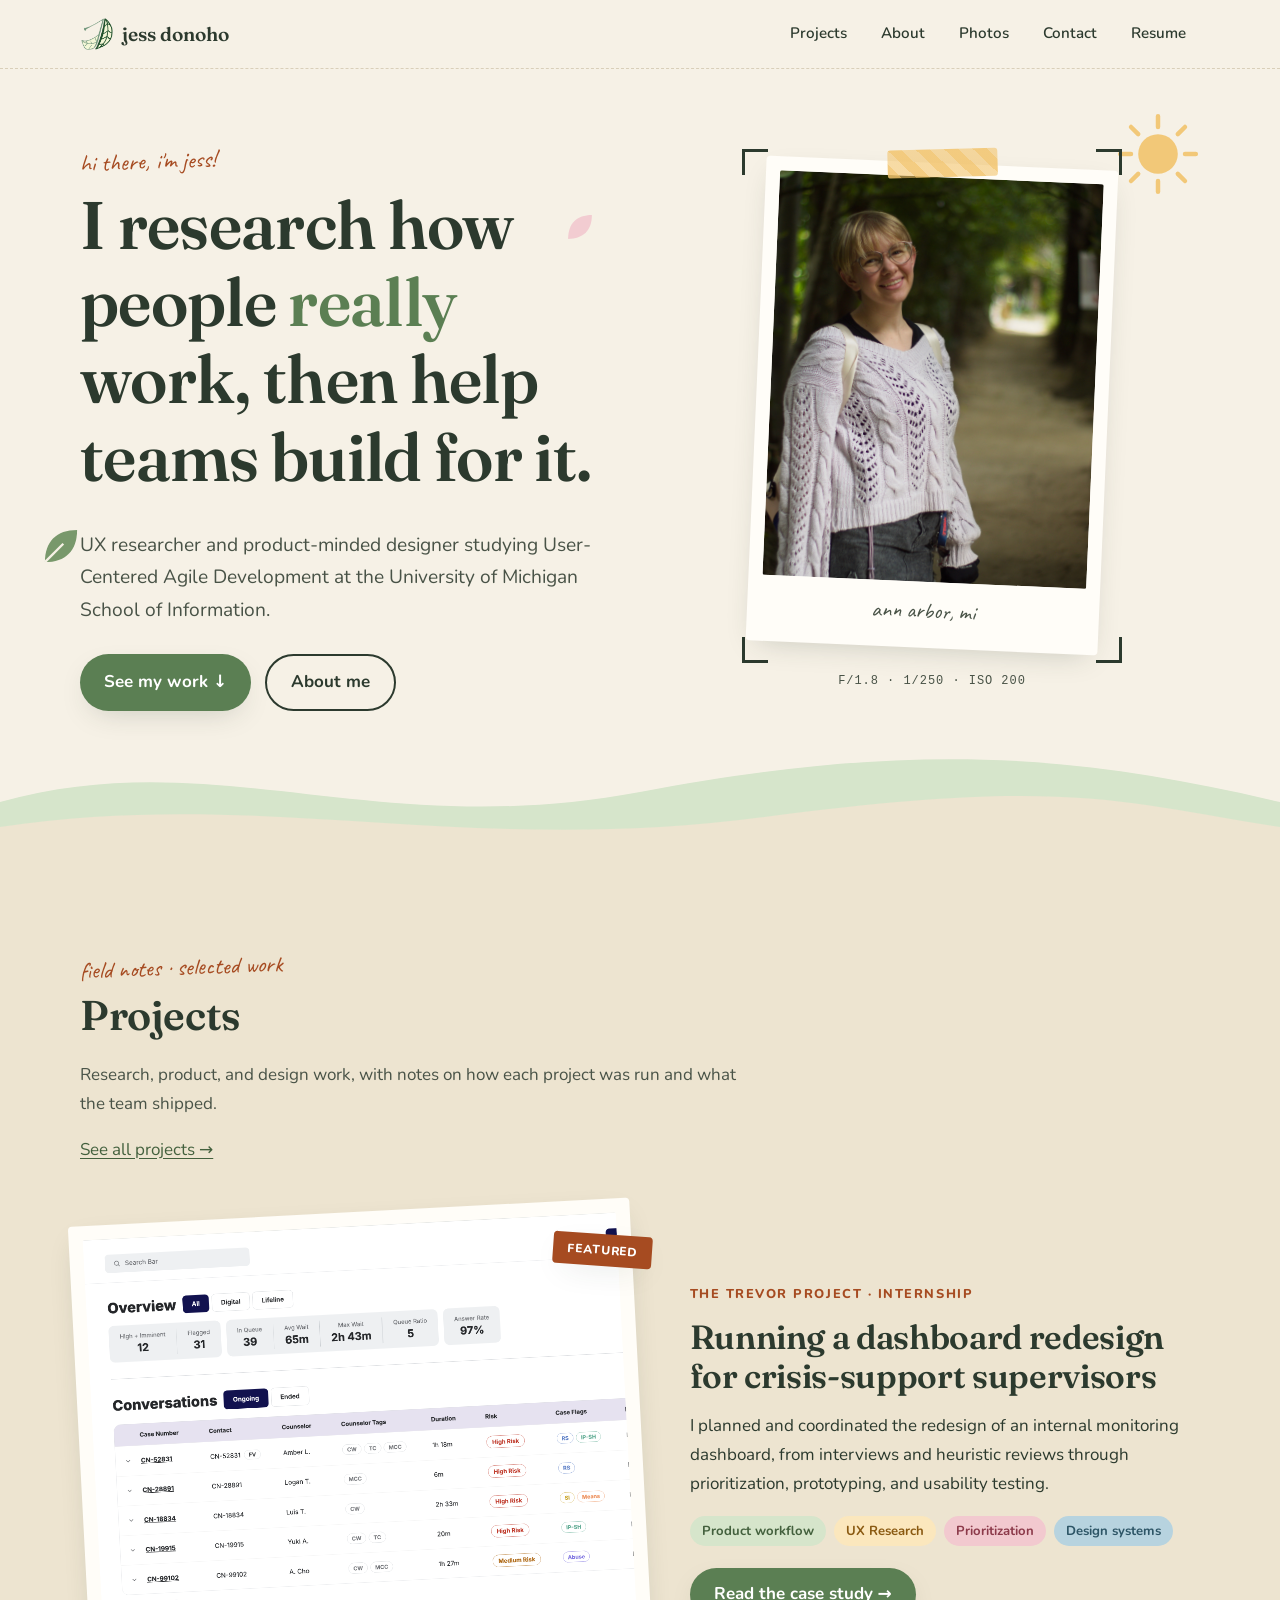
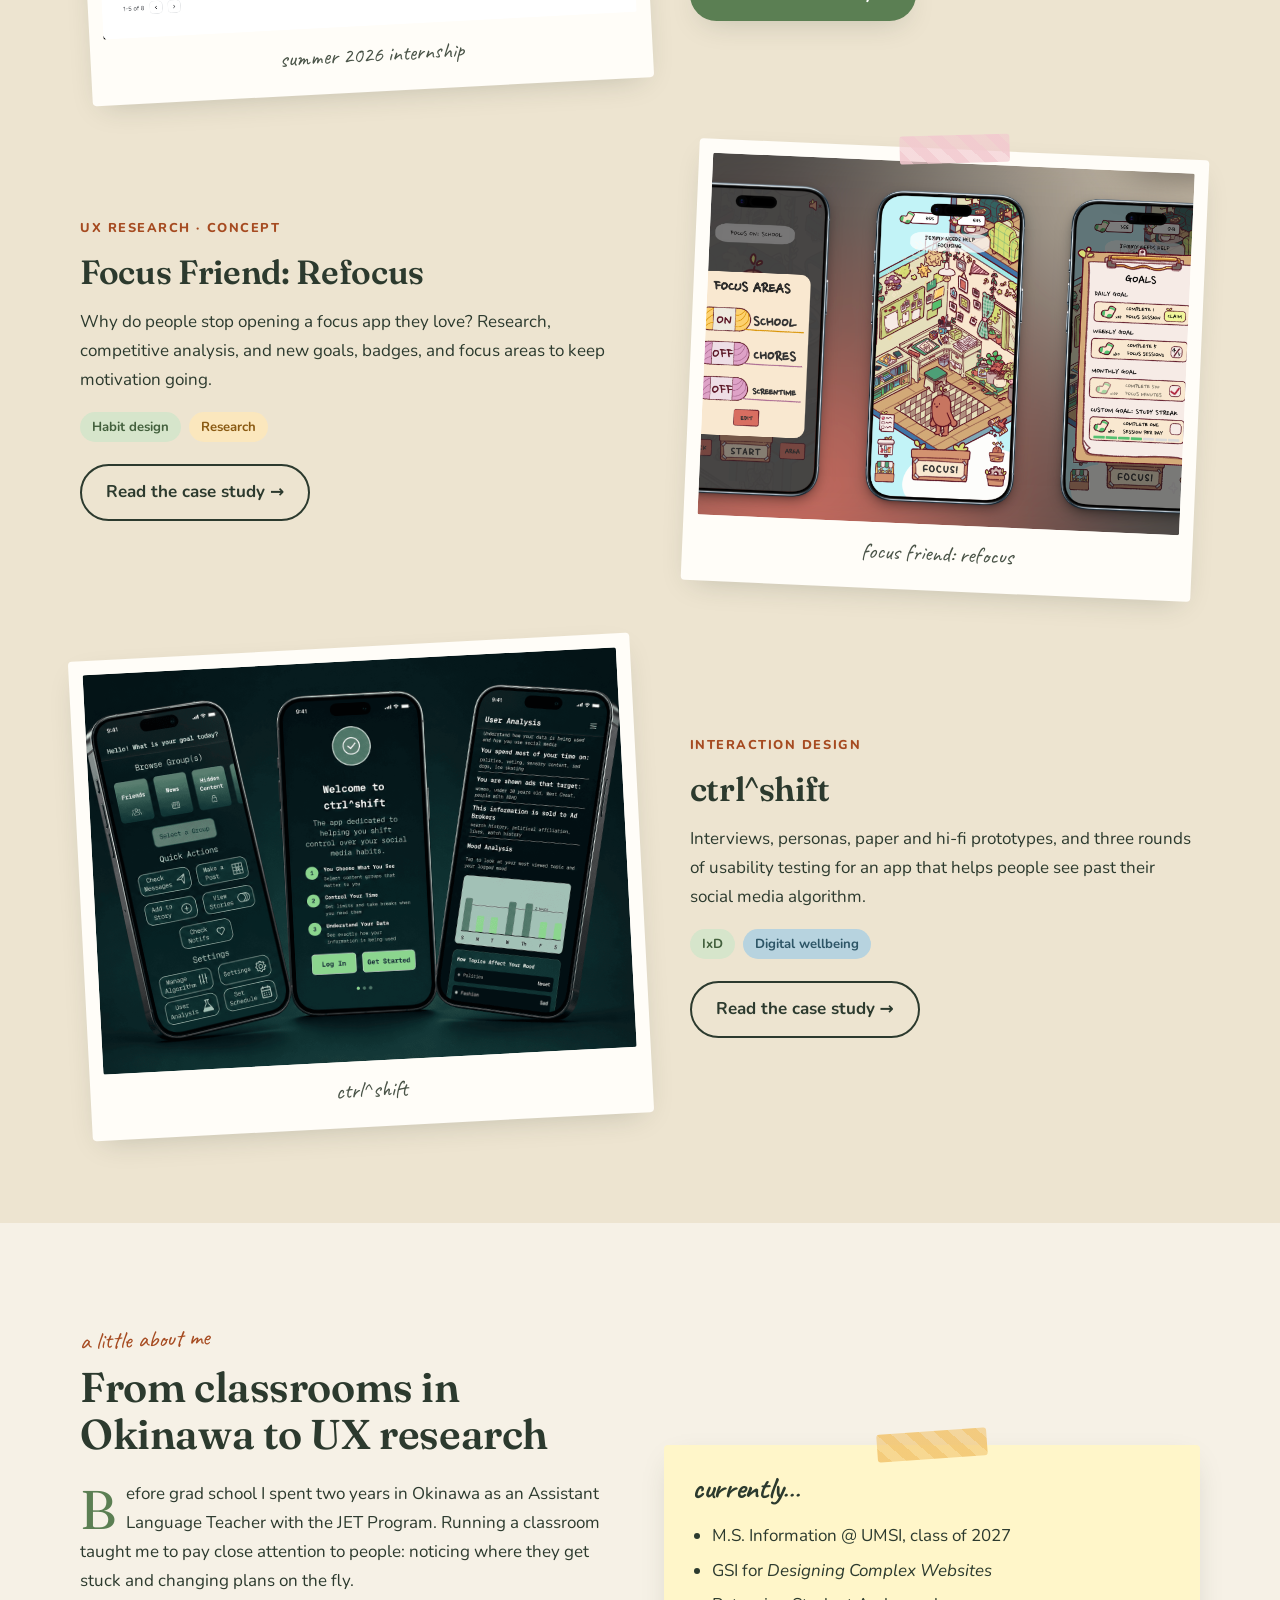
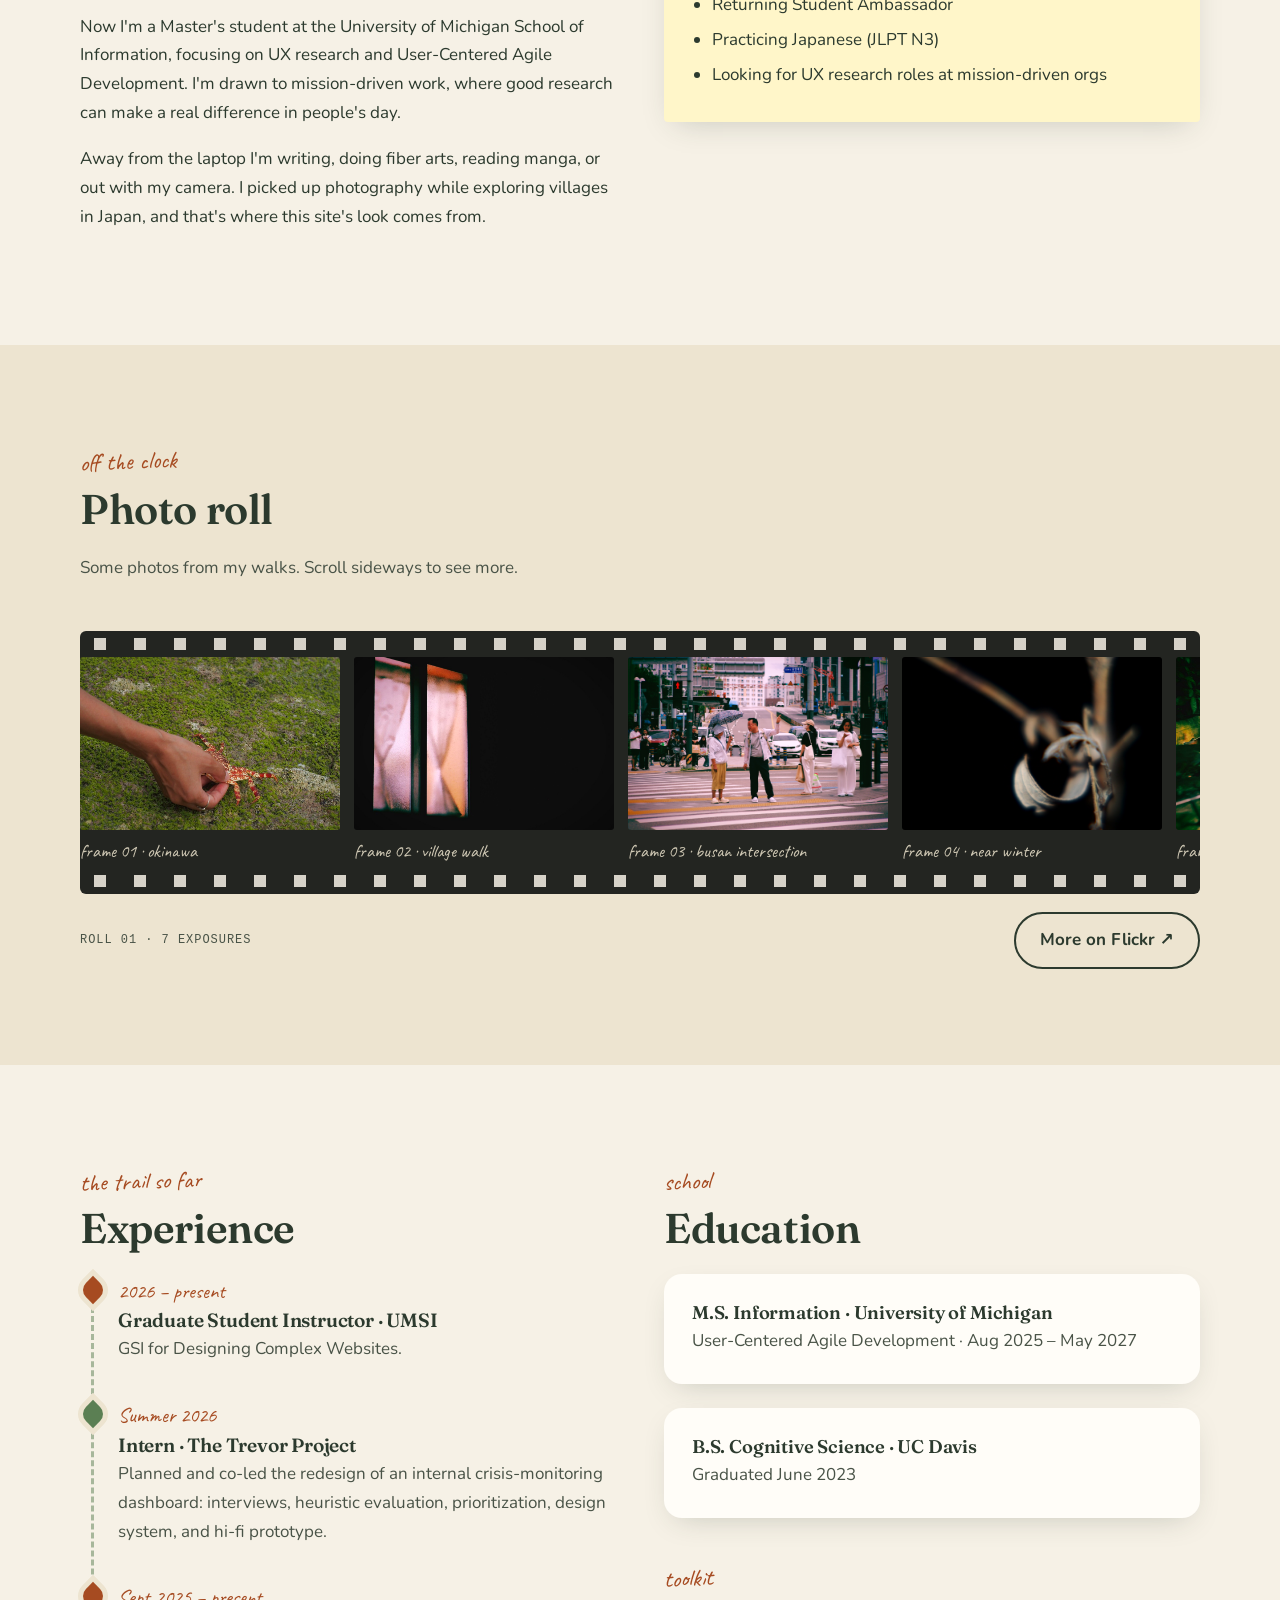
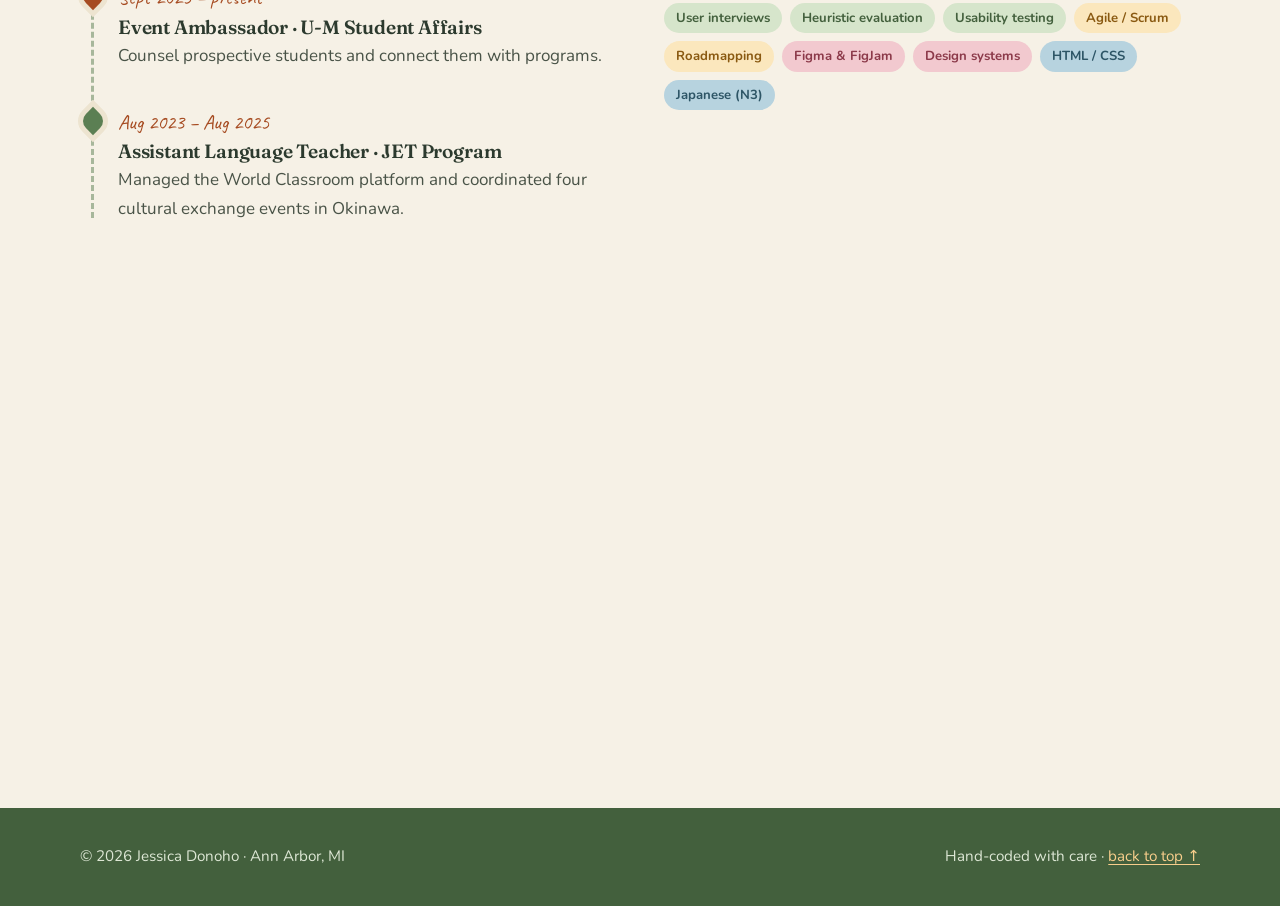
==== index.html @ 84d18098 "Initial commit: hand-coded portfolio site Co-Authored-By: Claude Opus 5.5 <noreply@anthropic.com>" ====
<!DOCTYPE html>
<!--
  ==========================================================================
  HOME PAGE — index.html

  PAGE MAP (search these names to jump to a section):
    <head>            fonts, page title, description
    SITE HEADER       logo + navigation (copy any change to every page!)
    HERO              name, tagline, portrait
    ABOUT             short bio + "currently" sticky note
    WORK              project cards (add new projects here)
    PHOTO ROLL        film-strip photo gallery
    EXPERIENCE        timeline + education
    CONTACT           email / LinkedIn / Flickr / resume
    SITE FOOTER

  IMAGES: put files in /images using the exact names in each <img src="...">.
  Until a file exists, the page shows a dashed placeholder with the file name.
  ==========================================================================
-->
<html lang="en" class="no-js">
<head>
  <meta charset="UTF-8" />
  <meta name="viewport" content="width=device-width, initial-scale=1.0" />

  <!-- Tab title + search/social description -->
  <title>Jessica Donoho — UX Research & Product</title>
  <meta name="description" content="Jessica Donoho — UX researcher and product-minded designer at the University of Michigan School of Information." />

  <!-- Browser tab icon (a little leaf) -->
  <link rel="icon" href="images/favicon.ico" sizes="any" />
  <link rel="icon" href="images/favicon-32.png" type="image/png" sizes="32x32" />
  <link rel="apple-touch-icon" href="images/apple-touch-icon.png" />

  <!-- Fonts: Fraunces (headings), Nunito (body), Caveat (handwriting) -->
  <link rel="preconnect" href="https://fonts.googleapis.com" />
  <link rel="preconnect" href="https://fonts.gstatic.com" crossorigin />
  <link href="https://fonts.googleapis.com/css2?family=Caveat:wght@500;700&family=Fraunces:opsz,wght@9..144,500;9..144,600;9..144,700&family=Nunito:wght@400;600;700;800&display=swap" rel="stylesheet" />

  <!-- All styling lives here -->
  <link rel="stylesheet" href="css/styles.css" />
</head>

<body>

  <!-- ======================================================================
       SITE HEADER
       Same on every page. If you add/rename a link, update the other pages too.
       ====================================================================== -->
  <header class="site-header">
    <nav class="nav container" aria-label="Main">
      <a class="logo" href="index.html">
        <img src="images/logo.png" alt="" width="34" height="34" />
        jess donoho
      </a>

      <!-- Hamburger button (only visible on phones) -->
      <button class="nav-toggle" aria-label="Open menu" aria-expanded="false" aria-controls="nav-links">
        <svg viewBox="0 0 24 24" fill="none" stroke="currentColor" stroke-width="2.2" stroke-linecap="round" aria-hidden="true"><path d="M4 7h16M4 12h16M4 17h16" /></svg>
      </button>

      <ul class="nav-links" id="nav-links">
        <li><a href="projects.html">Projects</a></li>
        <li><a href="#about">About</a></li>
        <li><a href="#photos">Photos</a></li>
        <li><a href="#contact">Contact</a></li>
        <!-- Resume PDF: save your resume as images/../resume.pdf in the project root -->
        <li><a href="resume.pdf" target="_blank" rel="noopener">Resume</a></li>
      </ul>
    </nav>
  </header>


  <main>

    <!-- ====================================================================
         HERO
         ==================================================================== -->
    <section class="hero">
      <!-- Floating decorations (purely visual) -->
      <svg class="float-deco sun" viewBox="0 0 100 100" aria-hidden="true">
        <circle cx="50" cy="50" r="22" fill="#F2C46D" />
        <g stroke="#F2C46D" stroke-width="5" stroke-linecap="round">
          <path d="M50 8v12M50 80v12M8 50h12M80 50h12M20 20l8 8M72 72l8 8M20 80l8-8M72 28l8-8" />
        </g>
      </svg>
      <svg class="float-deco leaf1" viewBox="0 0 40 40" aria-hidden="true"><path d="M6 34C6 16 16 6 34 6 34 24 24 34 6 34Z" fill="#6B8F5E" /><path d="M6 34 22 18" stroke="#F6F1E6" stroke-width="2" /></svg>
      <svg class="float-deco leaf2" viewBox="0 0 40 40" aria-hidden="true"><path d="M6 34C6 16 16 6 34 6 34 24 24 34 6 34Z" fill="#F2C9CF" /></svg>

      <div class="container grid-2">
        <!-- Left: intro text -->
        <div class="reveal">
          <span class="hand-label">hi there, i'm jess!</span>
          <h1>I research how people <span class="wave">really</span> work, then help teams build for it.</h1>
          <p class="lede">
            UX researcher and product-minded designer studying User-Centered Agile
            Development at the University of Michigan School of Information.
          </p>
          <div class="actions">
            <a class="btn btn--primary" href="#work">See my work ↓</a>
            <a class="btn btn--ghost" href="#about">About me</a>
          </div>
        </div>

        <!-- Right: portrait in a polaroid with viewfinder corners -->
        <div class="reveal" style="position: relative; max-width: 380px; justify-self: center;">
          <div class="viewfinder">
            <span class="vf-corner tl"></span><span class="vf-corner tr"></span>
            <span class="vf-corner bl"></span><span class="vf-corner br"></span>

            <!-- PORTRAIT: save your photo as images/portrait.jpg -->
            <figure class="polaroid tilt-right taped">
              <img src="images/photos/jessica_d.jpg" alt="Portrait of Jessica Donoho" />
              <figcaption>ann arbor, mi</figcaption>
            </figure>
          </div>
          <p class="exif" style="text-align:center; margin-top:8px;">f/1.8 · 1/250 · ISO 200</p>
        </div>
      </div>

      <!-- Rolling hills at the bottom of the hero -->
      <svg class="hills" viewBox="0 0 1440 120" preserveAspectRatio="none" aria-hidden="true">
        <path d="M0 70 C 240 10, 420 110, 720 60 S 1200 20, 1440 70 V120 H0Z" fill="#D6E5CB" />
        <path d="M0 95 C 300 55, 520 125, 860 85 S 1260 70, 1440 95 V120 H0Z" fill="#EDE4D0" />
      </svg>
    </section>


    <!-- ====================================================================
         WORK — PROJECT CARDS
         To add a project: copy one <article class="project"> … </article>
         block and change the text, link, and image. Add "project--flip" to
         the class to put the image on the right instead of the left.
         ==================================================================== -->
    <section class="section section--tinted" id="work">
      <div class="container">
        <div class="section-head reveal">
          <span class="hand-label">field notes · selected work</span>
          <h2>Projects</h2>
          <p>Research, product, and design work, with notes on how each project was run and what the team shipped.</p>
          <p><a href="projects.html">See all projects →</a></p>
        </div>

        <div class="projects">

          <!-- ---------- PROJECT 1: The Trevor Project (featured) ---------- -->
          <article class="project reveal">
            <div class="project-media">
              <span class="badge">FEATURED</span>
              <figure class="polaroid tilt-left">
                <!-- Thumbnail: images/trevor/cover.png -->
                <img style="object-fit: cover; object-position: left" src="images/trevor/dash_overview.png" alt="Redesigned crisis-monitoring dashboard for The Trevor Project" />
                <figcaption>summer 2026 internship</figcaption>
              </figure>
            </div>
            <div>
              <p class="kicker">The Trevor Project · Internship</p>
              <h3>Running a dashboard redesign for crisis-support supervisors</h3>
              <p>
                I planned and coordinated the redesign of an internal monitoring dashboard,
                from interviews and heuristic reviews through prioritization, prototyping, and
                usability testing.
              </p>
              <ul class="chips">
                <li class="chip">Product workflow</li>
                <li class="chip chip--sun">UX Research</li>
                <li class="chip chip--pink">Prioritization</li>
                <li class="chip chip--sky">Design systems</li>
              </ul>
              <a class="btn btn--primary" href="trevor-project.html">Read the case study →</a>
            </div>
          </article>

          <!-- ---------- PROJECT 2: Focus Friend ---------- -->
          <article class="project project--flip reveal">
            <div class="project-media">
              <figure class="polaroid tilt-right taped taped--pink">
                <img src="images/refocus/cover.png" alt="Three Focus Friend screens: the Focus Areas toggles, the bean's room with the Focus button, and the Goals clipboard" />
                <figcaption>focus friend: refocus</figcaption>
              </figure>
            </div>
            <div>
              <p class="kicker">UX Research · Concept</p>
              <h3>Focus Friend: Refocus</h3>
              <p>Why do people stop opening a focus app they love? Research, competitive analysis, and new goals, badges, and focus areas to keep motivation going.</p>
              <ul class="chips">
                <li class="chip">Habit design</li>
                <li class="chip chip--sun">Research</li>
              </ul>
              <a class="btn btn--ghost" href="refocus.html">Read the case study →</a>
            </div>
          </article>

          <!-- ---------- PROJECT 3: ctrl^shift ---------- -->
          <article class="project reveal">
            <div class="project-media">
              <figure class="polaroid tilt-left">
                <img src="images/ctrl-shift/overview.png" alt="ctrl^shift app screens: home, onboarding, and user analysis" />
                <figcaption>ctrl^shift</figcaption>
              </figure>
            </div>
            <div>
              <p class="kicker">Interaction Design</p>
              <h3>ctrl^shift</h3>
              <p>Interviews, personas, paper and hi-fi prototypes, and three rounds of usability testing for an app that helps people see past their social media algorithm.</p>
              <ul class="chips">
                <li class="chip">IxD</li>
                <li class="chip chip--sky">Digital wellbeing</li>
              </ul>
              <a class="btn btn--ghost" href="ctrl-shift.html">Read the case study →</a>
            </div>
          </article>

        </div>
      </div>
    </section>


    <!-- ====================================================================
         ABOUT
         ==================================================================== -->
    <section class="section" id="about">
      <div class="container grid-2">
        <div class="about-text reveal">
          <span class="hand-label">a little about me</span>
          <h2>From classrooms in Okinawa to UX research</h2>
          <p>
            Before grad school I spent two years in Okinawa as an Assistant Language Teacher
            with the JET Program. Running a classroom taught me to pay close attention to
            people: noticing where they get stuck and changing plans on the fly.
          </p>
          <p>
            Now I'm a Master's student at the University of Michigan School of Information,
            focusing on UX research and User-Centered Agile Development. I'm drawn to
            mission-driven work, where good research can make a real difference in people's day.
          </p>
          <p>
            Away from the laptop I'm writing, doing fiber arts, reading manga, or out with my
            camera. I picked up photography while exploring villages in Japan, and that's where
            this site's look comes from.
          </p>
        </div>

        <!-- Sticky note: edit this list as things change -->
        <aside class="note-card taped reveal" aria-label="Currently">
          <h3>currently…</h3>
          <ul>
            <li>M.S. Information @ UMSI, class of 2027</li>
            <li>GSI for <em>Designing Complex Websites</em></li>
            <li>Returning Student Ambassador</li>
            <li>Practicing Japanese (JLPT N3)</li>
            <li>Looking for UX research roles at mission-driven orgs</li>
          </ul>
        </aside>
      </div>
    </section>


    <!-- ====================================================================
         PHOTO ROLL — film-strip gallery
         Save photos as images/photos/photo-01.jpg … photo-06.jpg
         (landscape, ~1200px wide works well). Add or remove <figure> blocks
         to change how many show. Edit the captions to match your photos.
         ==================================================================== -->
    <section class="section section--tinted" id="photos">
      <div class="container">
        <div class="section-head reveal">
          <span class="hand-label">off the clock</span>
          <h2>Photo roll</h2>
          <p>Some photos from my walks. Scroll sideways to see more.</p>
        </div>

        <div class="film-strip reveal">
          <div class="film-frames" tabindex="0" aria-label="Photo gallery, scrolls horizontally">
            <figure><img src="images/photos/photoex1.jpg" alt="a hand grabbing a crab" loading="lazy" /><figcaption>frame 01 · okinawa</figcaption></figure>
            <figure><img src="images/photos/photoex2.jpg" alt="window with curtains" loading="lazy" /><figcaption>frame 02 · village walk</figcaption></figure>
            <figure><img src="images/photos/photoex3.jpg" alt="busan intersection with two people talking" loading="lazy" /><figcaption>frame 03 · busan intersection</figcaption></figure>
            <figure><img src="images/photos/photoex4.jpg" alt="curled up dead leaf" loading="lazy" /><figcaption>frame 04 · near winter</figcaption></figure>
            <figure><img src="images/photos/photoex5.jpg" alt="boat in a jungle overgrown with foliage" loading="lazy" /><figcaption>frame 05 · jungle boat</figcaption></figure>
            <figure><img src="images/photos/photoex6.jpg" alt="flowers at a flower stand" loading="lazy" /><figcaption>frame 06 · for a lover</figcaption></figure>
            <figure><img src="images/photos/photoex7.jpg" alt="building with cute grafiti" loading="lazy" /><figcaption>frame 06 · seoul city walk</figcaption></figure>

          </div>
        </div>

        <div class="photo-roll-foot">
          <span class="exif">roll 01 · 7 exposures</span>
          <a class="btn btn--ghost" href="https://www.flickr.com/photos/201592639@N07/" target="_blank" rel="noopener">More on Flickr ↗</a>
        </div>
      </div>
    </section>


    <!-- ====================================================================
         EXPERIENCE — "trail" timeline + education
         Add class="is-now" to an <li> to give it an orange (current) marker.
         Newest roles go at the top.
         ==================================================================== -->
    <section class="section" id="experience">
      <div class="container grid-2" style="align-items: start;">
        <div class="reveal">
          <span class="hand-label">the trail so far</span>
          <h2>Experience</h2>
          <ol class="trail">
            <li class="is-now">
              <span class="when">2026 – present</span>
              <h3>Graduate Student Instructor · UMSI</h3>
              <p>GSI for Designing Complex Websites.</p>
            </li>
            <li>
              <span class="when">Summer 2026</span>
              <h3>Intern · The Trevor Project</h3>
              <p>Planned and co-led the redesign of an internal crisis-monitoring dashboard: interviews, heuristic evaluation, prioritization, design system, and hi-fi prototype.</p>
            </li>
            <li class="is-now">
              <span class="when">Sept 2025 – present</span>
              <h3>Event Ambassador · U-M Student Affairs</h3>
              <p>Counsel prospective students and connect them with programs.</p>
            </li>
            <li>
              <span class="when">Aug 2023 – Aug 2025</span>
              <h3>Assistant Language Teacher · JET Program</h3>
              <p>Managed the World Classroom platform and coordinated four cultural exchange events in Okinawa.</p>
            </li>
          </ol>
        </div>

        <div class="reveal">
          <span class="hand-label">school</span>
          <h2>Education</h2>
          <div class="edu-card">
            <h3>M.S. Information · University of Michigan</h3>
            <p>User-Centered Agile Development · Aug 2025 – May 2027</p>
          </div>
          <div class="edu-card">
            <h3>B.S. Cognitive Science · UC Davis</h3>
            <p>Graduated June 2023</p>
          </div>

          <span class="hand-label" style="margin-top: 16px;">toolkit</span>
          <ul class="chips">
            <li class="chip">User interviews</li>
            <li class="chip">Heuristic evaluation</li>
            <li class="chip">Usability testing</li>
            <li class="chip chip--sun">Agile / Scrum</li>
            <li class="chip chip--sun">Roadmapping</li>
            <li class="chip chip--pink">Figma &amp; FigJam</li>
            <li class="chip chip--pink">Design systems</li>
            <li class="chip chip--sky">HTML / CSS</li>
            <li class="chip chip--sky">Japanese (N3)</li>
          </ul>
        </div>
      </div>
    </section>


    <!-- ====================================================================
         CONTACT
         ==================================================================== -->
    <section class="section" id="contact" style="padding-top: 0;">
      <div class="container">
        <div class="contact-card reveal">
          <span class="hand-label" style="color: var(--golden);">say hello!</span>
          <h2>Let's make something thoughtful together</h2>
          <p>I'm looking for UX research and product roles at mission-driven organizations. I'd love to hear from you.</p>
          <div class="contact-links">
            <a href="mailto:jdonoho@umich.edu">jdonoho@umich.edu</a>
            <!-- TODO: replace with your LinkedIn profile URL -->
            <a href="https://www.linkedin.com/in/YOUR-HANDLE" target="_blank" rel="noopener">LinkedIn ↗</a>
            <a href="https://www.flickr.com/photos/201592639@N07/" target="_blank" rel="noopener">Flickr ↗</a>
            <a href="resume.pdf" target="_blank" rel="noopener">Resume (PDF) ↗</a>
          </div>
        </div>
      </div>
    </section>

  </main>


  <!-- ======================================================================
       SITE FOOTER
       ====================================================================== -->
  <footer class="site-footer">
    <div class="container">
      <span>© <span data-year>2026</span> Jessica Donoho · Ann Arbor, MI</span>
      <span>Hand-coded with care · <a href="#top" onclick="window.scrollTo(0,0);return false;">back to top ↑</a></span>
    </div>
  </footer>

  <!-- Shared scripts (menu, image placeholders, animations) -->
  <script src="js/main.js"></script>
</body>
</html>
---- css/styles.css ----
/* ==========================================================================
   JESSICA DONOHO — PORTFOLIO STYLES
   Theme: "field journal" — nature + film photography, soft & cute

   HOW THIS FILE IS ORGANIZED (search for the numbers to jump around):
     01. Design tokens (colors, fonts, spacing)  ← change the whole look here
     02. Base / reset
     03. Layout helpers (container, sections, grids)
     04. Header + navigation
     05. Buttons, chips, labels
     06. Photo pieces (polaroids, tape, viewfinder, film strip)
     07. Home: hero
     08. Home: about
     09. Home: project cards
     10. Home: photo roll (film strip)
     11. Home: experience trail (timeline)
     12. Home: contact
     13. Footer + decorative hills
     14. Case study: hero + meta
     15. Case study: table of contents ("trail map")
     16. Case study: content blocks (stats, cards, tables, quotes, phases)
     17. Image placeholders (shown until you add real images)
     18. Scroll-reveal animation
     19. Responsive tweaks (tablet + phone)
     20. Reduced motion
   ========================================================================== */


/* ==========================================================================
   01. DESIGN TOKENS
   Every color / font / radius on the site comes from these variables.
   Change a value here and it updates everywhere.
   ========================================================================== */
:root {
  /* --- Paper & ink (backgrounds and text) --- */
  --paper:        #F6F1E6;  /* main background — warm cream, like journal paper */
  --paper-deep:   #EDE4D0;  /* slightly darker cream for alternating sections */
  --card:         #FFFDF8;  /* polaroid / card white */
  --ink:          #2C3A2E;  /* main text — deep forest green, softer than black */
  --ink-soft:     #495347;  /* secondary text */
  --line:         #D9CFB9;  /* borders and dividers */

  /* --- Nature accents --- */
  --moss:         #5B7F53;  /* primary accent — links, buttons */
  --moss-dark:    #43603D;  /* hover state for moss */
  --fern:         #D6E5CB;  /* pale green fill for chips / highlights */
  --sunset:       #A64B21;  /* warm terracotta — secondary accent */
  --golden:       #F8CE8C;  /* golden hour — small highlights, tape */
  --sky:          #B7D3DF;  /* soft sky blue */
  --blossom:      #F2C9CF;  /* cherry-blossom pink — the "cute" accent */

  /* --- Fonts (loaded from Google Fonts in each HTML <head>) --- */
  --font-display: "Fraunces", Georgia, serif;          /* headings */
  --font-body:    "Nunito", system-ui, sans-serif;     /* paragraphs */
  --font-hand:    "Caveat", "Comic Sans MS", cursive;  /* handwritten notes */

  /* --- Sizing --- */
  --container:    1120px;   /* max width of page content */
  --radius:       18px;     /* rounded corners for cards */
  --radius-sm:    10px;
  --shadow:       0 10px 30px -12px rgba(44, 58, 46, 0.25);
  --shadow-lift:  0 18px 40px -14px rgba(44, 58, 46, 0.35);
}


/* ==========================================================================
   02. BASE / RESET
   ========================================================================== */
*,
*::before,
*::after { box-sizing: border-box; }

html { scroll-behavior: smooth; }

body {
  margin: 0;
  background: var(--paper);
  color: var(--ink);
  font-family: var(--font-body);
  font-size: 1.0625rem;       /* ~17px */
  line-height: 1.7;
  -webkit-font-smoothing: antialiased;
  overflow-x: hidden;
}

h1, h2, h3, h4 {
  font-family: var(--font-display);
  font-weight: 600;
  line-height: 1.15;
  margin: 0 0 0.5em;
  letter-spacing: -0.01em;
}
h1 { font-size: clamp(2.4rem, 6vw, 4.2rem); }
h2 { font-size: clamp(1.8rem, 4vw, 2.6rem); }
h3 { font-size: 1.35rem; }

p { margin: 0 0 1em; }

a { color: var(--moss-dark); text-underline-offset: 3px; }
a:hover { color: var(--sunset); }

img { max-width: 100%; display: block; }

/* Visible keyboard focus (accessibility) */
:focus-visible {
  outline: 3px solid var(--sunset);
  outline-offset: 3px;
  border-radius: 6px;
}

/* Hidden-but-readable text for screen readers */
.sr-only {
  position: absolute; width: 1px; height: 1px;
  overflow: hidden; clip: rect(0 0 0 0); white-space: nowrap;
}


/* ==========================================================================
   03. LAYOUT HELPERS
   ========================================================================== */
.container {
  width: min(var(--container), 100% - 32px);  /* 16px gutter on phones */
  margin-inline: auto;
}

.section { padding: 96px 0; position: relative; }
.section--tinted { background: var(--paper-deep); }

/* Section heading block: small handwritten label + big title */
.section-head { margin-bottom: 48px; max-width: 680px; }
.section-head p { color: var(--ink-soft); }

.grid-2 { display: grid; grid-template-columns: 1fr 1fr; gap: 48px; align-items: center; }
.grid-3 { display: grid; grid-template-columns: repeat(3, 1fr); gap: 28px; }


/* ==========================================================================
   04. HEADER + NAVIGATION
   ========================================================================== */
.site-header {
  position: sticky;
  top: 0;
  z-index: 50;
  background: rgba(246, 241, 230, 0.88);   /* --paper, slightly see-through */
  backdrop-filter: blur(10px);
  border-bottom: 1px dashed var(--line);
}

.nav {
  display: flex;
  align-items: center;
  justify-content: space-between;
  height: 68px;
}

/* Logo: little leaf icon + name */
.logo {
  display: flex; align-items: center; gap: 8px;
  font-family: var(--font-display);
  font-weight: 600;
  font-size: 1.2rem;
  color: var(--ink);
  text-decoration: none;
}
.logo img { width: 34px; height: 34px; transition: transform .4s; }
.logo:hover img { transform: rotate(-12deg); }

.nav-links { display: flex; gap: 6px; list-style: none; margin: 0; padding: 0; }
.nav-links a {
  display: block;
  padding: 6px 14px;
  border-radius: 999px;
  color: var(--ink);
  text-decoration: none;
  font-weight: 600;
  font-size: 0.95rem;
  transition: background .2s;
}
.nav-links a:hover,
.nav-links a[aria-current="page"] { background: var(--fern); color: var(--moss-dark); }

/* Hamburger button — only shown on phones (see section 19) */
.nav-toggle {
  display: none;
  background: none; border: 0; cursor: pointer;
  padding: 8px; color: var(--ink);
}
.nav-toggle svg { width: 26px; height: 26px; }


/* ==========================================================================
   05. BUTTONS, CHIPS, LABELS
   ========================================================================== */
.btn {
  display: inline-flex; align-items: center; gap: 8px;
  padding: 12px 24px;
  border-radius: 999px;
  font-weight: 700;
  text-decoration: none;
  transition: transform .2s, background .2s, box-shadow .2s;
}
.btn:hover { transform: translateY(-2px); }

.btn--primary { background: var(--moss); color: #fff; box-shadow: var(--shadow); }
.btn--primary:hover { background: var(--moss-dark); color: #fff; }

.btn--ghost { border: 2px solid var(--ink); color: var(--ink); }
.btn--ghost:hover { background: var(--ink); color: var(--paper); }

/* Small rounded tags, e.g. "UX Research" */
.chips { display: flex; flex-wrap: wrap; gap: 8px; list-style: none; padding: 0; margin: 0; }
.chip {
  padding: 4px 12px;
  border-radius: 999px;
  background: var(--fern);
  color: var(--moss-dark);
  font-size: 0.82rem;
  font-weight: 700;
}
.chip--sun   { background: #FBE7BD; color: #8A5A12; }
.chip--pink  { background: var(--blossom); color: #8C3A4A; }
.chip--sky   { background: var(--sky); color: #2D5566; }

/* Handwritten label that sits above headings, e.g. "field note no. 02" */
.hand-label {
  display: inline-block;
  font-family: var(--font-hand);
  font-size: 1.5rem;
  color: var(--sunset);
  transform: rotate(-2deg);
  margin-bottom: 4px;
}


/* ==========================================================================
   06. PHOTO PIECES
   Reusable "photography" building blocks.
   ========================================================================== */

/* --- Polaroid frame ---
   Usage: <figure class="polaroid"> <img> <figcaption>…</figcaption> </figure>
   Add .tilt-left / .tilt-right to rotate it slightly. */
.polaroid {
  background: var(--card);
  padding: 14px 14px 18px;
  border-radius: 4px;
  box-shadow: var(--shadow);
  margin: 0;
  position: relative;
  transition: transform .35s ease, box-shadow .35s ease;
}
.polaroid img { width: 100%; aspect-ratio: 4 / 5; object-fit: cover; border-radius: 2px; }
.polaroid figcaption {
  font-family: var(--font-hand);
  font-size: 1.4rem;
  text-align: center;
  margin-top: 10px;
  color: var(--ink-soft);
}
.polaroid:hover { transform: rotate(0deg) scale(1.02); box-shadow: var(--shadow-lift); }
.tilt-left  { transform: rotate(-3deg); }
.tilt-right { transform: rotate(2.5deg); }

/* --- Washi tape ---
   Add .taped to any element to stick a strip of tape on top. */
.taped::before {
  content: "";
  position: absolute;
  top: -14px; left: 50%;
  width: 110px; height: 28px;
  transform: translateX(-50%) rotate(-4deg);
  background: repeating-linear-gradient(
    45deg,
    rgba(242, 196, 109, .85) 0 10px,
    rgba(242, 196, 109, .6) 10px 20px
  );
  border-radius: 3px;
  z-index: 2;
}
.taped--pink::before {
  background: repeating-linear-gradient(45deg,
    rgba(242, 201, 207, .9) 0 10px, rgba(242, 201, 207, .65) 10px 20px);
}

/* --- Camera viewfinder corners ---
   Wrap an image in .viewfinder to get focus brackets in each corner. */
.viewfinder { position: relative; padding: 14px; }
.viewfinder > .vf-corner {
  position: absolute; width: 26px; height: 26px;
  border: 3px solid var(--ink);
}
.vf-corner.tl { top: 0; left: 0;    border-right: 0; border-bottom: 0; }
.vf-corner.tr { top: 0; right: 0;   border-left: 0;  border-bottom: 0; }
.vf-corner.bl { bottom: 0; left: 0; border-right: 0; border-top: 0; }
.vf-corner.br { bottom: 0; right: 0;border-left: 0;  border-top: 0; }

/* Little camera-settings readout, e.g. "f/2.8 · 1/250 · ISO 200" */
.exif {
  font-family: ui-monospace, "SFMono-Regular", Menlo, monospace;
  font-size: 0.75rem;
  letter-spacing: 0.08em;
  color: var(--ink-soft);
  text-transform: uppercase;
}

/* --- Film strip ---
   Dark strip with sprocket holes top & bottom; frames scroll sideways. */
.film-strip {
  background: #232521;
  padding: 26px 0;
  position: relative;
  border-radius: 6px;
}
/* sprocket holes (drawn with a repeating gradient) */
.film-strip::before,
.film-strip::after {
  content: "";
  position: absolute; left: 0; right: 0; height: 12px;
  background: repeating-linear-gradient(
    90deg, transparent 0 14px, var(--paper) 14px 26px, transparent 26px 40px
  );
  opacity: .85;
}
.film-strip::before { top: 7px; }
.film-strip::after  { bottom: 7px; }

.film-frames {
  display: flex;
  gap: 14px;
  overflow-x: auto;
  padding: 0 14px;
  scroll-snap-type: x mandatory;
  scrollbar-width: thin;
}
.film-frames figure {
  flex: 0 0 auto;
  width: 260px;
  margin: 0;
  scroll-snap-align: start;
}
.film-frames img {
  width: 100%;
  aspect-ratio: 3 / 2;
  object-fit: cover;
  border-radius: 3px;
  filter: saturate(1.05) contrast(1.02);
  transition: filter .3s;
}
.film-frames figure:hover img { filter: saturate(1.2) brightness(1.05); }
.film-frames figcaption {
  color: #CFC8B4;
  font-family: var(--font-hand);
  font-size: 1.15rem;
  margin-top: 6px;
}


/* ==========================================================================
   07. HOME: HERO
   ========================================================================== */
.hero { padding: 72px 0 140px; position: relative; overflow: hidden; }

.hero h1 span.wave { color: var(--moss); }         /* colored word in the headline */
.hero .lede { font-size: 1.2rem; color: var(--ink-soft); max-width: 520px; }
.hero .actions { display: flex; gap: 14px; flex-wrap: wrap; margin-top: 28px; }

/* Hand-drawn style note with an arrow, next to the portrait */
.hero-note {
  position: absolute;
  bottom: -46px; left: -40px;
  font-family: var(--font-hand);
  font-size: 1.5rem;
  color: var(--sunset);
  transform: rotate(-6deg);
}

/* Floating decorative leaves / sun in the hero background */
.float-deco { position: absolute; pointer-events: none; opacity: .9; }
.float-deco.sun   { top: 40px; right: 6%; width: 90px; animation: bob 7s ease-in-out infinite; }
.float-deco.leaf1 { top: 58%; left: 3%; width: 46px; animation: sway 6s ease-in-out infinite; }
.float-deco.leaf2 { top: 18%; left: 44%; width: 34px; animation: sway 8s ease-in-out infinite reverse; }

@keyframes bob  { 50% { transform: translateY(-10px); } }
@keyframes sway { 50% { transform: rotate(14deg) translateY(-6px); } }


/* ==========================================================================
   08. HOME: ABOUT
   ========================================================================== */
.about-text p:first-of-type::first-letter {   /* big decorative first letter */
  font-family: var(--font-display);
  font-size: 3.4rem;
  float: left;
  line-height: .9;
  margin: 6px 10px 0 0;
  color: var(--moss);
}

/* "Currently…" sticky-note card */
.note-card {
  background: #FFF6C9;
  padding: 26px 28px;
  border-radius: 4px;
  box-shadow: var(--shadow);
  transform: rotate(1.5deg);
  position: relative;
}
.note-card h3 { font-family: var(--font-hand); font-size: 1.9rem; font-weight: 700; }
.note-card ul { margin: 0; padding-left: 20px; }
.note-card li { margin-bottom: 6px; }


/* ==========================================================================
   09. HOME: PROJECT CARDS
   ========================================================================== */
.projects { display: grid; gap: 56px; }

/* One project = image on one side, text on the other.
   Add .project--flip to swap sides. */
.project {
  display: grid;
  grid-template-columns: 1.1fr 1fr;
  gap: 48px;
  align-items: center;
}
.project--flip .project-media { order: 2; }

.project-media { position: relative; }
.project-media .polaroid img { aspect-ratio: 4 / 3; }

.project h3, .project .h3-like { font-size: clamp(1.6rem, 3vw, 2.1rem); }
.project .kicker {                        /* small line above project title */
  font-weight: 800; font-size: .8rem;
  letter-spacing: .12em; text-transform: uppercase;
  color: var(--sunset);
}
.project .chips { margin: 14px 0 22px; }

/* "Featured" ribbon badge */
.badge {
  position: absolute; top: 22px; right: -10px; z-index: 3;
  background: var(--sunset); color: #fff;
  font-weight: 800; font-size: .75rem; letter-spacing: .08em;
  padding: 6px 14px; border-radius: 4px;
  transform: rotate(4deg);
  box-shadow: var(--shadow);
}


/* ==========================================================================
   10. HOME: PHOTO ROLL — styles live in section 06 (.film-strip)
   ========================================================================== */
.photo-roll-foot {
  display: flex; justify-content: space-between; align-items: center;
  margin-top: 18px; flex-wrap: wrap; gap: 12px;
}


/* ==========================================================================
   11. HOME: EXPERIENCE TRAIL (vertical timeline)
   A dashed "hiking trail" line with a leaf marker at each stop.
   ========================================================================== */
.trail { list-style: none; margin: 0; padding: 0 0 0 38px; position: relative; }
.trail::before {                                   /* the dashed path */
  content: "";
  position: absolute; left: 11px; top: 6px; bottom: 6px;
  border-left: 3px dashed var(--moss);
  opacity: .5;
}
.trail li { position: relative; padding-bottom: 34px; }
.trail li:last-child { padding-bottom: 0; }
.trail li::before {                                /* the round marker */
  content: "";
  position: absolute; left: -35px; top: 6px;
  width: 20px; height: 20px;
  border-radius: 50% 0 50% 0;                       /* leaf shape */
  background: var(--moss);
  box-shadow: 0 0 0 5px var(--paper-deep);
  transform: rotate(-45deg);
}
.trail li.is-now::before { background: var(--sunset); }  /* current roles in orange */
.trail h3 { margin-bottom: 2px; font-size: 1.2rem; }
.trail .when { font-family: var(--font-hand); font-size: 1.3rem; color: var(--sunset); }
.trail p { color: var(--ink-soft); margin: 4px 0 0; }

.edu-card {
  background: var(--card);
  border-radius: var(--radius);
  padding: 28px;
  box-shadow: var(--shadow);
  margin-bottom: 24px;
  position: relative;
}
.edu-card h3 { font-size: 1.15rem; margin-bottom: 4px; }
.edu-card p { color: var(--ink-soft); margin: 0; }


/* ==========================================================================
   12. HOME: CONTACT
   ========================================================================== */
.contact-card {
  background: var(--moss-dark);
  color: var(--paper);
  border-radius: 28px;
  padding: clamp(36px, 6vw, 72px);
  text-align: center;
  position: relative;
  overflow: hidden;
}
.contact-card h2 { color: var(--paper); }
.contact-card p { color: #DDE7D5; max-width: 520px; margin-inline: auto; }
.contact-links {
  display: flex; flex-wrap: wrap; justify-content: center; gap: 12px;
  margin-top: 28px;
}
.contact-links a {
  background: var(--paper); color: var(--ink);
  padding: 10px 20px; border-radius: 999px;
  font-weight: 700; text-decoration: none;
  transition: transform .2s, background .2s;
}
.contact-links a:hover { background: var(--golden); transform: translateY(-2px); }


/* ==========================================================================
   13. FOOTER + DECORATIVE HILLS
   ========================================================================== */
/* Rolling hills SVG that sits at the bottom of a section */
.hills {
  position: absolute; left: 0; right: 0; bottom: -1px;
  width: 100%; height: 120px;
  pointer-events: none;
}

.site-footer {
  background: var(--moss-dark);
  color: #DDE7D5;
  padding: 36px 0;
  font-size: .95rem;
}
.site-footer .container {
  display: flex; justify-content: space-between; flex-wrap: wrap; gap: 12px;
}
.site-footer a { color: var(--golden); }


/* ==========================================================================
   14. CASE STUDY: HERO + META
   ========================================================================== */
.cs-hero { padding: 64px 0 40px; }
.cs-hero .back {
  display: flex; width: fit-content; gap: 6px; align-items: center;
  font-weight: 700; text-decoration: none; margin-bottom: 26px;
}
.cs-hero h1 { max-width: 880px; }
.cs-hero .lede { font-size: 1.2rem; color: var(--ink-soft); max-width: 720px; }

/* Role / Team / Timeline / Tools row */
.meta-grid {
  display: grid;
  grid-template-columns: repeat(4, 1fr);
  gap: 20px;
  margin: 40px 0;
  padding: 26px;
  background: var(--card);
  border-radius: var(--radius);
  box-shadow: var(--shadow);
}
.meta-grid h4 {
  font-family: var(--font-body);
  font-size: .78rem; font-weight: 800;
  letter-spacing: .12em; text-transform: uppercase;
  color: var(--sunset);
  margin-bottom: 6px;
}
.meta-grid p { margin: 0; font-size: .98rem; }

/* Confidentiality note */
.callout {
  display: flex; gap: 14px; align-items: flex-start;
  background: #EAF1F4;
  border-left: 5px solid var(--sky);
  border-radius: var(--radius-sm);
  padding: 16px 20px;
  font-size: .95rem;
  color: #2D4550;
}
.callout svg { flex: 0 0 22px; margin-top: 3px; }


/* ==========================================================================
   15. CASE STUDY: TABLE OF CONTENTS ("trail map")
   Sticky sidebar on desktop. The current section is highlighted by main.js.
   ========================================================================== */
.cs-layout {
  display: grid;
  grid-template-columns: 220px 1fr;
  gap: 56px;
  align-items: start;
}
.cs-layout > article { min-width: 0; }   /* lets wide tables scroll instead of stretching the page */
.toc {
  position: sticky;
  top: 96px;
  font-size: .92rem;
}
.toc .hand-label { font-size: 1.35rem; }
.toc ol { list-style: none; margin: 8px 0 0; padding: 0; border-left: 2px dashed var(--line); }
.toc a {
  display: block;
  padding: 6px 0 6px 16px;
  margin-left: -2px;
  border-left: 2px solid transparent;
  color: var(--ink-soft);
  text-decoration: none;
  font-weight: 600;
  transition: color .2s, border-color .2s;
}
.toc a:hover { color: var(--ink); }
.toc a.is-active { color: var(--moss-dark); border-left-color: var(--moss); }


/* ==========================================================================
   16. CASE STUDY: CONTENT BLOCKS
   ========================================================================== */
.cs-section { padding: 28px 0 64px; scroll-margin-top: 90px; }
.cs-section + .cs-section { border-top: 1px dashed var(--line); padding-top: 64px; }
.cs-section > p,
.cs-section > ul { max-width: 720px; }

/* --- TL;DR box --- */
.tldr {
  background: var(--fern);
  border-radius: var(--radius);
  padding: 26px 30px;
  position: relative;
}
.tldr h3 { font-family: var(--font-hand); font-size: 1.8rem; margin-bottom: 6px; }
.tldr p:last-child { margin: 0; }

/* --- Big-number stat cards --- */
.stats { display: grid; grid-template-columns: repeat(3, 1fr); gap: 20px; margin: 28px 0; }
.stat {
  background: var(--card);
  border-radius: var(--radius);
  padding: 24px;
  box-shadow: var(--shadow);
  border-top: 6px solid var(--moss);
}
.stat:nth-child(2) { border-top-color: var(--sunset); }
.stat:nth-child(3) { border-top-color: var(--golden); }
.stat .num {
  font-family: var(--font-display);
  font-size: 2.8rem; font-weight: 700; line-height: 1;
  color: var(--ink);
}
.stat .label { font-weight: 700; margin: 8px 0 4px; }
.stat p { color: var(--ink-soft); font-size: .95rem; margin: 0; }

/* --- Generic content cards (pain points, principles, etc.) --- */
.cards { display: grid; grid-template-columns: repeat(auto-fit, minmax(230px, 1fr)); gap: 20px; margin: 24px 0; }
.card {
  background: var(--card);
  border-radius: var(--radius);
  padding: 24px;
  box-shadow: var(--shadow);
  position: relative;
}
.card .icon {                        /* round icon bubble at top of a card */
  width: 44px; height: 44px; border-radius: 50%;
  display: grid; place-items: center;
  background: var(--fern); color: var(--moss-dark);
  margin-bottom: 14px;
}
.card .icon svg { width: 22px; height: 22px; }
.card h3 { font-size: 1.15rem; }
.card p { color: var(--ink-soft); font-size: .97rem; margin: 0; }
.card .tag { font-family: var(--font-hand); font-size: 1.2rem; color: var(--sunset); }

/* --- Workflow phases (horizontal path of steps) --- */
.phases {
  list-style: none; padding: 0; margin: 28px 0;
  display: grid; grid-template-columns: repeat(5, 1fr); gap: 14px;
  counter-reset: phase;
}
.phases li {
  background: var(--card);
  border-radius: var(--radius);
  padding: 20px 18px;
  box-shadow: var(--shadow);
  position: relative;
  counter-increment: phase;
}
.phases li::before {                 /* numbered circle: 1, 2, 3… */
  content: counter(phase);
  display: grid; place-items: center;
  width: 34px; height: 34px; border-radius: 50%;
  background: var(--moss); color: #fff;
  font-weight: 800; margin-bottom: 10px;
}
.phases li:not(:last-child)::after { /* little arrow between steps */
  content: "→";
  position: absolute; right: -13px; top: 26px;
  color: var(--moss); font-weight: 800;
}
.phases h3 { font-size: 1.05rem; margin-bottom: 6px; }
.phases p { font-size: .9rem; color: var(--ink-soft); margin: 0; }

/* --- Responsibility list with check-leaves --- */
.owned { list-style: none; padding: 0; display: grid; grid-template-columns: 1fr 1fr; gap: 16px; }
.owned li {
  background: var(--card); border-radius: var(--radius-sm);
  padding: 18px 20px 18px 54px; position: relative;
  box-shadow: var(--shadow);
}
.owned li::before {
  content: ""; position: absolute; left: 20px; top: 22px;
  width: 18px; height: 18px; border-radius: 50% 0 50% 0;
  background: var(--moss); transform: rotate(-45deg);
}
.owned strong { display: block; }
.owned span { color: var(--ink-soft); font-size: .95rem; }

/* --- Tables (prioritization, testing) --- */
.table-wrap { overflow-x: auto; margin: 24px 0; border-radius: var(--radius); box-shadow: var(--shadow); }
table { width: 100%; border-collapse: collapse; background: var(--card); font-size: .95rem; }
th, td { text-align: left; padding: 14px 18px; border-bottom: 1px solid var(--paper-deep); vertical-align: top; }
th {
  background: var(--moss-dark); color: var(--paper);
  font-size: .78rem; letter-spacing: .1em; text-transform: uppercase;
}
tr:last-child td { border-bottom: 0; }

/* --- Persona card --- */
.persona {
  display: grid; grid-template-columns: 220px 1fr; gap: 28px;
  background: var(--card); border-radius: var(--radius);
  padding: 28px; box-shadow: var(--shadow); margin: 24px 0;
}
.persona { align-items: start; }
.persona .polaroid img { aspect-ratio: 1; }
.persona .tag { font-family: var(--font-hand); font-size: 1.3rem; color: var(--sunset); }
.persona h3 { margin-bottom: 10px; }
.persona-quote {
  margin: 16px 0;
  padding: 14px 18px;
  background: #FBE6DF;                 /* soft peach, like the persona cards */
  border-left: 4px solid var(--sunset);
  border-radius: var(--radius-sm);
  font-family: var(--font-display); font-style: italic;
}
.persona-cols { display: grid; grid-template-columns: repeat(3, 1fr); gap: 18px; }
.persona-cols p { margin: 0 0 4px; }
.persona-cols ul { margin: 0; padding-left: 18px; font-size: .95rem; color: var(--ink-soft); }
.persona-cols li { margin-bottom: 4px; }

/* --- Before / after pair --- */
.before-after { display: grid; grid-template-columns: 1fr 1fr; gap: 24px; margin: 24px 0; }
.before-after .label {
  font-family: var(--font-hand); font-size: 1.4rem;
}
.before-after .before .label { color: #B5553A; }
.before-after .after .label  { color: var(--moss-dark); }

/* Before/after carousel: one image at a time, full size, no cropping.
   The prev/next buttons become invisible click zones over each half. */
.ba-carousel { margin: 24px 0; }
.ba-carousel .label { display: block; font-family: var(--font-hand); font-size: 1.4rem; }
.ba-carousel .before .label { color: #B5553A; }
.ba-carousel .after .label  { color: var(--moss-dark); }
.ba-carousel .carousel-slide img { aspect-ratio: auto; object-fit: initial; background: none; }
.ba-carousel .carousel-slide.is-missing::after { order: 0; aspect-ratio: 16 / 10; }
.ba-carousel--narrow .carousel-frame { max-width: 480px; margin: 0 auto; }   /* tall screenshots: keep them from towering */
.ba-carousel .carousel-btn,
.ba-carousel .carousel-btn.prev,
.ba-carousel .carousel-btn.next {
  top: 0; bottom: 0; transform: none; width: 50%; height: auto;
  border-radius: 0; background: transparent; box-shadow: none;
  display: flex; align-items: center; padding: 0 16px;
}
.ba-carousel .carousel-btn.prev { left: 0; justify-content: flex-start; cursor: w-resize; }
.ba-carousel .carousel-btn.next { right: 0; justify-content: flex-end; cursor: e-resize; }
.ba-carousel .carousel-btn span {
  width: 42px; height: 42px; border-radius: 50%; display: grid; place-items: center;
  background: var(--card); color: var(--moss-dark); box-shadow: var(--shadow-lift);
  opacity: 0; transition: opacity .2s, background .2s, color .2s;
}
.ba-carousel .carousel-btn:hover { background: transparent; }
.ba-carousel .carousel-btn:hover span,
.ba-carousel .carousel-btn:focus-visible span { opacity: 1; background: var(--moss); color: #fff; }
@media (hover: none) { .ba-carousel .carousel-btn span { opacity: .85; } }

/* --- Quotes --- */
.quote {
  background: var(--card);
  border-radius: var(--radius);
  padding: 30px 32px 26px;
  box-shadow: var(--shadow);
  margin: 0 0 20px;
  position: relative;
}
.quote::before {                    /* giant decorative quote mark */
  content: "\201C";
  position: absolute; top: -18px; left: 18px;
  font-family: var(--font-display);
  font-size: 5rem; line-height: 1;
  color: var(--blossom);
}
.quote p { font-family: var(--font-display); font-size: 1.15rem; font-style: italic; }
.quote cite { font-style: normal; font-weight: 700; color: var(--ink-soft); font-size: .92rem; }

/* --- 6-step variant of the phases path (Ctrl^Shift) --- */
.phases--6 { grid-template-columns: repeat(3, 1fr); }
.phases--6 li:nth-child(3)::after { display: none; }   /* no arrow at row end */

/* --- Phone screen gallery (tall mobile screenshots side by side) --- */
.screens {
  display: grid;
  grid-template-columns: repeat(auto-fit, minmax(150px, 1fr));
  gap: 20px;
  margin: 24px 0;
}
.screens figure { margin: 0; }
.screens img { width: 100%; border-radius: var(--radius-sm); }
.screens figcaption {
  font-family: var(--font-hand); font-size: 1.2rem;
  color: var(--ink-soft); text-align: center; margin-top: 6px;
}
.screens--paper img { box-shadow: var(--shadow); }

/* --- Hi-fi collage ---
   One row of phone screens, all the same height. Hovering (or keyboard-
   focusing) a screen makes it wider, and therefore taller, while the others
   shrink to make room, like the Trevor design-system collage. The row is
   always as tall as a grown screen, so nothing below it moves. */
.hifi-collage {
  --tile: 152px;                            /* resting width: 5 fit across the column */
  --tile-grow: 198px;                       /* width of the hovered screen */
  --ds-ease: cubic-bezier(.4, 0, .2, 1);
  --ds-time: .7s;
  display: flex; justify-content: center; align-items: center; gap: 14px;
  min-height: calc(var(--tile-grow) * 926 / 428 + 40px);   /* grown screen + caption */
  margin: 8px 0 28px;
}
.hifi-collage figure {
  flex: 0 1 var(--tile);
  min-width: 0; margin: 0;
  cursor: zoom-in; outline: none;
  /* shrinking back waits a beat so sliding between screens doesn't flicker */
  transition: flex-basis var(--ds-time) var(--ds-ease) .12s, opacity .5s var(--ds-ease);
}
.hifi-collage img {
  width: 100%; aspect-ratio: 428 / 926;
  border-radius: var(--radius-sm); box-shadow: var(--shadow);
  transition: box-shadow .5s var(--ds-ease);
}
.hifi-collage figcaption {
  font-family: var(--font-hand); font-size: 1.15rem; line-height: 1.2;
  color: var(--ink-soft); text-align: center; margin-top: 8px;
}
.hifi-collage figure:is(:hover, :focus-visible) {
  flex-basis: var(--tile-grow);
  transition: flex-basis var(--ds-time) var(--ds-ease), opacity .5s var(--ds-ease);
}
.hifi-collage figure:is(:hover, :focus-visible) img { box-shadow: var(--shadow-lift); }
.hifi-collage figure:focus-visible img { box-shadow: 0 0 0 3px var(--golden), var(--shadow-lift); }
.hifi-collage:has(figure:is(:hover, :focus-visible)) figure:not(:hover, :focus-visible) { opacity: .7; }

/* One-time nudge when a row scrolls into view: the screens bob in a wave */
.hifi-collage.is-visible figure { animation: hifi-nudge .9s var(--ds-ease) .7s; }
.hifi-collage.is-visible figure:nth-child(2) { animation-delay: .82s; }
.hifi-collage.is-visible figure:nth-child(3) { animation-delay: .94s; }
.hifi-collage.is-visible figure:nth-child(4) { animation-delay: 1.06s; }
.hifi-collage.is-visible figure:nth-child(5) { animation-delay: 1.18s; }
@keyframes hifi-nudge {
  0%, 100% { transform: none; }
  40%      { transform: translateY(-10px); }
}

/* "hover a screen to zoom in" hint: the cursor icon drifts and taps.
   main.js adds .hint-seen to <body> after the first hover, and the hints fade. */
.hover-hint {
  display: flex; align-items: center; justify-content: center; gap: 8px;
  margin: 20px 0 0;
  font-family: var(--font-hand); font-size: 1.25rem; color: var(--moss-dark);
  transition: opacity .6s ease;
}
.hover-hint svg { width: 20px; height: 20px; animation: hint-cursor 2.4s ease-in-out infinite; }
@keyframes hint-cursor {
  0%, 100% { transform: translate(0, 0); }
  35%      { transform: translate(8px, 4px); }
  45%      { transform: translate(8px, 4px) scale(.82); }
  55%      { transform: translate(8px, 4px); }
}
.hint-seen .hover-hint { opacity: 0; }

/* No hover on touch screens or small phones: a plain 2-up grid instead */
@media (hover: none), (max-width: 720px) {
  .hover-hint { display: none; }
  .hifi-collage {
    display: grid; grid-template-columns: 1fr 1fr; gap: 16px;
    min-height: 0; margin-top: 24px;
  }
  .hifi-collage figure { cursor: default; }
  .hifi-collage:has(figure:is(:hover, :focus-visible)) figure:not(:hover, :focus-visible) { opacity: 1; }
}

/* --- Embedded prototype (Figma iframe), scales with the column --- */
.embed {
  aspect-ratio: 16 / 9; margin: 24px 0 8px;
  display: grid; place-items: center;
  border-radius: var(--radius-sm); background: var(--fern);
}
.embed-link { font-weight: 700; }
.embed iframe {
  width: 100%; height: 100%; display: block;
  border: 1px solid rgba(0, 0, 0, 0.1); border-radius: var(--radius-sm);
  box-shadow: var(--shadow); background: var(--card);
}

/* --- Wireframe tabs (Lo-fi / Mid-fi) --- */
.wf-tabs {
  display: inline-flex; gap: 4px; margin: 20px 0 4px;
  padding: 4px; background: var(--paper-deep); border-radius: 999px;
}
.wf-tab {
  font: inherit; font-weight: 700; font-size: .95rem;
  padding: 8px 22px; border: 0; border-radius: 999px;
  background: transparent; color: var(--ink-soft); cursor: pointer;
  transition: background .2s, color .2s;
}
.wf-tab:hover { color: var(--ink); }
.wf-tab[aria-selected="true"] { background: var(--moss); color: #fff; box-shadow: var(--shadow); }
.wf-tab:focus-visible, .carousel-btn:focus-visible, .carousel-dots button:focus-visible {
  outline: 3px solid var(--golden); outline-offset: 2px;
}

/* --- Image carousel (arrows + dots + counter) --- */
.carousel-frame { position: relative; }
.carousel-slide { margin: 16px 0 0; }
.carousel-slide[hidden] { display: none !important; }   /* beats the placeholder's display:flex */
.carousel-slide img,
.carousel-slide.is-missing::after {
  aspect-ratio: 16 / 10;                /* every slide the same size, so arrows don't jump */
  object-fit: contain;
  background: var(--card);
}
.carousel-slide.is-missing::after { min-height: 0; width: 100%; }
.carousel-btn {
  position: absolute; top: calc(50% - 10px); transform: translateY(-50%);
  width: 46px; height: 46px; border-radius: 50%; border: 0;
  background: var(--card); color: var(--moss-dark);
  font-size: 1.3rem; font-weight: 800; cursor: pointer;
  box-shadow: var(--shadow-lift);
  transition: background .2s, color .2s;
}
.carousel-btn:hover { background: var(--moss); color: #fff; }
.carousel-btn.prev { left: -18px; }
.carousel-btn.next { right: -18px; }
.carousel-foot {
  display: flex; justify-content: center; align-items: center; gap: 16px; margin-top: 4px;
}
.carousel-count { font-family: var(--font-hand); font-size: 1.3rem; color: var(--ink-soft); }
.carousel-dots { display: flex; gap: 8px; }
.carousel-dots button {
  width: 10px; height: 10px; padding: 0; border: 0; border-radius: 50%;
  background: var(--line); cursor: pointer;
}
.carousel-dots button[aria-current="true"] { background: var(--moss); transform: scale(1.25); }

/* --- Design system collage ---
   A 2×2 grid. Hovering (or keyboard-focusing) a tile makes its row and column
   2× wider, so it grows and the other three shrink to make room. */
.ds-collage {
  --grow: 2.2fr;
  --ds-ease: cubic-bezier(.4, 0, .2, 1);  /* slow start, gentle settle */
  --ds-time: .9s;
  display: grid;
  grid-template-columns: 1fr 1fr;
  grid-template-rows: 1fr 1fr;
  gap: 14px;
  height: clamp(460px, 58vw, 640px);
  margin: 28px 0;
  /* Returning to the even grid waits a moment, so moving the mouse across the
     gap between tiles doesn't snap everything back and forth. */
  transition: grid-template-columns var(--ds-time) var(--ds-ease) .2s,
              grid-template-rows    var(--ds-time) var(--ds-ease) .2s;
}
@media (min-width: 721px) {
  /* Growing starts right away (no delay) */
  .ds-collage:has(.ds-tile:is(:hover, :focus-visible)) {
    transition: grid-template-columns var(--ds-time) var(--ds-ease),
                grid-template-rows    var(--ds-time) var(--ds-ease);
  }
  .ds-collage:has(.ds-tile:nth-child(1):is(:hover, :focus-visible)) { grid-template-columns: var(--grow) 1fr; grid-template-rows: var(--grow) 1fr; }
  .ds-collage:has(.ds-tile:nth-child(2):is(:hover, :focus-visible)) { grid-template-columns: 1fr var(--grow); grid-template-rows: var(--grow) 1fr; }
  .ds-collage:has(.ds-tile:nth-child(3):is(:hover, :focus-visible)) { grid-template-columns: var(--grow) 1fr; grid-template-rows: 1fr var(--grow); }
  .ds-collage:has(.ds-tile:nth-child(4):is(:hover, :focus-visible)) { grid-template-columns: 1fr var(--grow); grid-template-rows: 1fr var(--grow); }
  .ds-collage:has(.ds-tile:is(:hover, :focus-visible)) .ds-tile:not(:hover, :focus-visible) { opacity: .75; }
}

.ds-tile {
  position: relative;
  margin: 0;
  min-width: 0; min-height: 0;          /* let tiles shrink below the image size */
  padding: 14px;
  background: #fff;
  border-radius: var(--radius);
  box-shadow: var(--shadow);
  overflow: hidden;
  cursor: zoom-in;
  transition: box-shadow .6s var(--ds-ease), opacity .6s var(--ds-ease);
}
.ds-tile img { width: 100%; height: 100%; object-fit: contain; }
.ds-tile figcaption {
  position: absolute; right: 12px; top: 10px;
  padding: 0 10px; border-radius: 999px;
  background: var(--fern); color: var(--moss-dark);
  font-family: var(--font-hand); font-size: 1.2rem;
}
.ds-tile:is(:hover, :focus-visible) { box-shadow: var(--shadow-lift); outline: none; }
.ds-tile:focus-visible { box-shadow: 0 0 0 3px var(--golden), var(--shadow-lift); }
/* placeholder box (if an image is missing) should fill the tile */
.ds-tile.is-missing::after { flex: 1; min-height: 0; }

/* --- Next project footer on case study --- */
.next-project {
  display: flex; justify-content: space-between; align-items: center; gap: 20px;
  flex-wrap: wrap;
  padding: 40px; border-radius: var(--radius);
  background: var(--paper-deep);
}


/* ==========================================================================
   17. IMAGE PLACEHOLDERS
   main.js adds .is-missing to any <figure> whose image file can't be found.
   It then shows a dashed box with the file name so you know what to add.
   Once you drop the real file into /images, the placeholder disappears.
   ========================================================================== */
.shot { margin: 24px 0; }
.shot img { width: 100%; border-radius: var(--radius-sm); box-shadow: var(--shadow); }
.shot--narrow { max-width: 560px; margin-inline: auto; }   /* near-square images that would tower at full width */
.shot figcaption { font-size: .9rem; color: var(--ink-soft); margin-top: 10px; text-align: center; }

figure.is-missing img { display: none; }
figure.is-missing::after {
  content: "add image → " attr(data-file);
  display: grid; place-items: center;
  min-height: 200px;
  padding: 20px;
  border: 2px dashed var(--moss);
  border-radius: var(--radius-sm);
  background:
    repeating-linear-gradient(45deg, transparent 0 12px, rgba(107,143,94,.07) 12px 24px),
    var(--card);
  color: var(--moss-dark);
  font-weight: 700; font-size: .9rem; text-align: center;
  word-break: break-all;
}
/* keep the placeholder above the caption inside polaroids / film frames */
/* keep the placeholder where the image would be (above the caption) */
.polaroid.is-missing::after,
.shot.is-missing::after,
.film-frames figure.is-missing::after { order: -1; }
.before-after .shot.is-missing::after { order: 0; }   /* keep "before/after" label on top */
.polaroid.is-missing,
.shot.is-missing,
.film-frames figure.is-missing { display: flex; flex-direction: column; }
.film-frames figure.is-missing::after { min-height: 173px; background: #2F322C; color: #CFC8B4; border-color: #6B6E62; }


/* ==========================================================================
   18. SCROLL-REVEAL ANIMATION
   Add class="reveal" to anything that should fade up when scrolled into view.
   ========================================================================== */
.reveal { opacity: 0; transform: translateY(24px); transition: opacity .7s ease, transform .7s ease; }
.reveal.is-visible { opacity: 1; transform: none; }
/* If JavaScript is off, show everything */
.no-js .reveal { opacity: 1; transform: none; }


/* ==========================================================================
   19. RESPONSIVE TWEAKS
   ========================================================================== */

/* --- Tablet (under 960px) --- */
@media (max-width: 960px) {
  .cs-layout { grid-template-columns: 1fr; }
  .toc { display: none; }                         /* hide sidebar TOC */
  .phases, .phases--6 { grid-template-columns: 1fr 1fr; }
  .persona-cols { grid-template-columns: 1fr 1fr; }
  .phases li::after { display: none; }
  .meta-grid { grid-template-columns: 1fr 1fr; }
  .grid-3 { grid-template-columns: 1fr 1fr; }
}

/* --- Phone (under 720px) --- */
@media (max-width: 720px) {
  .section { padding: 72px 0; }
  .grid-2, .grid-3, .project, .stats, .owned,
  .persona, .before-after, .persona-cols { grid-template-columns: 1fr; }
  /* Collage: stack the tiles and turn off the grow effect on phones */
  .ds-collage { grid-template-columns: 1fr; grid-template-rows: none; height: auto; }
  .ds-tile { cursor: default; }
  .ds-tile img { height: auto; }
  .carousel-btn { width: 38px; height: 38px; font-size: 1.1rem; }
  .carousel-btn.prev { left: 6px; }
  .carousel-btn.next { right: 6px; }
  .project--flip .project-media { order: 0; }
  .phases, .phases--6 { grid-template-columns: 1fr; }
  .screens { grid-template-columns: 1fr 1fr; }
  .meta-grid { grid-template-columns: 1fr; }
  .hero { padding-bottom: 120px; }
  .hero-note { left: 0; }
  .float-deco.leaf2 { display: none; }
  .badge { right: 8px; }

  /* Collapse nav into a dropdown */
  .nav-toggle { display: block; }
  .nav-links {
    display: none;
    position: absolute; top: 68px; left: 0; right: 0;
    flex-direction: column;
    background: var(--paper);
    padding: 12px 16px 20px;
    border-bottom: 1px dashed var(--line);
  }
  .nav-links.is-open { display: flex; }
}


/* ==========================================================================
   20. REDUCED MOTION — respect visitors who turn animations off
   ========================================================================== */
@media (prefers-reduced-motion: reduce) {
  *, *::before, *::after { animation: none !important; transition: none !important; }
  html { scroll-behavior: auto; }
  .reveal { opacity: 1; transform: none; }
}
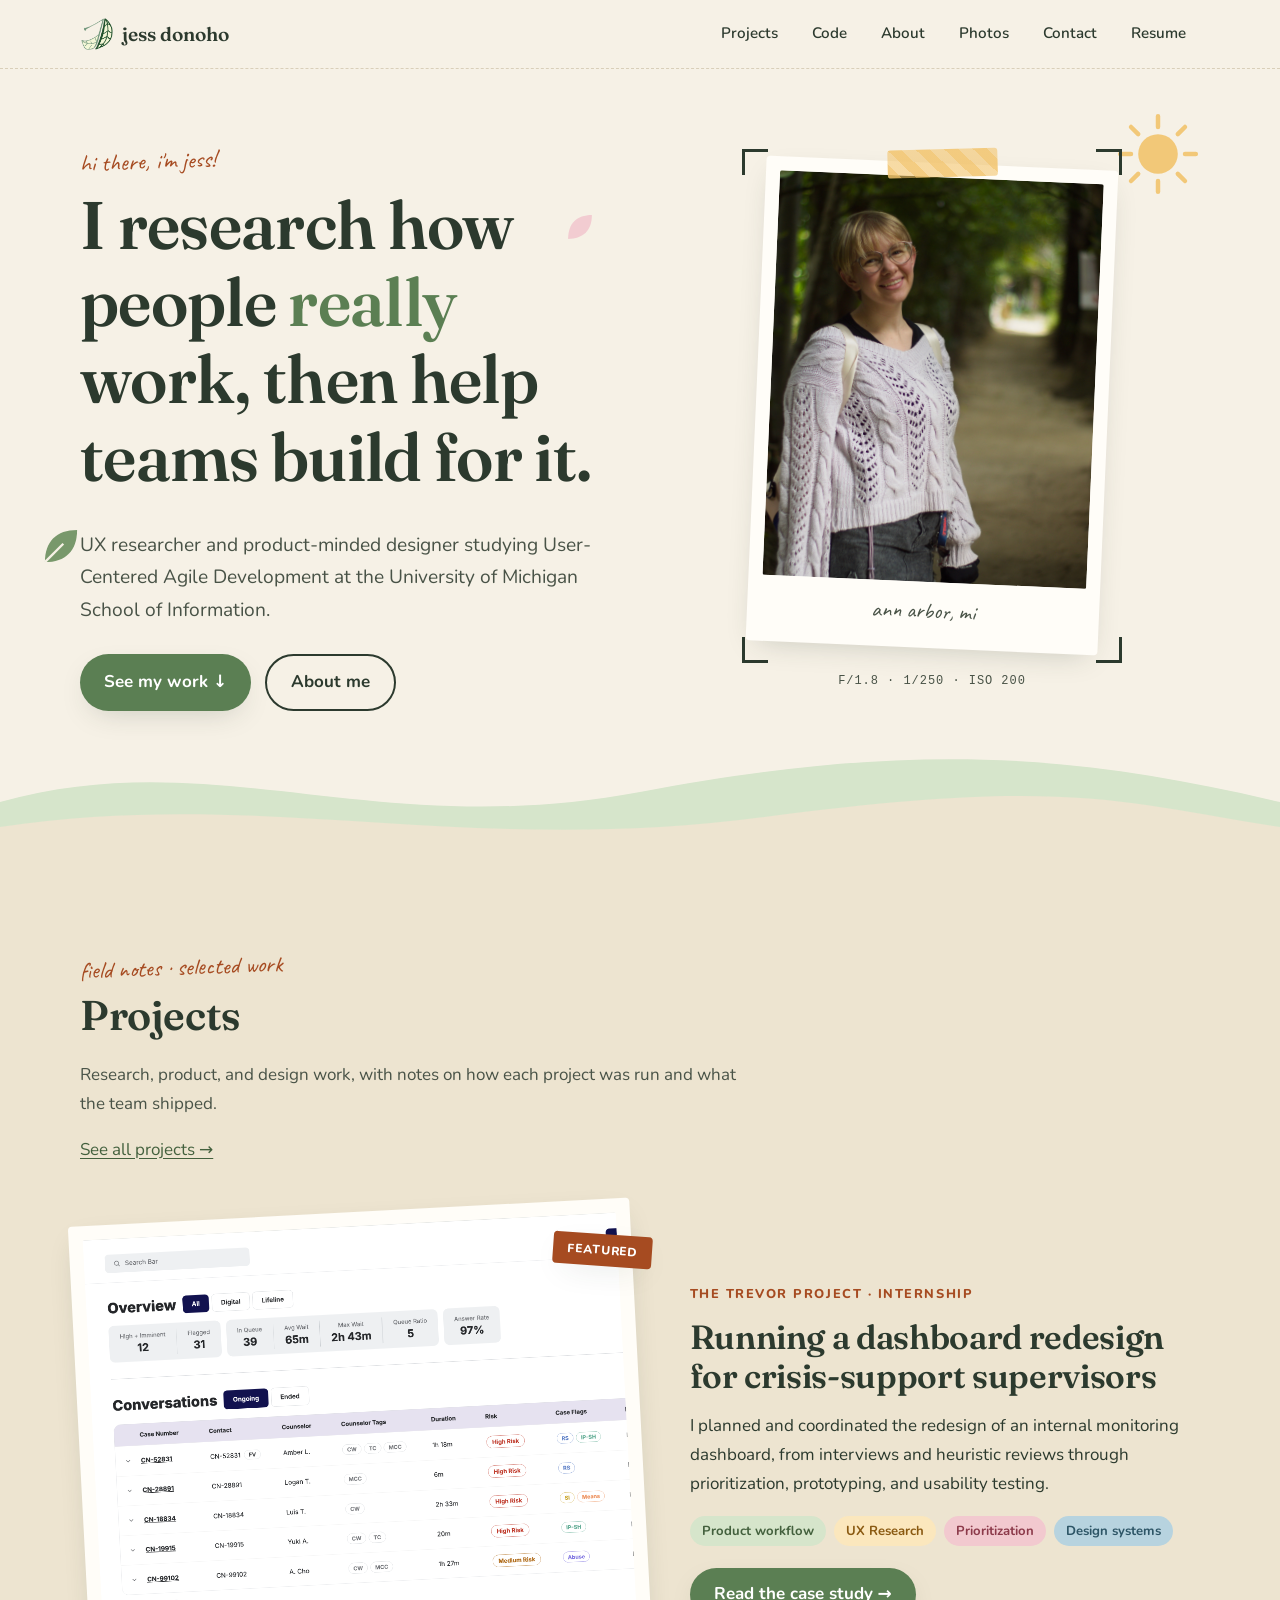
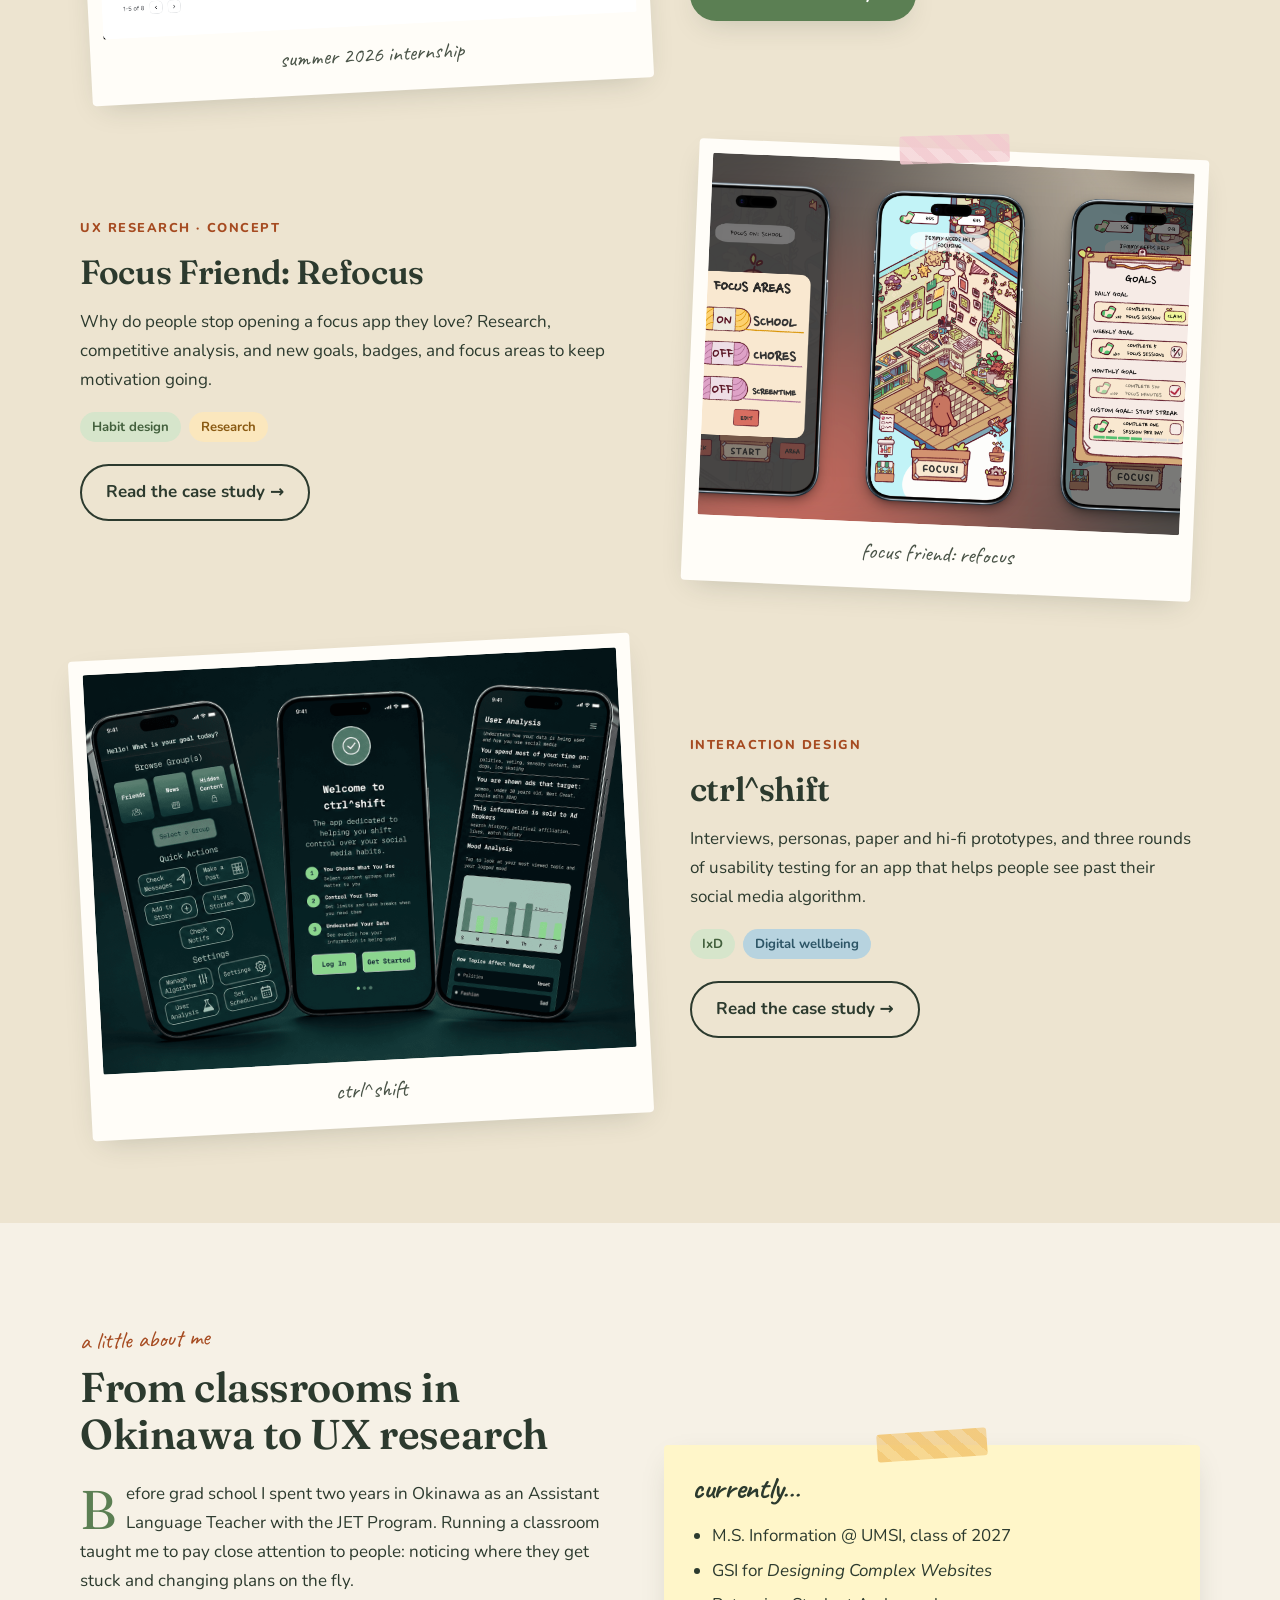
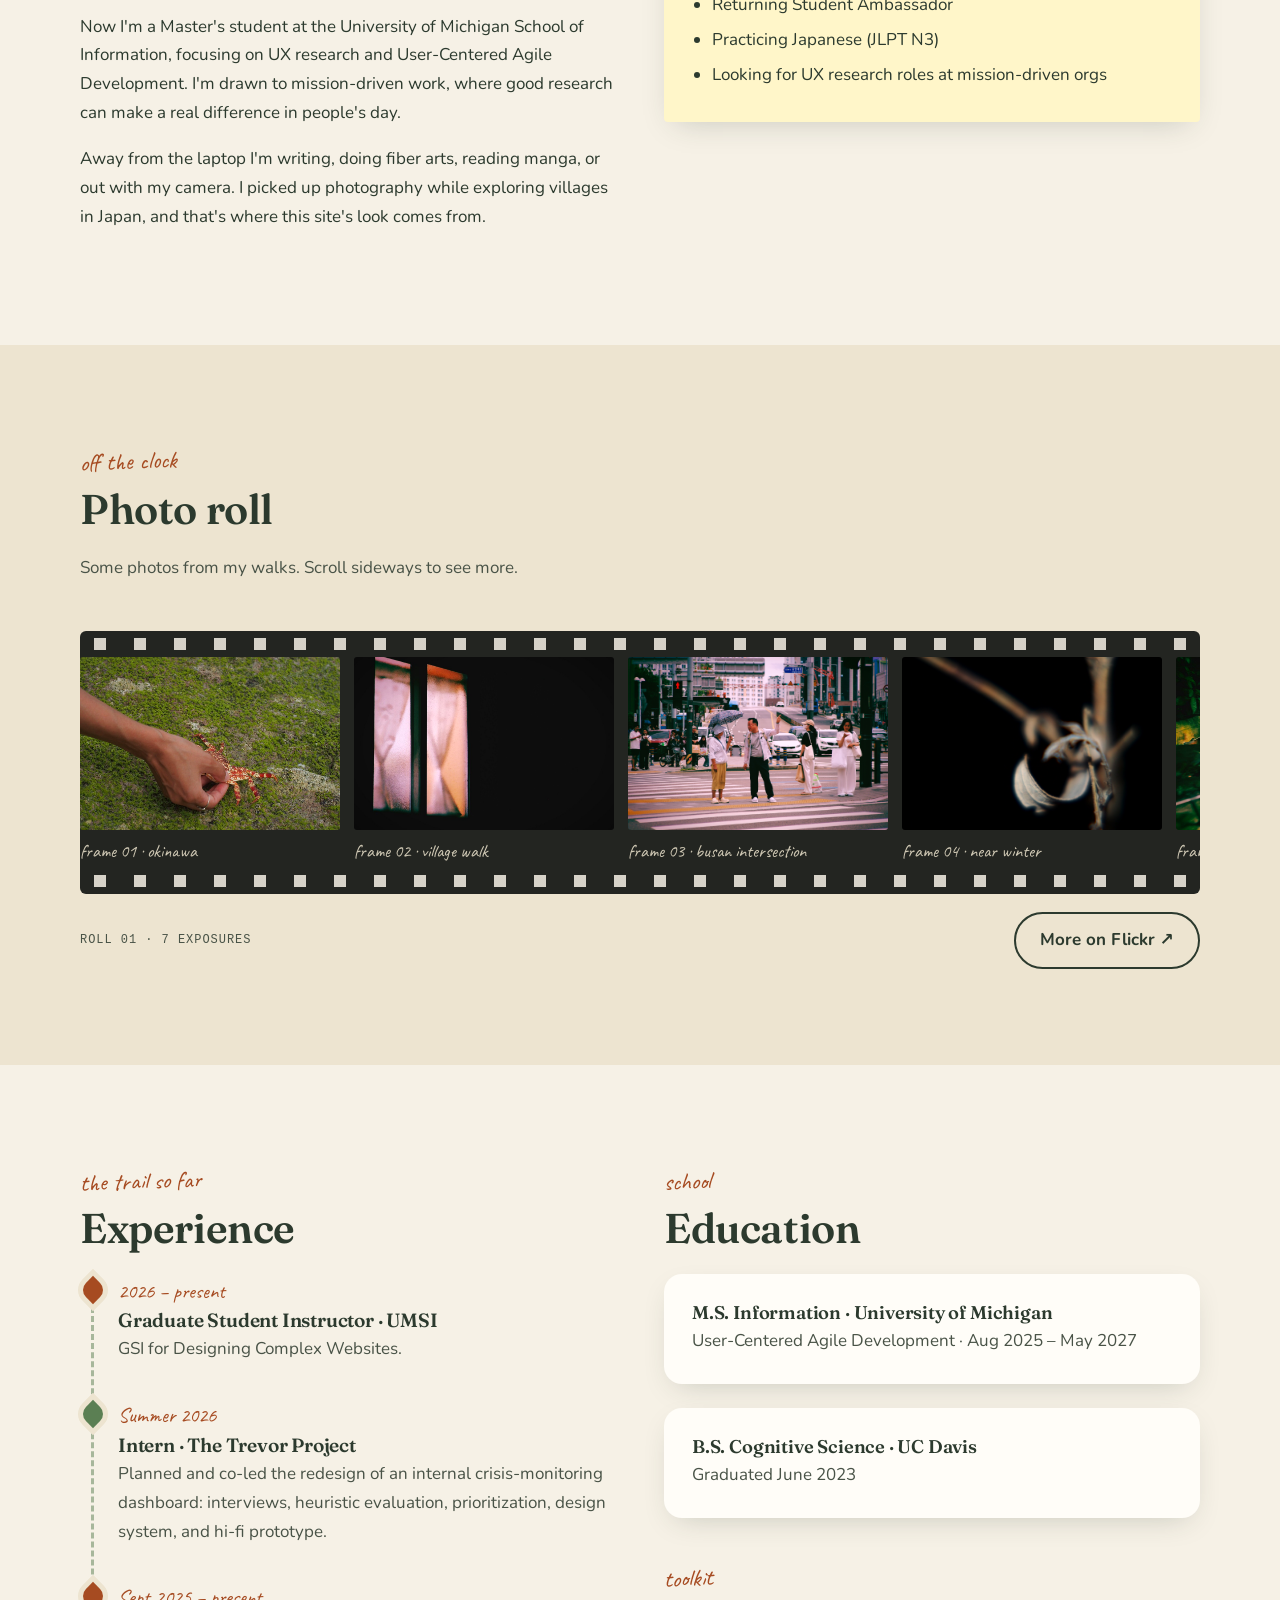
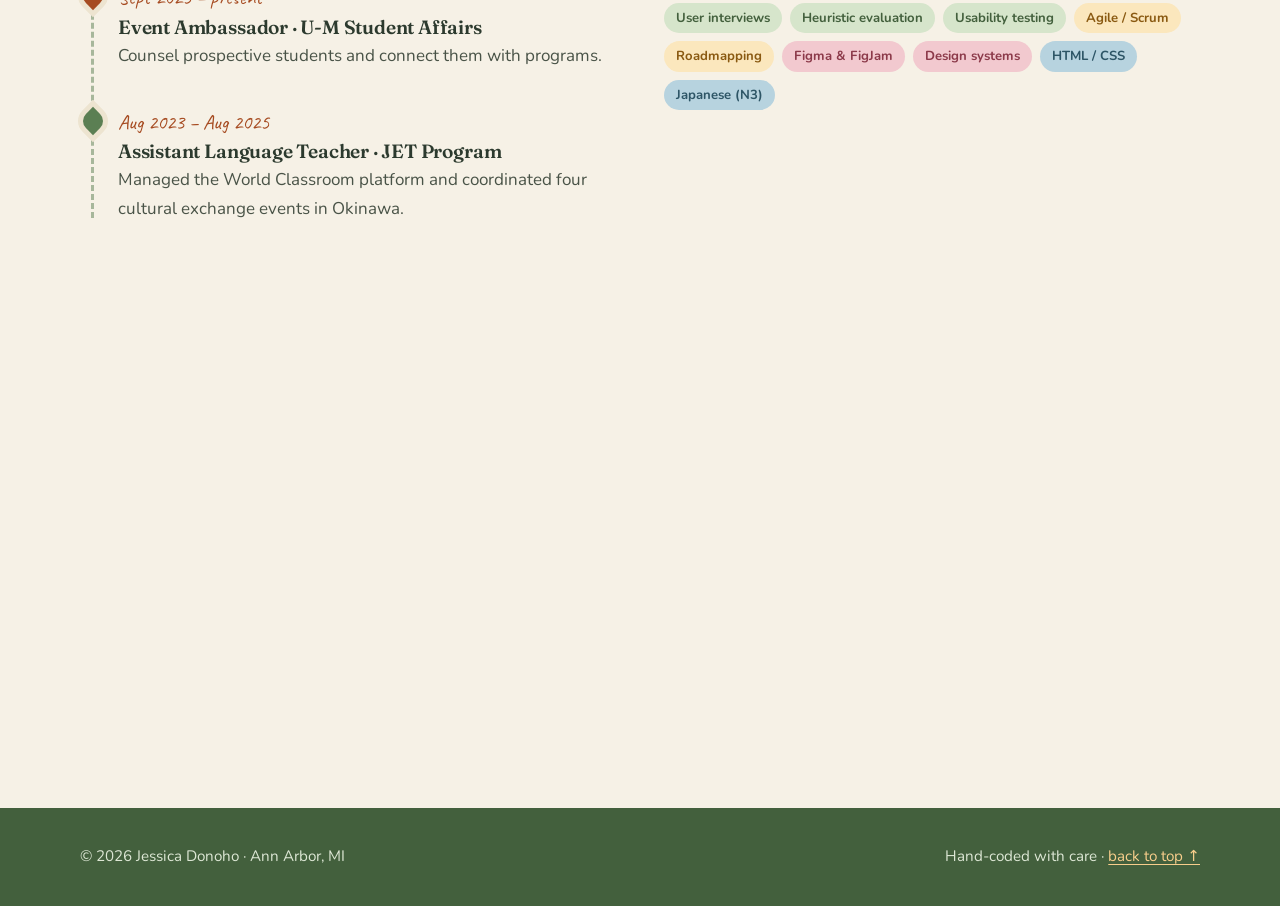
==== commit dd9c64ec: "Add Code page with SI 539 podcast site and Love Letter New coding.html covering both projects (featu" ====
--- a/index.html
+++ b/index.html
@@ -61,6 +61,7 @@
 
       <ul class="nav-links" id="nav-links">
         <li><a href="projects.html">Projects</a></li>
+        <li><a href="coding.html">Code</a></li>
         <li><a href="#about">About</a></li>
         <li><a href="#photos">Photos</a></li>
         <li><a href="#contact">Contact</a></li>
--- a/css/styles.css
+++ b/css/styles.css
@@ -427,6 +427,9 @@
 
 .project-media { position: relative; }
 .project-media .polaroid img { aspect-ratio: 4 / 3; }
+/* .polaroid--fit: show the whole image (e.g. a tall phone screenshot), uncropped */
+.project-media .polaroid--fit { max-width: 400px; margin-inline: auto; }
+.project-media .polaroid--fit img { aspect-ratio: auto; object-fit: contain; }
 
 .project h3, .project .h3-like { font-size: clamp(1.6rem, 3vw, 2.1rem); }
 .project .kicker {                        /* small line above project title */
@@ -1022,6 +1025,16 @@
 .ds-tile:focus-visible { box-shadow: 0 0 0 3px var(--golden), var(--shadow-lift); }
 /* placeholder box (if an image is missing) should fill the tile */
 .ds-tile.is-missing::after { flex: 1; min-height: 0; }
+
+/* --- Code page (coding.html) --- */
+.code-detail { max-width: 760px; margin: 8px 0 32px; }
+.code-detail h3 { font-size: 1.3rem; margin-bottom: 10px; }
+.code-list { padding-left: 1.2em; margin: 0; }
+.code-list li { margin-bottom: 10px; }
+.shot-grid { display: grid; grid-template-columns: 1fr 1fr; gap: 20px; margin: 8px 0 32px; }
+.shot-grid .shot { margin: 0; }
+.code-phones { max-width: 900px; align-items: start; }
+@media (max-width: 720px) { .shot-grid { grid-template-columns: 1fr; } }
 
 /* --- Next project footer on case study --- */
 .next-project {
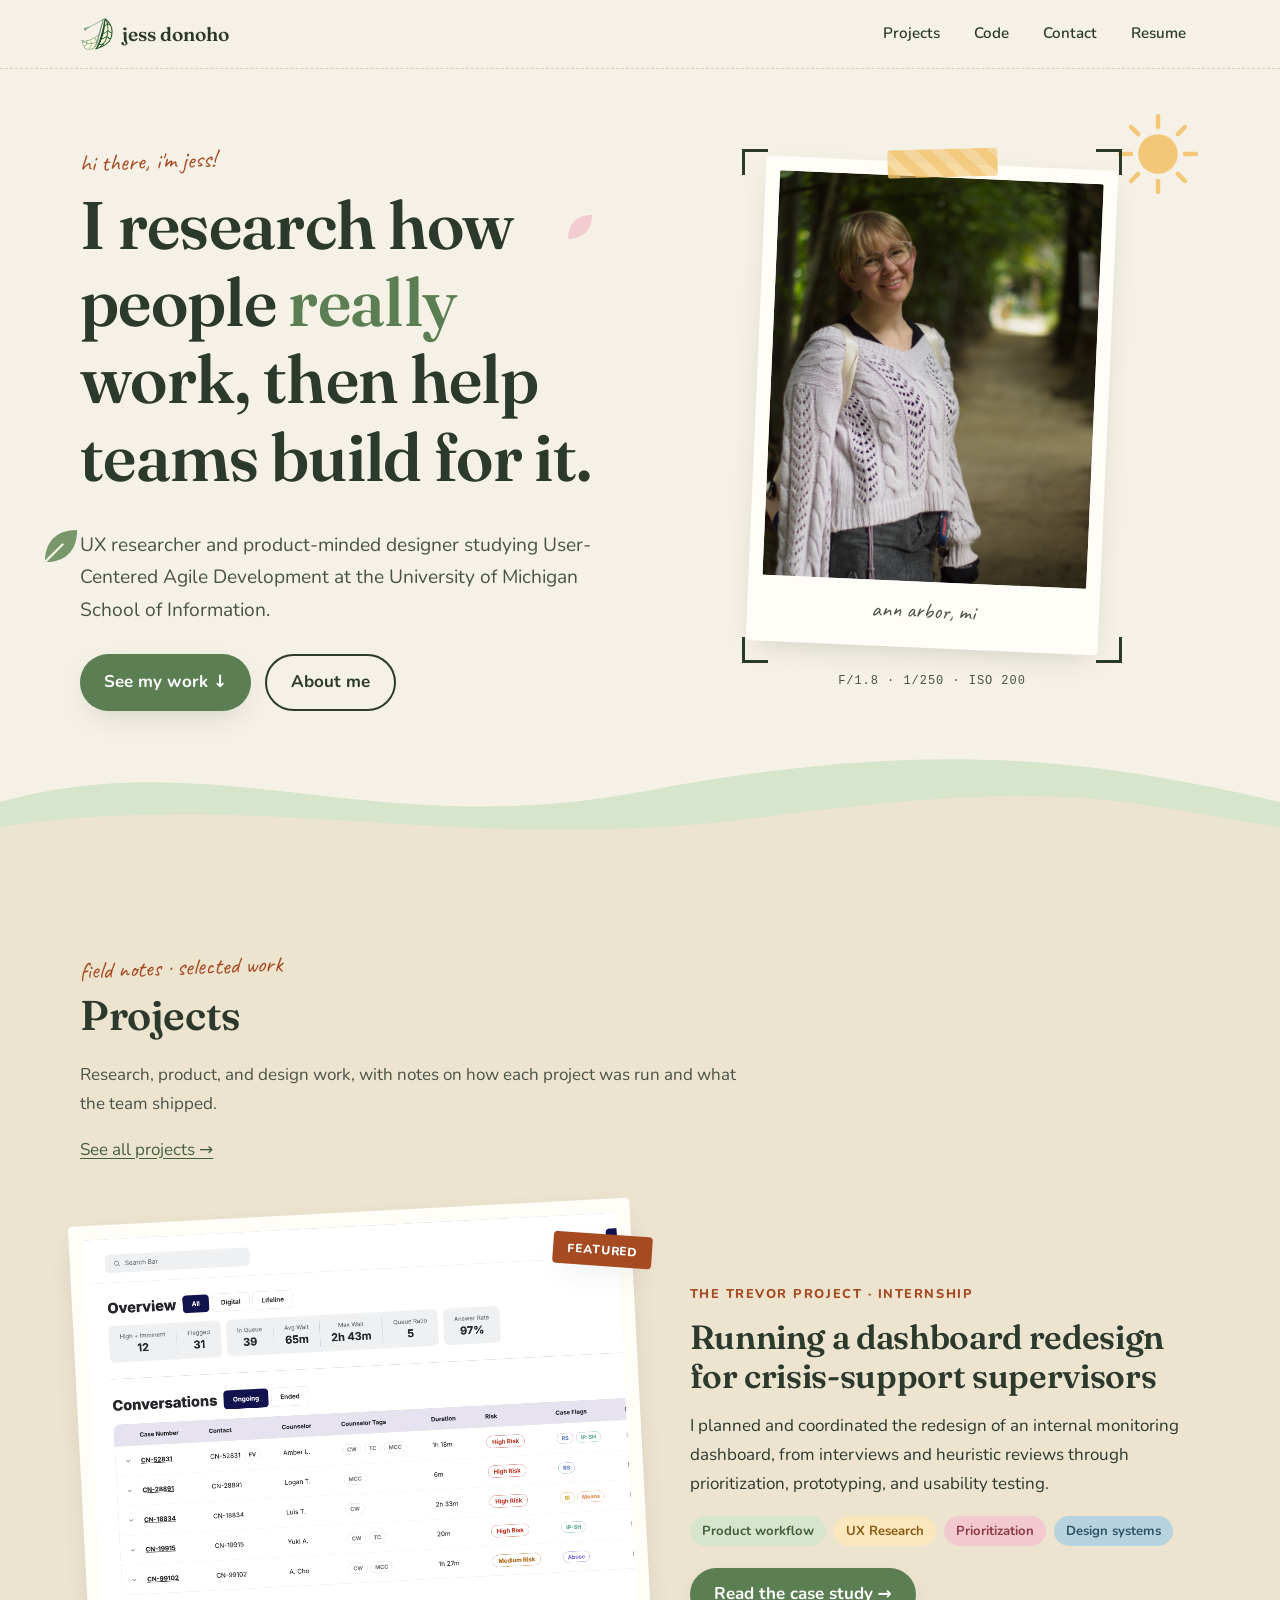
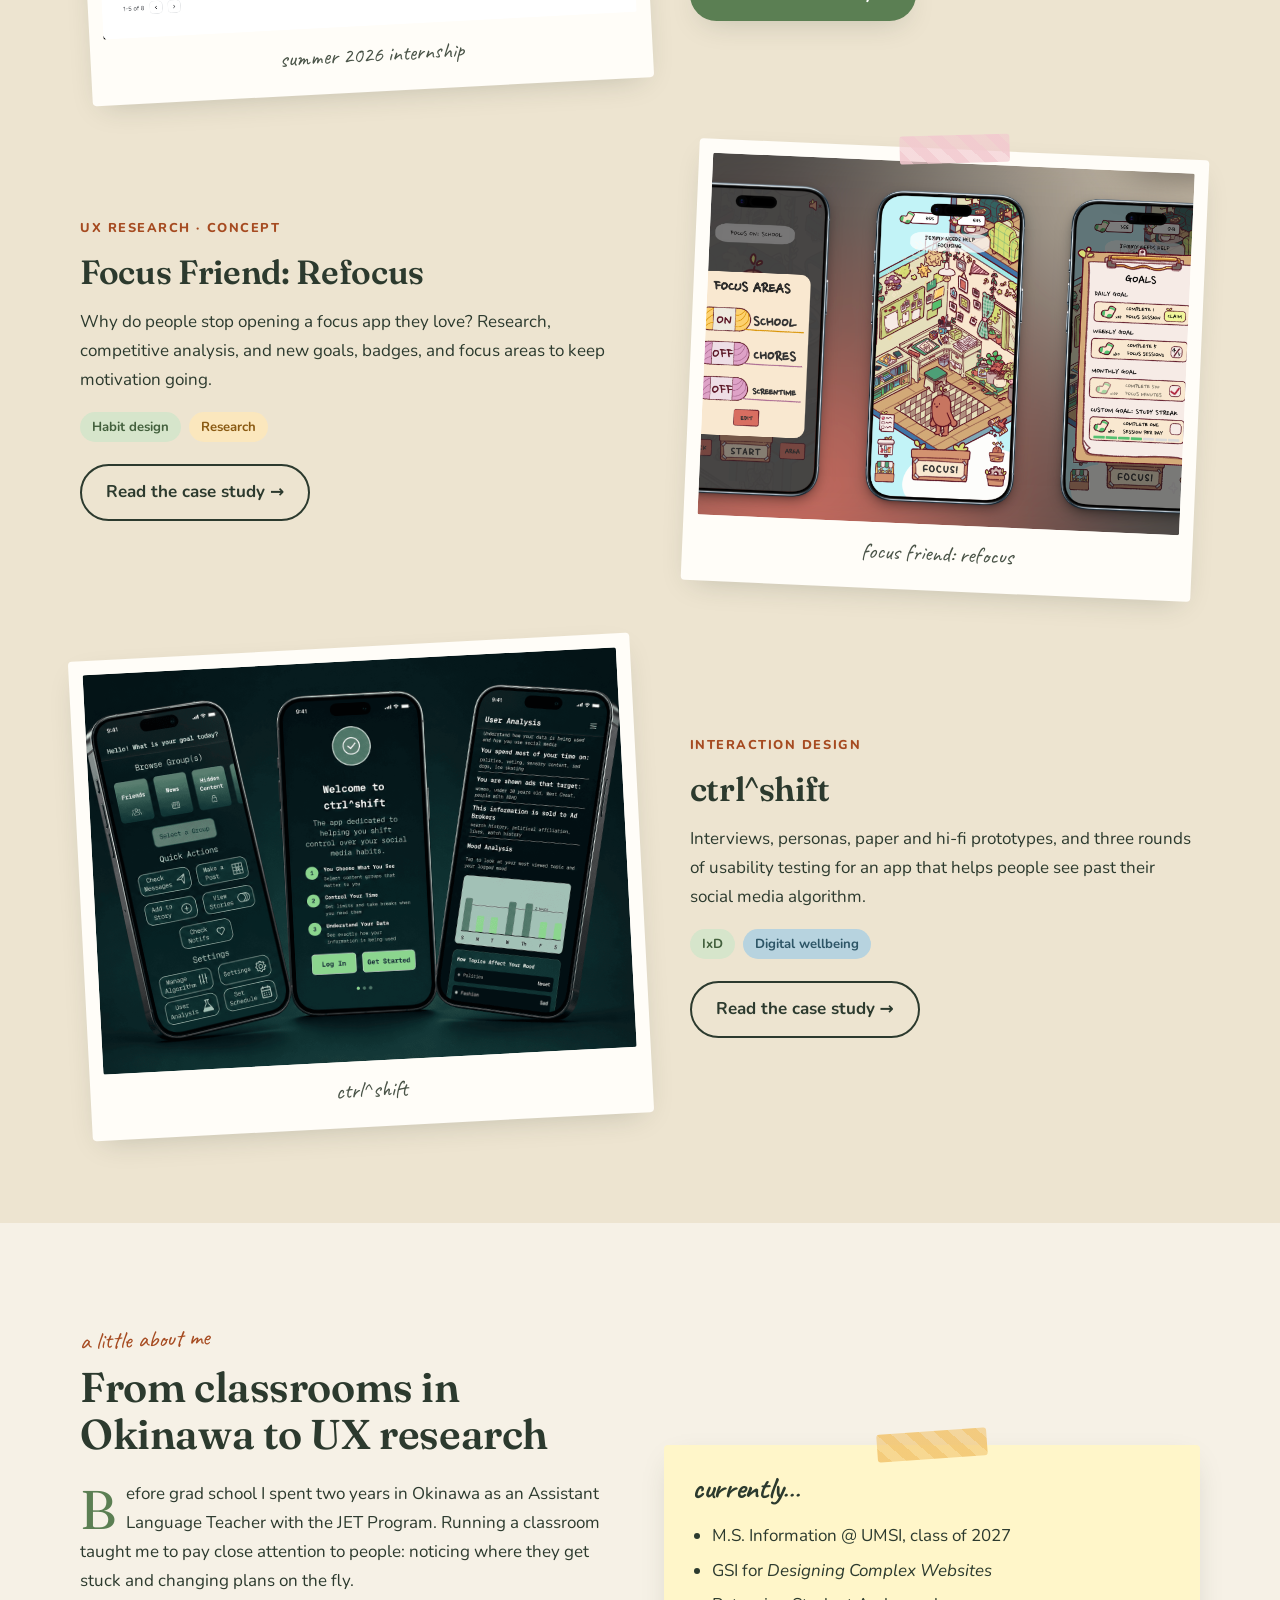
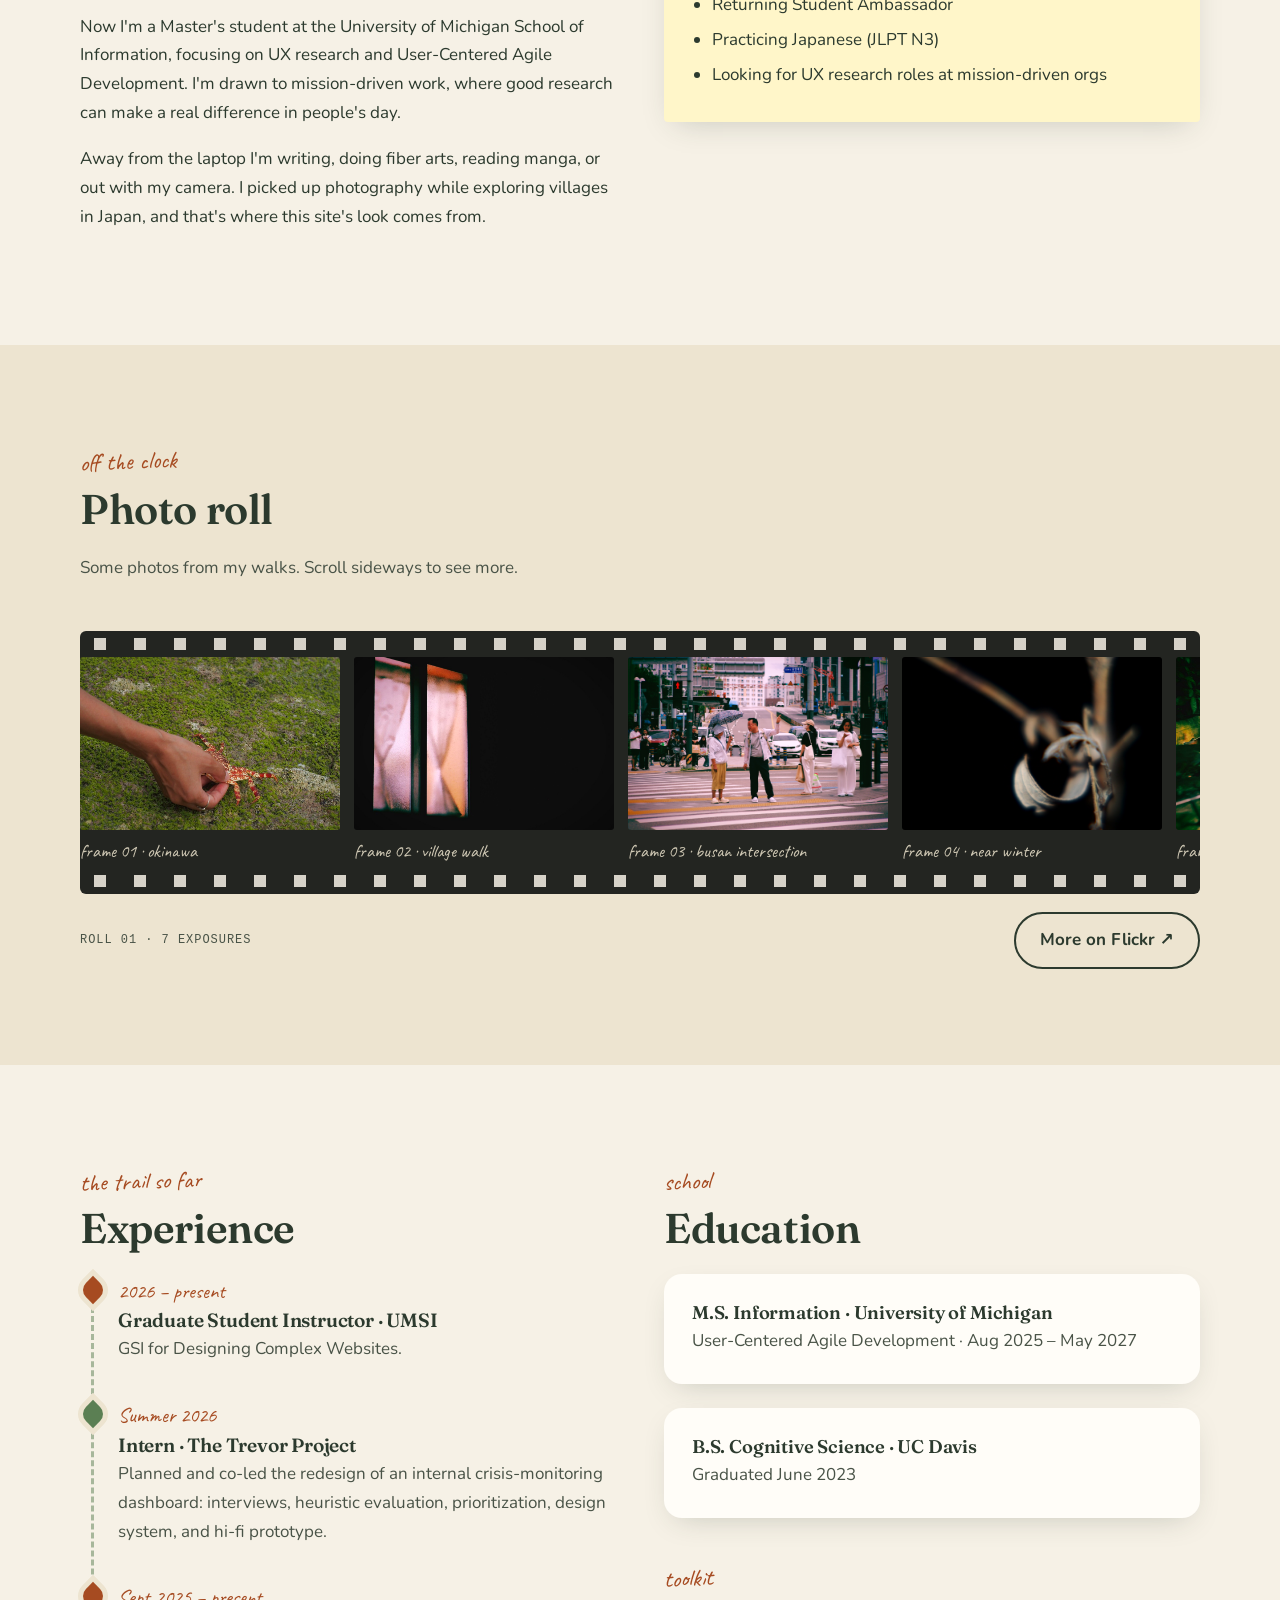
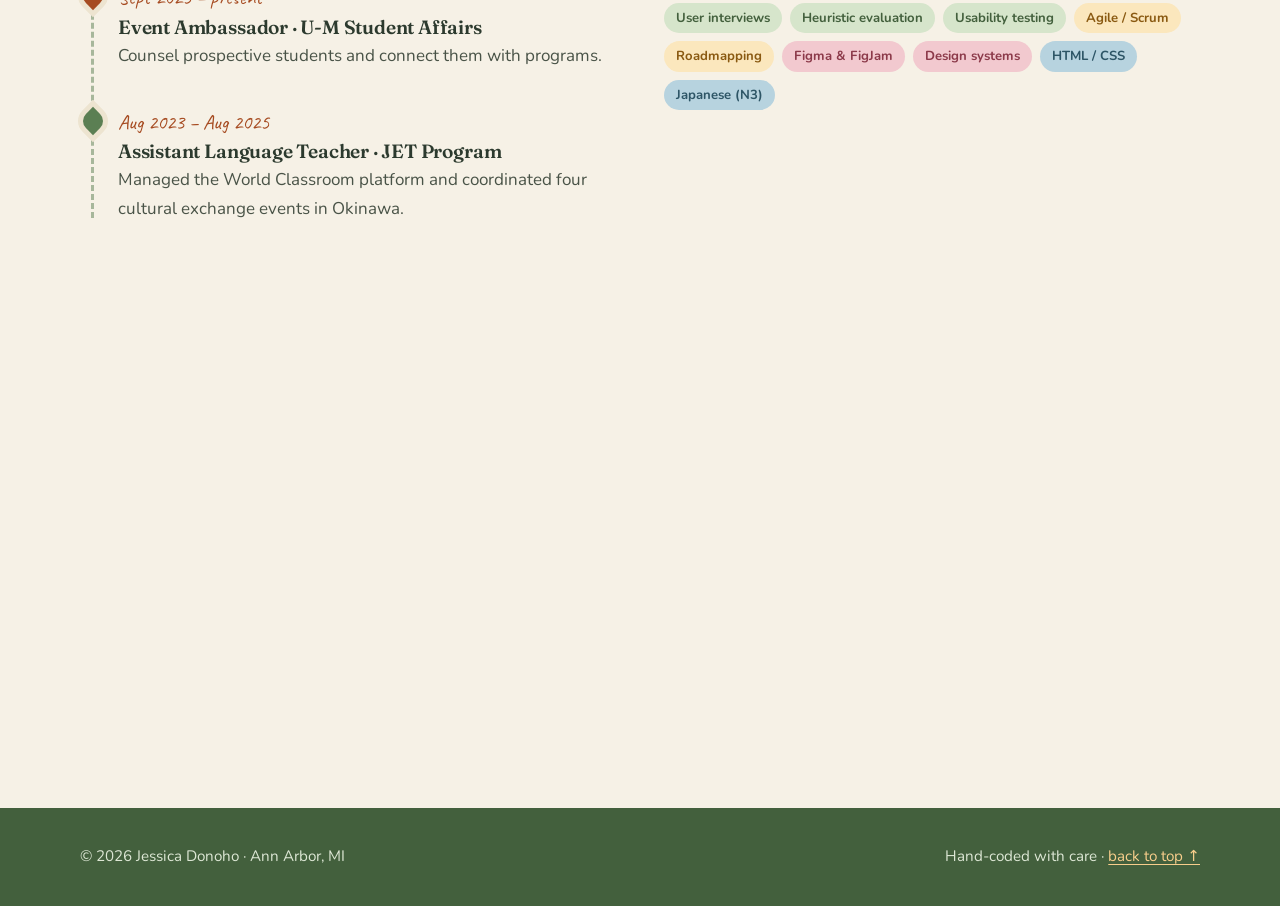
==== commit 440a6d13: "add coding button fix projects remove buttons from nav" ====
--- a/index.html
+++ b/index.html
@@ -62,8 +62,6 @@
       <ul class="nav-links" id="nav-links">
         <li><a href="projects.html">Projects</a></li>
         <li><a href="coding.html">Code</a></li>
-        <li><a href="#about">About</a></li>
-        <li><a href="#photos">Photos</a></li>
         <li><a href="#contact">Contact</a></li>
         <!-- Resume PDF: save your resume as images/../resume.pdf in the project root -->
         <li><a href="resume.pdf" target="_blank" rel="noopener">Resume</a></li>
--- a/css/styles.css
+++ b/css/styles.css
@@ -380,6 +380,12 @@
 .float-deco.leaf1 { top: 58%; left: 3%; width: 46px; animation: sway 6s ease-in-out infinite; }
 .float-deco.leaf2 { top: 18%; left: 44%; width: 34px; animation: sway 8s ease-in-out infinite reverse; }
 
+/* Once the side margin is too narrow for leaf1 to sit beside the text,
+   drop it into the hero's empty bottom padding instead of over the copy. */
+@media (max-width: 1260px) {
+  .float-deco.leaf1 { top: auto; bottom: 36px; width: 38px; }
+}
+
 @keyframes bob  { 50% { transform: translateY(-10px); } }
 @keyframes sway { 50% { transform: rotate(14deg) translateY(-6px); } }
 
@@ -447,6 +453,60 @@
   padding: 6px 14px; border-radius: 4px;
   transform: rotate(4deg);
   box-shadow: var(--shadow);
+}
+
+/* "cd coding" link on the Projects page: a tiny terminal window
+   with pastel window dots, a blinking cursor and a handwritten aside. */
+.term-link {
+  position: relative;
+  display: inline-flex; align-items: center; gap: 12px;
+  max-width: 100%;
+  margin-top: 6px;
+  padding: 10px 18px 10px 14px;
+  background: #2C3A2E;
+  border: 2px solid var(--moss-dark);
+  border-radius: var(--radius-sm);
+  box-shadow: 4px 4px 0 var(--fern);
+  text-decoration: none;
+  transition: transform .2s, box-shadow .2s;
+}
+.term-link:hover,
+.term-link:focus-visible {
+  transform: translate(-2px, -2px) rotate(-1deg);
+  box-shadow: 6px 6px 0 var(--blossom);
+}
+.term-dots { display: flex; gap: 5px; flex-shrink: 0; }
+.term-dots i { width: 9px; height: 9px; border-radius: 50%; background: var(--blossom); }
+.term-dots i:nth-child(2) { background: var(--golden); }
+.term-dots i:nth-child(3) { background: var(--fern); }
+.term-link code {
+  font-family: ui-monospace, "SFMono-Regular", Menlo, monospace;
+  font-size: .95rem;
+  color: #F6F1E6;
+  white-space: nowrap;
+}
+.term-prompt { color: #A9C99B; margin-right: 4px; }
+.term-cursor {
+  display: inline-block;
+  width: .55em; height: 1.05em;
+  margin-left: 3px;
+  vertical-align: text-bottom;
+  background: var(--golden);
+  animation: term-blink 1s steps(1) infinite;
+}
+@keyframes term-blink { 50% { opacity: 0; } }
+.term-note {
+  position: absolute;
+  top: 50%; left: calc(100% + 16px);           /* sits beside the button, on the page background */
+  font-family: var(--font-hand);
+  font-size: 1.2rem;
+  color: var(--sunset);
+  transform: translateY(-50%) rotate(-4deg);
+  white-space: nowrap;
+}
+@media (max-width: 720px) {
+  .term-prompt { display: none; }               /* keep it on one line on phones */
+  .term-note { left: calc(100% + 10px); font-size: 1.05rem; }
 }
 
 
@@ -1127,6 +1187,7 @@
   .hero { padding-bottom: 120px; }
   .hero-note { left: 0; }
   .float-deco.leaf2 { display: none; }
+  .float-deco.leaf1 { left: auto; right: 6%; }    /* keep clear of .hero-note */
   .badge { right: 8px; }
 
   /* Collapse nav into a dropdown */
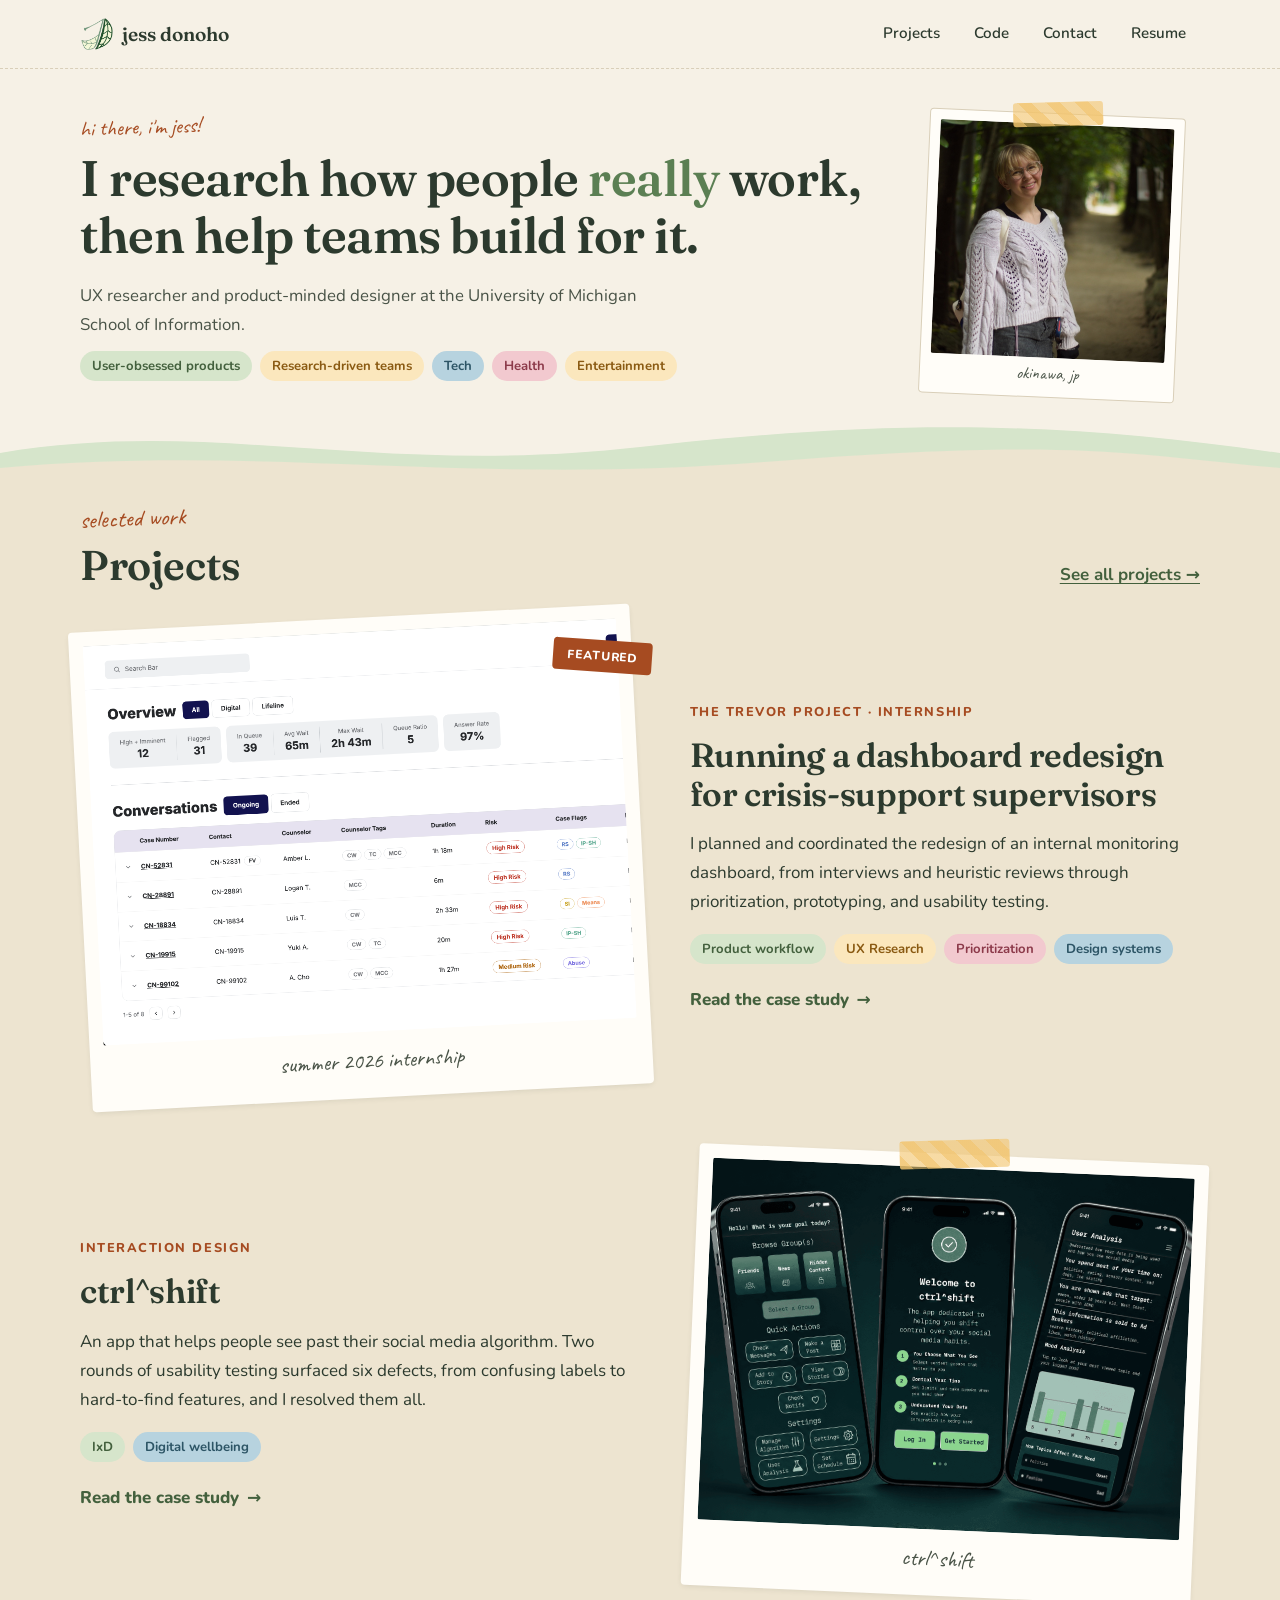
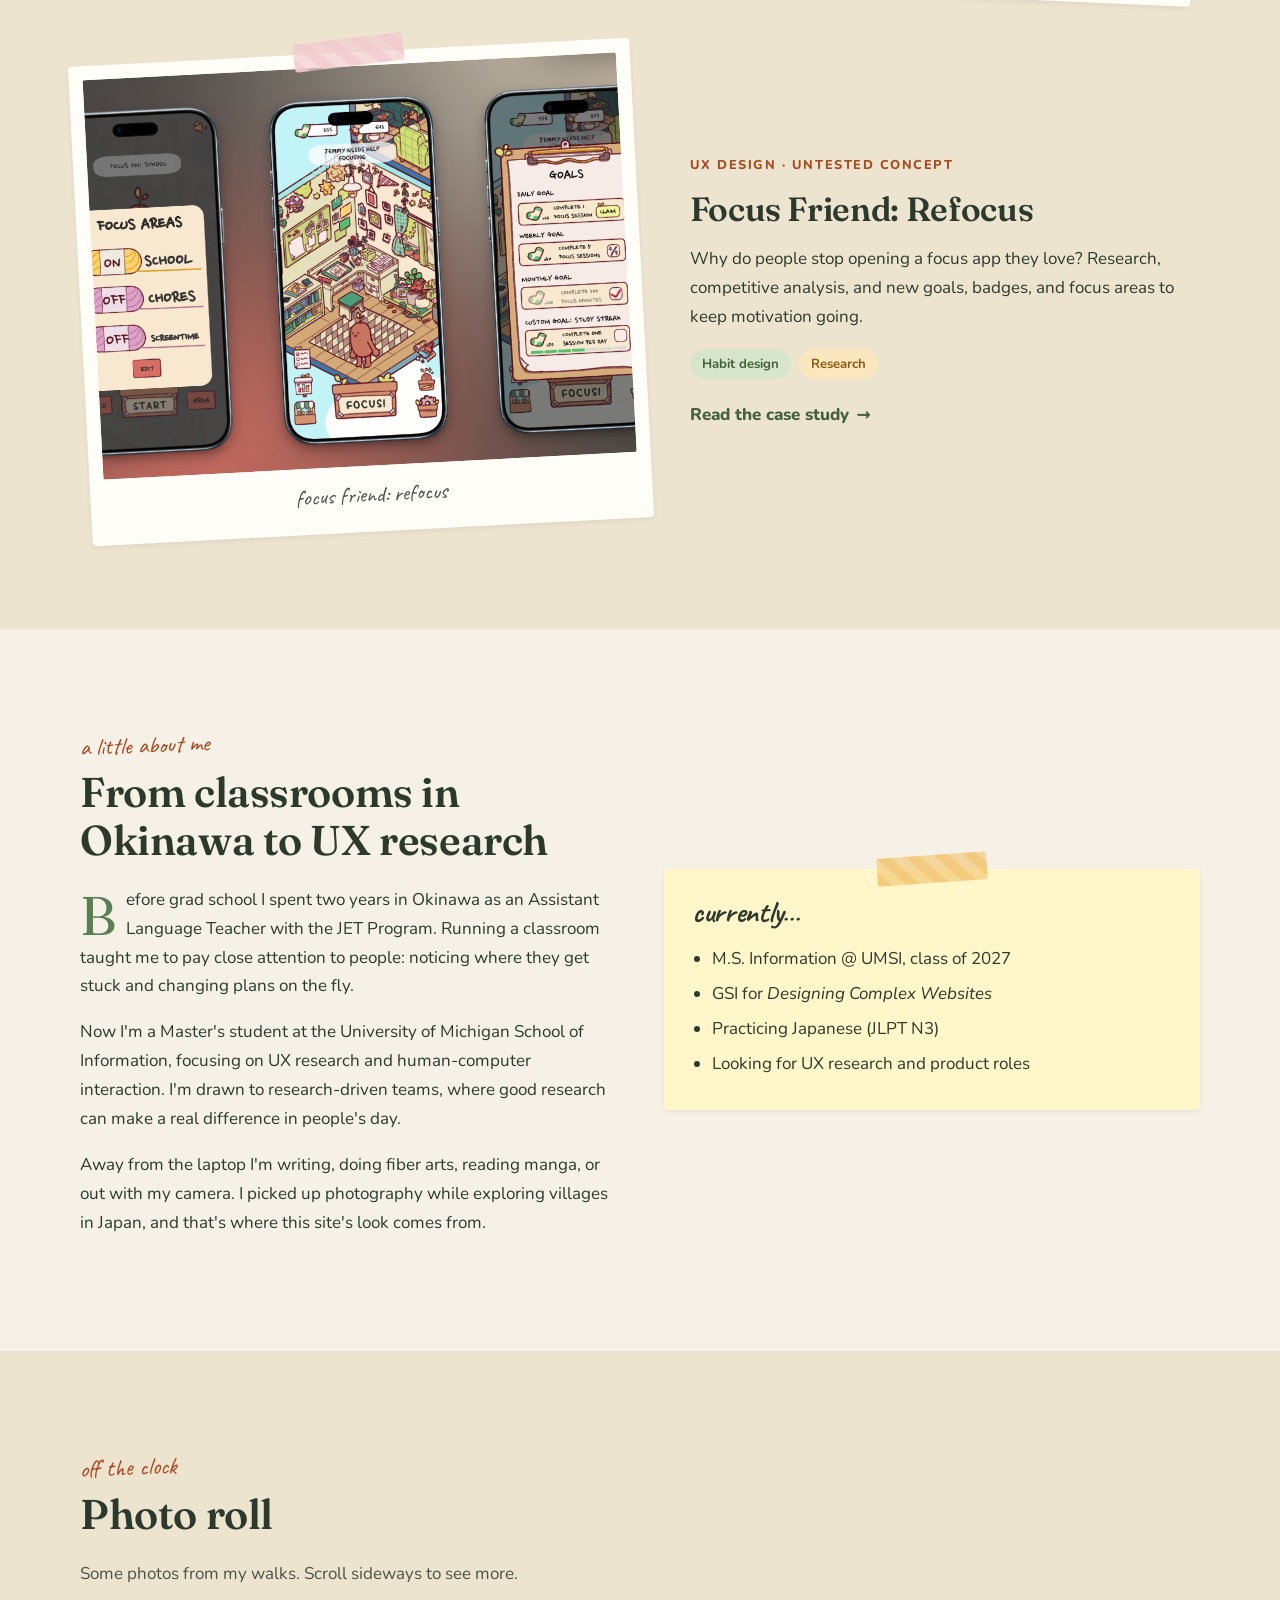
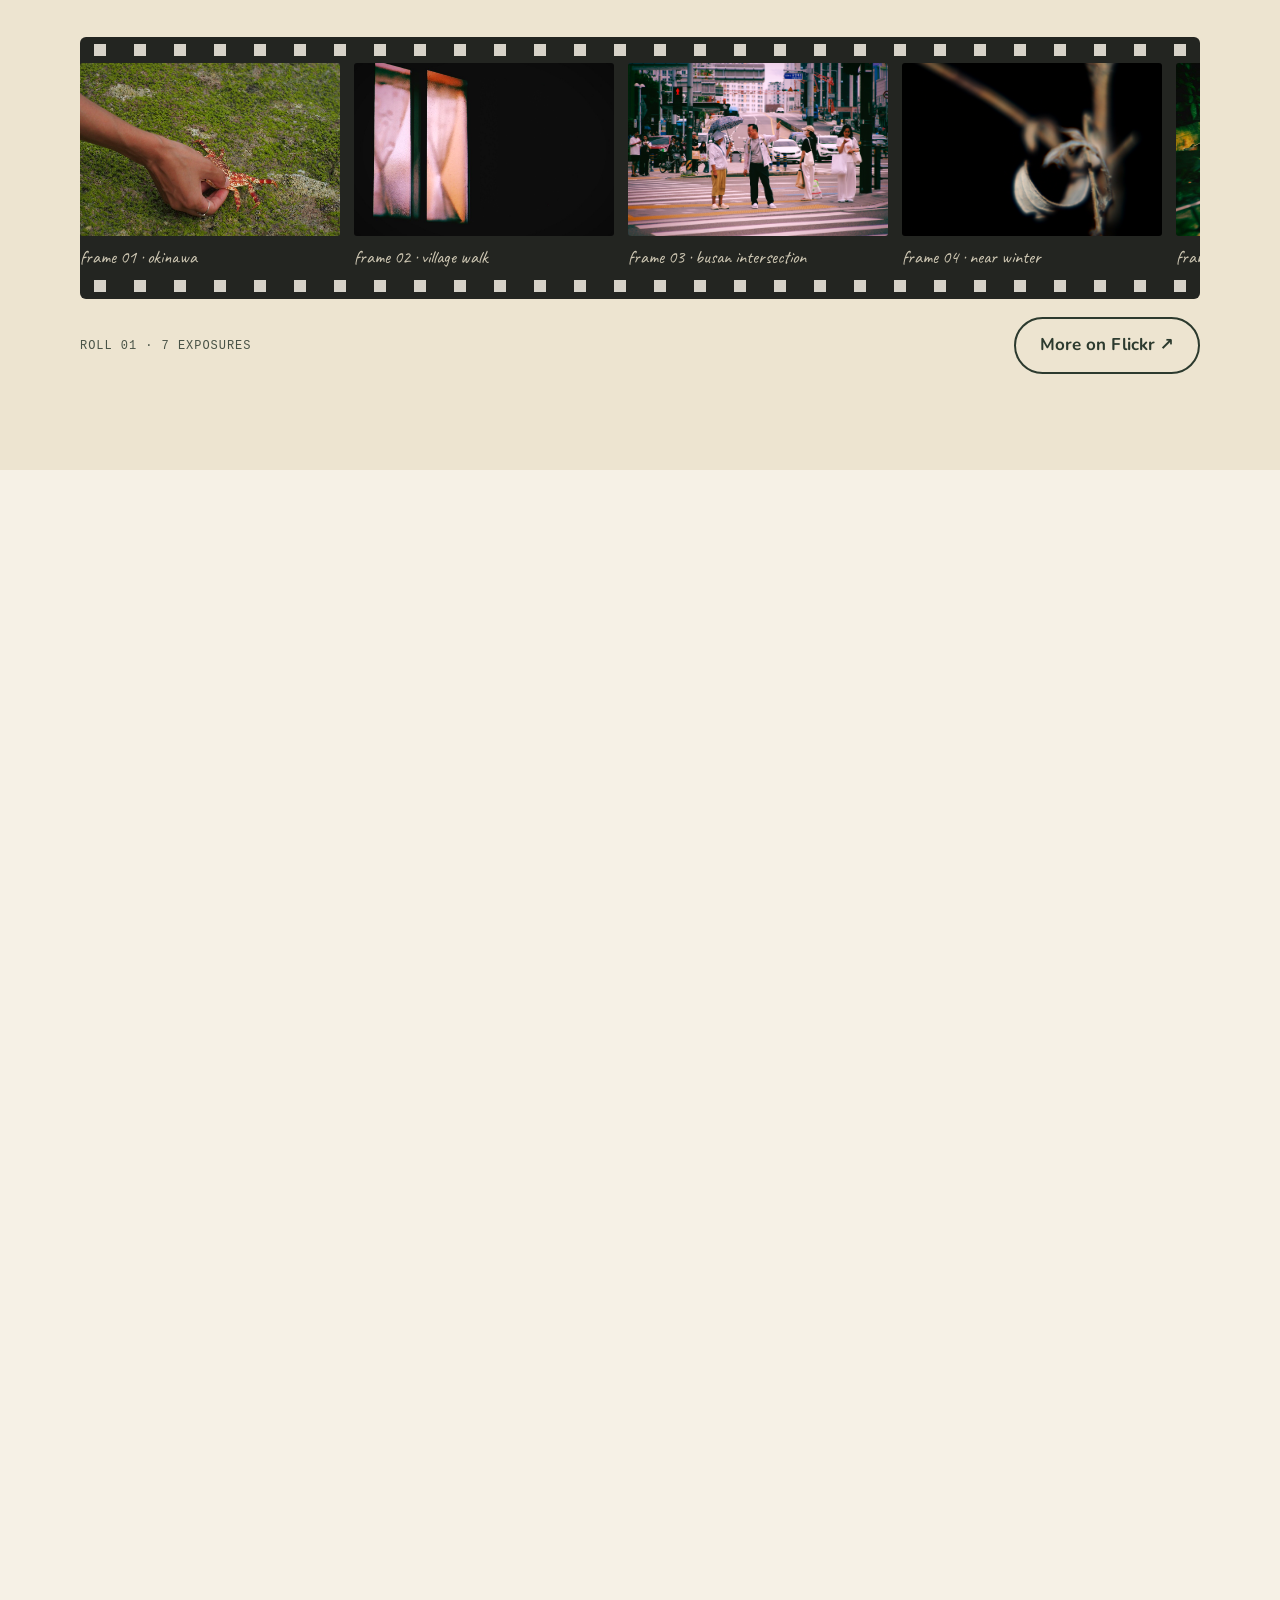
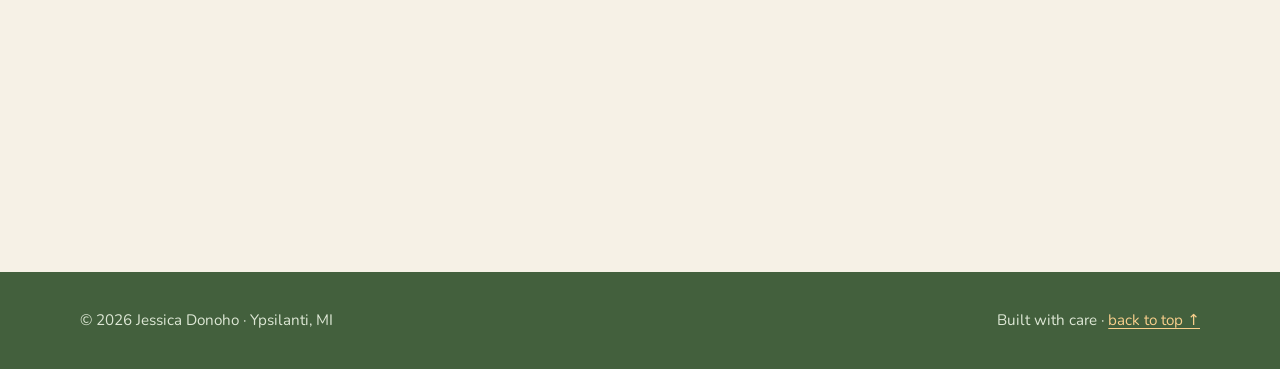
==== commit 79dacc02: "tighten header and fix styling issues like overuse of shadow" ====
--- a/index.html
+++ b/index.html
@@ -6,7 +6,7 @@
   PAGE MAP (search these names to jump to a section):
     <head>            fonts, page title, description
     SITE HEADER       logo + navigation (copy any change to every page!)
-    HERO              name, tagline, portrait
+    HERO              name, tagline, keywords, portrait, rolling hills
     ABOUT             short bio + "currently" sticky note
     WORK              project cards (add new projects here)
     PHOTO ROLL        film-strip photo gallery
@@ -76,44 +76,26 @@
          HERO
          ==================================================================== -->
     <section class="hero">
-      <!-- Floating decorations (purely visual) -->
-      <svg class="float-deco sun" viewBox="0 0 100 100" aria-hidden="true">
-        <circle cx="50" cy="50" r="22" fill="#F2C46D" />
-        <g stroke="#F2C46D" stroke-width="5" stroke-linecap="round">
-          <path d="M50 8v12M50 80v12M8 50h12M80 50h12M20 20l8 8M72 72l8 8M20 80l8-8M72 28l8-8" />
-        </g>
-      </svg>
-      <svg class="float-deco leaf1" viewBox="0 0 40 40" aria-hidden="true"><path d="M6 34C6 16 16 6 34 6 34 24 24 34 6 34Z" fill="#6B8F5E" /><path d="M6 34 22 18" stroke="#F6F1E6" stroke-width="2" /></svg>
-      <svg class="float-deco leaf2" viewBox="0 0 40 40" aria-hidden="true"><path d="M6 34C6 16 16 6 34 6 34 24 24 34 6 34Z" fill="#F2C9CF" /></svg>
-
-      <div class="container grid-2">
-        <!-- Left: intro text -->
-        <div class="reveal">
+      <div class="container">
+        <div class="hero-copy reveal">
+          <!-- First in the markup so it floats beside the headline on phones -->
+          <figure class="polaroid tilt-right taped hero-portrait">
+            <img src="images/photos/jessica_d-hero.jpg" alt="Portrait of Jessica Donoho" width="1100" height="822" />
+            <figcaption>okinawa, jp</figcaption>
+          </figure>
           <span class="hand-label">hi there, i'm jess!</span>
           <h1>I research how people <span class="wave">really</span> work, then help teams build for it.</h1>
           <p class="lede">
-            UX researcher and product-minded designer studying User-Centered Agile
-            Development at the University of Michigan School of Information.
+            UX researcher and product-minded designer at the University of Michigan
+            School of Information.
           </p>
-          <div class="actions">
-            <a class="btn btn--primary" href="#work">See my work ↓</a>
-            <a class="btn btn--ghost" href="#about">About me</a>
-          </div>
-        </div>
-
-        <!-- Right: portrait in a polaroid with viewfinder corners -->
-        <div class="reveal" style="position: relative; max-width: 380px; justify-self: center;">
-          <div class="viewfinder">
-            <span class="vf-corner tl"></span><span class="vf-corner tr"></span>
-            <span class="vf-corner bl"></span><span class="vf-corner br"></span>
-
-            <!-- PORTRAIT: save your photo as images/portrait.jpg -->
-            <figure class="polaroid tilt-right taped">
-              <img src="images/photos/jessica_d.jpg" alt="Portrait of Jessica Donoho" />
-              <figcaption>ann arbor, mi</figcaption>
-            </figure>
-          </div>
-          <p class="exif" style="text-align:center; margin-top:8px;">f/1.8 · 1/250 · ISO 200</p>
+          <ul class="chips">
+            <li class="chip">User-obsessed products</li>
+            <li class="chip chip--sun">Research-driven teams</li>
+            <li class="chip chip--sky">Tech</li>
+            <li class="chip chip--pink">Health</li>
+            <li class="chip chip--sun">Entertainment</li>
+          </ul>
         </div>
       </div>
 
@@ -133,17 +115,20 @@
          ==================================================================== -->
     <section class="section section--tinted" id="work">
       <div class="container">
-        <div class="section-head reveal">
-          <span class="hand-label">field notes · selected work</span>
-          <h2>Projects</h2>
-          <p>Research, product, and design work, with notes on how each project was run and what the team shipped.</p>
-          <p><a href="projects.html">See all projects →</a></p>
+        <div class="work-head">
+          <div>
+            <span class="hand-label">selected work</span>
+            <h2>Projects</h2>
+          </div>
+          <a href="projects.html">See all projects →</a>
         </div>
 
         <div class="projects">
 
-          <!-- ---------- PROJECT 1: The Trevor Project (featured) ---------- -->
-          <article class="project reveal">
+          <!-- ---------- PROJECT 1: The Trevor Project (featured) ----------
+               No .reveal: it starts partly on the first screen, and fading it in
+               would leave a blank band on short laptop screens. -->
+          <article class="project project--link">
             <div class="project-media">
               <span class="badge">FEATURED</span>
               <figure class="polaroid tilt-left">
@@ -154,7 +139,7 @@
             </div>
             <div>
               <p class="kicker">The Trevor Project · Internship</p>
-              <h3>Running a dashboard redesign for crisis-support supervisors</h3>
+              <h3><a class="project-link" href="trevor-project.html">Running a dashboard redesign for crisis-support supervisors</a></h3>
               <p>
                 I planned and coordinated the redesign of an internal monitoring dashboard,
                 from interviews and heuristic reviews through prioritization, prototyping, and
@@ -166,47 +151,47 @@
                 <li class="chip chip--pink">Prioritization</li>
                 <li class="chip chip--sky">Design systems</li>
               </ul>
-              <a class="btn btn--primary" href="trevor-project.html">Read the case study →</a>
+              <span class="project-cta" aria-hidden="true">Read the case study <span>→</span></span>
             </div>
           </article>
 
-          <!-- ---------- PROJECT 2: Focus Friend ---------- -->
-          <article class="project project--flip reveal">
+          <!-- ---------- PROJECT 2: ctrl^shift ---------- -->
+          <article class="project project--link project--flip reveal">
             <div class="project-media">
-              <figure class="polaroid tilt-right taped taped--pink">
+              <figure class="polaroid tilt-right taped">
+                <img src="images/ctrl-shift/overview.png" alt="ctrl^shift app screens: home, onboarding, and user analysis" />
+                <figcaption>ctrl^shift</figcaption>
+              </figure>
+            </div>
+            <div>
+              <p class="kicker">Interaction Design</p>
+              <h3><a class="project-link" href="ctrl-shift.html">ctrl^shift</a></h3>
+              <p>An app that helps people see past their social media algorithm. Two rounds of usability testing surfaced six defects, from confusing labels to hard-to-find features, and I resolved them all.</p>
+              <ul class="chips">
+                <li class="chip">IxD</li>
+                <li class="chip chip--sky">Digital wellbeing</li>
+              </ul>
+              <span class="project-cta" aria-hidden="true">Read the case study <span>→</span></span>
+            </div>
+          </article>
+
+          <!-- ---------- PROJECT 3: Focus Friend ---------- -->
+          <article class="project project--link reveal">
+            <div class="project-media">
+              <figure class="polaroid tilt-left taped taped--pink">
                 <img src="images/refocus/cover.png" alt="Three Focus Friend screens: the Focus Areas toggles, the bean's room with the Focus button, and the Goals clipboard" />
                 <figcaption>focus friend: refocus</figcaption>
               </figure>
             </div>
             <div>
-              <p class="kicker">UX Research · Concept</p>
-              <h3>Focus Friend: Refocus</h3>
+              <p class="kicker">UX Design · Untested concept</p>
+              <h3><a class="project-link" href="refocus.html">Focus Friend: Refocus</a></h3>
               <p>Why do people stop opening a focus app they love? Research, competitive analysis, and new goals, badges, and focus areas to keep motivation going.</p>
               <ul class="chips">
                 <li class="chip">Habit design</li>
                 <li class="chip chip--sun">Research</li>
               </ul>
-              <a class="btn btn--ghost" href="refocus.html">Read the case study →</a>
-            </div>
-          </article>
-
-          <!-- ---------- PROJECT 3: ctrl^shift ---------- -->
-          <article class="project reveal">
-            <div class="project-media">
-              <figure class="polaroid tilt-left">
-                <img src="images/ctrl-shift/overview.png" alt="ctrl^shift app screens: home, onboarding, and user analysis" />
-                <figcaption>ctrl^shift</figcaption>
-              </figure>
-            </div>
-            <div>
-              <p class="kicker">Interaction Design</p>
-              <h3>ctrl^shift</h3>
-              <p>Interviews, personas, paper and hi-fi prototypes, and three rounds of usability testing for an app that helps people see past their social media algorithm.</p>
-              <ul class="chips">
-                <li class="chip">IxD</li>
-                <li class="chip chip--sky">Digital wellbeing</li>
-              </ul>
-              <a class="btn btn--ghost" href="ctrl-shift.html">Read the case study →</a>
+              <span class="project-cta" aria-hidden="true">Read the case study <span>→</span></span>
             </div>
           </article>
 
@@ -230,8 +215,8 @@
           </p>
           <p>
             Now I'm a Master's student at the University of Michigan School of Information,
-            focusing on UX research and User-Centered Agile Development. I'm drawn to
-            mission-driven work, where good research can make a real difference in people's day.
+            focusing on UX research and human-computer interaction. I'm drawn to
+            research-driven teams, where good research can make a real difference in people's day.
           </p>
           <p>
             Away from the laptop I'm writing, doing fiber arts, reading manga, or out with my
@@ -246,9 +231,8 @@
           <ul>
             <li>M.S. Information @ UMSI, class of 2027</li>
             <li>GSI for <em>Designing Complex Websites</em></li>
-            <li>Returning Student Ambassador</li>
             <li>Practicing Japanese (JLPT N3)</li>
-            <li>Looking for UX research roles at mission-driven orgs</li>
+            <li>Looking for UX research and product roles</li>
           </ul>
         </aside>
       </div>
@@ -277,7 +261,7 @@
             <figure><img src="images/photos/photoex4.jpg" alt="curled up dead leaf" loading="lazy" /><figcaption>frame 04 · near winter</figcaption></figure>
             <figure><img src="images/photos/photoex5.jpg" alt="boat in a jungle overgrown with foliage" loading="lazy" /><figcaption>frame 05 · jungle boat</figcaption></figure>
             <figure><img src="images/photos/photoex6.jpg" alt="flowers at a flower stand" loading="lazy" /><figcaption>frame 06 · for a lover</figcaption></figure>
-            <figure><img src="images/photos/photoex7.jpg" alt="building with cute grafiti" loading="lazy" /><figcaption>frame 06 · seoul city walk</figcaption></figure>
+            <figure><img src="images/photos/photoex7.jpg" alt="building with cute grafiti" loading="lazy" /><figcaption>frame 07 · seoul city walk</figcaption></figure>
 
           </div>
         </div>
@@ -302,19 +286,19 @@
           <h2>Experience</h2>
           <ol class="trail">
             <li class="is-now">
-              <span class="when">2026 – present</span>
+              <span class="when">Aug 2026 – present</span>
               <h3>Graduate Student Instructor · UMSI</h3>
               <p>GSI for Designing Complex Websites.</p>
             </li>
             <li>
               <span class="when">Summer 2026</span>
-              <h3>Intern · The Trevor Project</h3>
+              <h3>UX Design Intern · The Trevor Project</h3>
               <p>Planned and co-led the redesign of an internal crisis-monitoring dashboard: interviews, heuristic evaluation, prioritization, design system, and hi-fi prototype.</p>
             </li>
-            <li class="is-now">
-              <span class="when">Sept 2025 – present</span>
-              <h3>Event Ambassador · U-M Student Affairs</h3>
-              <p>Counsel prospective students and connect them with programs.</p>
+            <li>
+              <span class="when">Sept 2025 – May 2026</span>
+              <h3>Event Ambassador · UMSI Student Affairs</h3>
+              <p>Represented the graduate program at recruitment events, advising prospective students.</p>
             </li>
             <li>
               <span class="when">Aug 2023 – Aug 2025</span>
@@ -329,7 +313,7 @@
           <h2>Education</h2>
           <div class="edu-card">
             <h3>M.S. Information · University of Michigan</h3>
-            <p>User-Centered Agile Development · Aug 2025 – May 2027</p>
+            <p>Human-Computer Interaction · Aug 2025 – May 2027</p>
           </div>
           <div class="edu-card">
             <h3>B.S. Cognitive Science · UC Davis</h3>
@@ -361,11 +345,11 @@
         <div class="contact-card reveal">
           <span class="hand-label" style="color: var(--golden);">say hello!</span>
           <h2>Let's make something thoughtful together</h2>
-          <p>I'm looking for UX research and product roles at mission-driven organizations. I'd love to hear from you.</p>
+          <p>I'm looking for UX research and product roles at user-obsessed, research-driven companies in tech, health, and entertainment. I'd love to hear from you.</p>
           <div class="contact-links">
             <a href="mailto:jdonoho@umich.edu">jdonoho@umich.edu</a>
-            <!-- TODO: replace with your LinkedIn profile URL -->
-            <a href="https://www.linkedin.com/in/YOUR-HANDLE" target="_blank" rel="noopener">LinkedIn ↗</a>
+            <button class="copy-email" type="button" data-copy="jdonoho@umich.edu" aria-live="polite">Copy email</button>
+            <a href="https://www.linkedin.com/in/jessica-donoho/" target="_blank" rel="noopener">LinkedIn ↗</a>
             <a href="https://www.flickr.com/photos/201592639@N07/" target="_blank" rel="noopener">Flickr ↗</a>
             <a href="resume.pdf" target="_blank" rel="noopener">Resume (PDF) ↗</a>
           </div>
@@ -381,8 +365,8 @@
        ====================================================================== -->
   <footer class="site-footer">
     <div class="container">
-      <span>© <span data-year>2026</span> Jessica Donoho · Ann Arbor, MI</span>
-      <span>Hand-coded with care · <a href="#top" onclick="window.scrollTo(0,0);return false;">back to top ↑</a></span>
+      <span>© <span data-year>2026</span> Jessica Donoho · Ypsilanti, MI</span>
+      <span>Built with care · <a href="#top" onclick="window.scrollTo(0,0);return false;">back to top ↑</a></span>
     </div>
   </footer>
 
--- a/css/styles.css
+++ b/css/styles.css
@@ -21,7 +21,7 @@
      16. Case study: content blocks (stats, cards, tables, quotes, phases)
      17. Image placeholders (shown until you add real images)
      18. Scroll-reveal animation
-     19. Responsive tweaks (tablet + phone)
+     19. Larger screens (tablet + desktop)
      20. Reduced motion
    ========================================================================== */
 
@@ -58,8 +58,8 @@
   --container:    1120px;   /* max width of page content */
   --radius:       18px;     /* rounded corners for cards */
   --radius-sm:    10px;
-  --shadow:       0 10px 30px -12px rgba(44, 58, 46, 0.25);
-  --shadow-lift:  0 18px 40px -14px rgba(44, 58, 46, 0.35);
+  --shadow:       0 2px 6px -2px rgba(44, 58, 46, 0.14);   /* photos and sticky notes only */
+  --shadow-lift:  0 6px 16px -6px rgba(44, 58, 46, 0.22);  /* hover, and controls floating over images */
 }
 
 
@@ -123,15 +123,15 @@
   margin-inline: auto;
 }
 
-.section { padding: 96px 0; position: relative; }
+.section { padding: 72px 0; position: relative; }
 .section--tinted { background: var(--paper-deep); }
 
 /* Section heading block: small handwritten label + big title */
 .section-head { margin-bottom: 48px; max-width: 680px; }
 .section-head p { color: var(--ink-soft); }
 
-.grid-2 { display: grid; grid-template-columns: 1fr 1fr; gap: 48px; align-items: center; }
-.grid-3 { display: grid; grid-template-columns: repeat(3, 1fr); gap: 28px; }
+.grid-2 { display: grid; grid-template-columns: 1fr; gap: 48px; align-items: center; }
+.grid-3 { display: grid; grid-template-columns: 1fr; gap: 28px; }
 
 
 /* ==========================================================================
@@ -165,7 +165,18 @@
 .logo img { width: 34px; height: 34px; transition: transform .4s; }
 .logo:hover img { transform: rotate(-12deg); }
 
-.nav-links { display: flex; gap: 6px; list-style: none; margin: 0; padding: 0; }
+/* Phones: the links are a dropdown under the header, opened by the hamburger.
+   Wider screens lay them out in a row (see section 19). */
+.nav-links {
+  display: none;
+  position: absolute; top: 68px; left: 0; right: 0;
+  flex-direction: column; gap: 6px;
+  list-style: none; margin: 0;
+  padding: 12px 16px 20px;
+  background: var(--paper);
+  border-bottom: 1px dashed var(--line);
+}
+.nav-links.is-open { display: flex; }
 .nav-links a {
   display: block;
   padding: 6px 14px;
@@ -179,13 +190,31 @@
 .nav-links a:hover,
 .nav-links a[aria-current="page"] { background: var(--fern); color: var(--moss-dark); }
 
-/* Hamburger button — only shown on phones (see section 19) */
+/* Hamburger button — hidden once the links fit in a row (see section 19) */
 .nav-toggle {
-  display: none;
+  display: block;
   background: none; border: 0; cursor: pointer;
   padding: 8px; color: var(--ink);
 }
 .nav-toggle svg { width: 26px; height: 26px; }
+
+/* Sakura petals, added by main.js when a nav link is hovered or the phone menu opens */
+.petal {
+  position: fixed;
+  z-index: 60;
+  pointer-events: none;
+  opacity: 0;
+  background: linear-gradient(135deg, var(--blossom), #E89BAA);
+  border-radius: 100% 10% 100% 35%;
+  animation: petal-fall 2s ease-in forwards;
+}
+@keyframes petal-fall {
+  0%   { opacity: 0; transform: translate(0, 0) rotate(0deg); }
+  12%  { opacity: 1; }
+  35%  { transform: translate(calc(var(--drift) * .7), calc(var(--fall) * .3)) rotate(calc(var(--spin) * .35)); }
+  65%  { opacity: .9; transform: translate(calc(var(--drift) * .2), calc(var(--fall) * .65)) rotate(calc(var(--spin) * .7)); }
+  100% { opacity: 0; transform: translate(var(--drift), var(--fall)) rotate(var(--spin)); }
+}
 
 
 /* ==========================================================================
@@ -201,7 +230,7 @@
 }
 .btn:hover { transform: translateY(-2px); }
 
-.btn--primary { background: var(--moss); color: #fff; box-shadow: var(--shadow); }
+.btn--primary { background: var(--moss); color: #fff; }
 .btn--primary:hover { background: var(--moss-dark); color: #fff; }
 
 .btn--ghost { border: 2px solid var(--ink); color: var(--ink); }
@@ -358,16 +387,60 @@
 /* ==========================================================================
    07. HOME: HERO
    ========================================================================== */
-.hero { padding: 72px 0 140px; position: relative; overflow: hidden; }
-
+.hero { padding: 32px 0 68px; position: relative; overflow: hidden; }
+.hero > .container { position: relative; z-index: 1; }   /* keeps content above the hills */
+
+.hero h1 { font-size: clamp(1.9rem, 3.9vw, 3.25rem); margin-bottom: .35em; }
 .hero h1 span.wave { color: var(--moss); }         /* colored word in the headline */
-.hero .lede { font-size: 1.2rem; color: var(--ink-soft); max-width: 520px; }
+.hero .hand-label { font-size: 1.35rem; }
+.hero .lede { font-size: 1.05rem; color: var(--ink-soft); max-width: 560px; margin-bottom: 12px; }
 .hero .actions { display: flex; gap: 14px; flex-wrap: wrap; margin-top: 28px; }
+
+/* Portrait: small and floated beside the headline on phones,
+   its own column from tablet up (see the media query below). */
+.hero-portrait {
+  float: right;
+  width: 108px;
+  margin: 0 2px 8px 14px;
+  padding: 6px 6px 4px;
+  border: 1px solid var(--line);
+  box-shadow: none;
+}
+.hero-portrait:hover { box-shadow: none; }
+.hero-portrait img { height: auto; aspect-ratio: 4 / 5; }   /* height: auto so the img's height attribute doesn't override the crop */
+.hero-portrait figcaption { display: none; }
+.hero-portrait.taped::before { top: -8px; width: 54px; height: 16px; }
+
+@media (min-width: 721px) {
+  .hero { padding: 40px 0 84px; }
+  .hero-copy {
+    display: grid;
+    grid-template-columns: 1fr 256px;
+    grid-template-rows: auto auto auto 1fr;   /* spare portrait height goes below the chips */
+    column-gap: 54px;
+    padding-right: 20px;
+  }
+  .hero-copy > * { grid-column: 1; }
+  .hero-copy > .hand-label { justify-self: start; }
+  .hero-copy > .chips { align-self: start; }
+  .hero-portrait {
+    float: none;
+    grid-column: 2;
+    grid-row: 1 / span 4;
+    align-self: start;
+    width: auto;
+    margin: 4px 0 0;
+    padding: 10px 10px 8px;
+  }
+  .hero-portrait img { aspect-ratio: 1; }
+  .hero-portrait figcaption { display: block; margin-top: 2px; font-size: 1.05rem; }
+  .hero-portrait.taped::before { top: -12px; width: 90px; height: 24px; }
+}
 
 /* Hand-drawn style note with an arrow, next to the portrait */
 .hero-note {
   position: absolute;
-  bottom: -46px; left: -40px;
+  bottom: -46px; left: 0;
   font-family: var(--font-hand);
   font-size: 1.5rem;
   color: var(--sunset);
@@ -377,13 +450,13 @@
 /* Floating decorative leaves / sun in the hero background */
 .float-deco { position: absolute; pointer-events: none; opacity: .9; }
 .float-deco.sun   { top: 40px; right: 6%; width: 90px; animation: bob 7s ease-in-out infinite; }
-.float-deco.leaf1 { top: 58%; left: 3%; width: 46px; animation: sway 6s ease-in-out infinite; }
-.float-deco.leaf2 { top: 18%; left: 44%; width: 34px; animation: sway 8s ease-in-out infinite reverse; }
-
-/* Once the side margin is too narrow for leaf1 to sit beside the text,
-   drop it into the hero's empty bottom padding instead of over the copy. */
-@media (max-width: 1260px) {
-  .float-deco.leaf1 { top: auto; bottom: 36px; width: 38px; }
+/* leaf1 sits in the hero's empty bottom padding (right side on phones, clear of
+   .hero-note) until the side margin is wide enough for it to sit beside the text. */
+.float-deco.leaf1 { bottom: 36px; right: 6%; width: 38px; animation: sway 6s ease-in-out infinite; }
+.float-deco.leaf2 { display: none; top: 18%; left: 44%; width: 34px; animation: sway 8s ease-in-out infinite reverse; }
+
+@media (min-width: 1261px) {
+  .float-deco.leaf1 { top: 58%; bottom: auto; width: 46px; }
 }
 
 @keyframes bob  { 50% { transform: translateY(-10px); } }
@@ -419,17 +492,24 @@
 /* ==========================================================================
    09. HOME: PROJECT CARDS
    ========================================================================== */
+#work { padding-top: 16px; }
+.work-head {
+  display: flex; justify-content: space-between; align-items: flex-end; gap: 16px;
+  margin-bottom: 28px;
+}
+.work-head h2 { margin: 0; }
+.work-head a { font-weight: 700; white-space: nowrap; }
+
 .projects { display: grid; gap: 56px; }
 
 /* One project = image on one side, text on the other.
    Add .project--flip to swap sides. */
 .project {
   display: grid;
-  grid-template-columns: 1.1fr 1fr;
+  grid-template-columns: 1fr;
   gap: 48px;
   align-items: center;
 }
-.project--flip .project-media { order: 2; }
 
 .project-media { position: relative; }
 .project-media .polaroid img { aspect-ratio: 4 / 3; }
@@ -445,14 +525,37 @@
 }
 .project .chips { margin: 14px 0 22px; }
 
+/* Whole project is clickable: the title link stretches over the entire block.
+   Add .project--link to the article and .project-link to the title's <a>. */
+.project--link { position: relative; }
+.project-link { color: inherit; text-decoration: none; transition: color .2s; }
+.project-link::after {
+  content: "";
+  position: absolute; inset: -14px;
+  z-index: 4;
+  border-radius: var(--radius);
+}
+.project-link:focus-visible { outline: none; }
+.project-link:focus-visible::after { outline: 3px solid var(--sunset); outline-offset: 2px; }
+.project-cta {
+  display: inline-flex; align-items: center; gap: 8px;
+  font-weight: 800;
+  color: var(--moss-dark);
+  transition: color .2s;
+}
+.project-cta span { transition: transform .2s; }
+.project--link:hover .project-link,
+.project--link:hover .project-cta { color: var(--sunset); }
+.project--link:hover .project-cta span { transform: translateX(6px); }
+.project--link:hover .polaroid { transform: rotate(0deg) scale(1.02); box-shadow: var(--shadow-lift); }
+
 /* "Featured" ribbon badge */
 .badge {
-  position: absolute; top: 22px; right: -10px; z-index: 3;
+  position: absolute; top: 22px; right: 8px; z-index: 3;
   background: var(--sunset); color: #fff;
   font-weight: 800; font-size: .75rem; letter-spacing: .08em;
   padding: 6px 14px; border-radius: 4px;
   transform: rotate(4deg);
-  box-shadow: var(--shadow);
 }
 
 /* "cd coding" link on the Projects page: a tiny terminal window
@@ -485,7 +588,7 @@
   color: #F6F1E6;
   white-space: nowrap;
 }
-.term-prompt { color: #A9C99B; margin-right: 4px; }
+.term-prompt { display: none; color: #A9C99B; margin-right: 4px; }   /* keep it on one line on phones */
 .term-cursor {
   display: inline-block;
   width: .55em; height: 1.05em;
@@ -497,16 +600,16 @@
 @keyframes term-blink { 50% { opacity: 0; } }
 .term-note {
   position: absolute;
-  top: 50%; left: calc(100% + 16px);           /* sits beside the button, on the page background */
+  top: 50%; left: calc(100% + 10px);           /* sits beside the button, on the page background */
   font-family: var(--font-hand);
-  font-size: 1.2rem;
+  font-size: 1.05rem;
   color: var(--sunset);
   transform: translateY(-50%) rotate(-4deg);
   white-space: nowrap;
 }
-@media (max-width: 720px) {
-  .term-prompt { display: none; }               /* keep it on one line on phones */
-  .term-note { left: calc(100% + 10px); font-size: 1.05rem; }
+@media (min-width: 721px) {
+  .term-prompt { display: inline; }
+  .term-note { left: calc(100% + 16px); font-size: 1.2rem; }
 }
 
 
@@ -538,7 +641,7 @@
   width: 20px; height: 20px;
   border-radius: 50% 0 50% 0;                       /* leaf shape */
   background: var(--moss);
-  box-shadow: 0 0 0 5px var(--paper-deep);
+  box-shadow: 0 0 0 5px var(--paper);
   transform: rotate(-45deg);
 }
 .trail li.is-now::before { background: var(--sunset); }  /* current roles in orange */
@@ -550,7 +653,7 @@
   background: var(--card);
   border-radius: var(--radius);
   padding: 28px;
-  box-shadow: var(--shadow);
+  border: 1px solid var(--line);
   margin-bottom: 24px;
   position: relative;
 }
@@ -576,13 +679,16 @@
   display: flex; flex-wrap: wrap; justify-content: center; gap: 12px;
   margin-top: 28px;
 }
-.contact-links a {
+.contact-links a,
+.contact-links button {
   background: var(--paper); color: var(--ink);
   padding: 10px 20px; border-radius: 999px;
   font-weight: 700; text-decoration: none;
   transition: transform .2s, background .2s;
 }
-.contact-links a:hover { background: var(--golden); transform: translateY(-2px); }
+.contact-links button { border: 0; font: inherit; font-weight: 700; cursor: pointer; }
+.contact-links a:hover,
+.contact-links button:hover { background: var(--golden); transform: translateY(-2px); }
 
 
 /* ==========================================================================
@@ -591,7 +697,7 @@
 /* Rolling hills SVG that sits at the bottom of a section */
 .hills {
   position: absolute; left: 0; right: 0; bottom: -1px;
-  width: 100%; height: 120px;
+  width: 100%; height: 72px;
   pointer-events: none;
 }
 
@@ -621,20 +727,21 @@
 /* Role / Team / Timeline / Tools row */
 .meta-grid {
   display: grid;
-  grid-template-columns: repeat(4, 1fr);
+  grid-template-columns: 1fr;
   gap: 20px;
   margin: 40px 0;
   padding: 26px;
   background: var(--card);
   border-radius: var(--radius);
-  box-shadow: var(--shadow);
-}
-.meta-grid h4 {
+  border: 1px solid var(--line);
+}
+.meta-grid .meta-label {
   font-family: var(--font-body);
   font-size: .78rem; font-weight: 800;
+  line-height: 1.15;
   letter-spacing: .12em; text-transform: uppercase;
   color: var(--sunset);
-  margin-bottom: 6px;
+  margin: 0 0 6px;
 }
 .meta-grid p { margin: 0; font-size: .98rem; }
 
@@ -653,16 +760,18 @@
 
 /* ==========================================================================
    15. CASE STUDY: TABLE OF CONTENTS ("trail map")
-   Sticky sidebar on desktop. The current section is highlighted by main.js.
+   Sticky sidebar on desktop, hidden below that (see section 19).
+   The current section is highlighted by main.js.
    ========================================================================== */
 .cs-layout {
   display: grid;
-  grid-template-columns: 220px 1fr;
+  grid-template-columns: 1fr;
   gap: 56px;
   align-items: start;
 }
 .cs-layout > article { min-width: 0; }   /* lets wide tables scroll instead of stretching the page */
 .toc {
+  display: none;
   position: sticky;
   top: 96px;
   font-size: .92rem;
@@ -702,12 +811,12 @@
 .tldr p:last-child { margin: 0; }
 
 /* --- Big-number stat cards --- */
-.stats { display: grid; grid-template-columns: repeat(3, 1fr); gap: 20px; margin: 28px 0; }
+.stats { display: grid; grid-template-columns: 1fr; gap: 20px; margin: 28px 0; }
 .stat {
   background: var(--card);
   border-radius: var(--radius);
   padding: 24px;
-  box-shadow: var(--shadow);
+  border: 1px solid var(--line);
   border-top: 6px solid var(--moss);
 }
 .stat:nth-child(2) { border-top-color: var(--sunset); }
@@ -726,7 +835,7 @@
   background: var(--card);
   border-radius: var(--radius);
   padding: 24px;
-  box-shadow: var(--shadow);
+  border: 1px solid var(--line);
   position: relative;
 }
 .card .icon {                        /* round icon bubble at top of a card */
@@ -740,17 +849,17 @@
 .card p { color: var(--ink-soft); font-size: .97rem; margin: 0; }
 .card .tag { font-family: var(--font-hand); font-size: 1.2rem; color: var(--sunset); }
 
-/* --- Workflow phases (horizontal path of steps) --- */
+/* --- Workflow phases (a stack of steps; a horizontal path on desktop) --- */
 .phases {
   list-style: none; padding: 0; margin: 28px 0;
-  display: grid; grid-template-columns: repeat(5, 1fr); gap: 14px;
+  display: grid; grid-template-columns: 1fr; gap: 14px;
   counter-reset: phase;
 }
 .phases li {
   background: var(--card);
   border-radius: var(--radius);
   padding: 20px 18px;
-  box-shadow: var(--shadow);
+  border: 1px solid var(--line);
   position: relative;
   counter-increment: phase;
 }
@@ -761,20 +870,15 @@
   background: var(--moss); color: #fff;
   font-weight: 800; margin-bottom: 10px;
 }
-.phases li:not(:last-child)::after { /* little arrow between steps */
-  content: "→";
-  position: absolute; right: -13px; top: 26px;
-  color: var(--moss); font-weight: 800;
-}
 .phases h3 { font-size: 1.05rem; margin-bottom: 6px; }
 .phases p { font-size: .9rem; color: var(--ink-soft); margin: 0; }
 
 /* --- Responsibility list with check-leaves --- */
-.owned { list-style: none; padding: 0; display: grid; grid-template-columns: 1fr 1fr; gap: 16px; }
+.owned { list-style: none; padding: 0; display: grid; grid-template-columns: 1fr; gap: 16px; }
 .owned li {
   background: var(--card); border-radius: var(--radius-sm);
   padding: 18px 20px 18px 54px; position: relative;
-  box-shadow: var(--shadow);
+  border: 1px solid var(--line);
 }
 .owned li::before {
   content: ""; position: absolute; left: 20px; top: 22px;
@@ -785,7 +889,7 @@
 .owned span { color: var(--ink-soft); font-size: .95rem; }
 
 /* --- Tables (prioritization, testing) --- */
-.table-wrap { overflow-x: auto; margin: 24px 0; border-radius: var(--radius); box-shadow: var(--shadow); }
+.table-wrap { overflow-x: auto; margin: 24px 0; border-radius: var(--radius); border: 1px solid var(--line); }
 table { width: 100%; border-collapse: collapse; background: var(--card); font-size: .95rem; }
 th, td { text-align: left; padding: 14px 18px; border-bottom: 1px solid var(--paper-deep); vertical-align: top; }
 th {
@@ -796,9 +900,9 @@
 
 /* --- Persona card --- */
 .persona {
-  display: grid; grid-template-columns: 220px 1fr; gap: 28px;
+  display: grid; grid-template-columns: 1fr; gap: 28px;
   background: var(--card); border-radius: var(--radius);
-  padding: 28px; box-shadow: var(--shadow); margin: 24px 0;
+  padding: 28px; border: 1px solid var(--line); margin: 24px 0;
 }
 .persona { align-items: start; }
 .persona .polaroid img { aspect-ratio: 1; }
@@ -812,13 +916,13 @@
   border-radius: var(--radius-sm);
   font-family: var(--font-display); font-style: italic;
 }
-.persona-cols { display: grid; grid-template-columns: repeat(3, 1fr); gap: 18px; }
+.persona-cols { display: grid; grid-template-columns: 1fr; gap: 18px; }
 .persona-cols p { margin: 0 0 4px; }
 .persona-cols ul { margin: 0; padding-left: 18px; font-size: .95rem; color: var(--ink-soft); }
 .persona-cols li { margin-bottom: 4px; }
 
 /* --- Before / after pair --- */
-.before-after { display: grid; grid-template-columns: 1fr 1fr; gap: 24px; margin: 24px 0; }
+.before-after { display: grid; grid-template-columns: 1fr; gap: 24px; margin: 24px 0; }
 .before-after .label {
   font-family: var(--font-hand); font-size: 1.4rem;
 }
@@ -858,7 +962,7 @@
   background: var(--card);
   border-radius: var(--radius);
   padding: 30px 32px 26px;
-  box-shadow: var(--shadow);
+  border: 1px solid var(--line);
   margin: 0 0 20px;
   position: relative;
 }
@@ -872,14 +976,10 @@
 .quote p { font-family: var(--font-display); font-size: 1.15rem; font-style: italic; }
 .quote cite { font-style: normal; font-weight: 700; color: var(--ink-soft); font-size: .92rem; }
 
-/* --- 6-step variant of the phases path (Ctrl^Shift) --- */
-.phases--6 { grid-template-columns: repeat(3, 1fr); }
-.phases--6 li:nth-child(3)::after { display: none; }   /* no arrow at row end */
-
 /* --- Phone screen gallery (tall mobile screenshots side by side) --- */
 .screens {
   display: grid;
-  grid-template-columns: repeat(auto-fit, minmax(150px, 1fr));
+  grid-template-columns: 1fr 1fr;
   gap: 20px;
   margin: 24px 0;
 }
@@ -889,32 +989,33 @@
   font-family: var(--font-hand); font-size: 1.2rem;
   color: var(--ink-soft); text-align: center; margin-top: 6px;
 }
-.screens--paper img { box-shadow: var(--shadow); }
+.screens--paper img { border: 1px solid var(--line); }
 
 /* --- Hi-fi collage ---
-   One row of phone screens, all the same height. Hovering (or keyboard-
-   focusing) a screen makes it wider, and therefore taller, while the others
-   shrink to make room, like the Trevor design-system collage. The row is
-   always as tall as a grown screen, so nothing below it moves. */
+   Phones and touch screens: a plain 2-up grid of phone screens.
+   With a mouse and enough room (see the media query below) it becomes one row
+   of screens, all the same height. Hovering (or keyboard-focusing) a screen
+   makes it wider, and therefore taller, while the others shrink to make room,
+   like the Trevor design-system collage. The row is always as tall as a grown
+   screen, so nothing below it moves. */
 .hifi-collage {
   --tile: 152px;                            /* resting width: 5 fit across the column */
   --tile-grow: 198px;                       /* width of the hovered screen */
   --ds-ease: cubic-bezier(.4, 0, .2, 1);
   --ds-time: .7s;
-  display: flex; justify-content: center; align-items: center; gap: 14px;
-  min-height: calc(var(--tile-grow) * 926 / 428 + 40px);   /* grown screen + caption */
-  margin: 8px 0 28px;
+  display: grid; grid-template-columns: 1fr 1fr; align-items: center; gap: 16px;
+  margin: 24px 0 28px;
 }
 .hifi-collage figure {
   flex: 0 1 var(--tile);
   min-width: 0; margin: 0;
-  cursor: zoom-in; outline: none;
+  outline: none;
   /* shrinking back waits a beat so sliding between screens doesn't flicker */
   transition: flex-basis var(--ds-time) var(--ds-ease) .12s, opacity .5s var(--ds-ease);
 }
 .hifi-collage img {
   width: 100%; aspect-ratio: 428 / 926;
-  border-radius: var(--radius-sm); box-shadow: var(--shadow);
+  border-radius: var(--radius-sm);
   transition: box-shadow .5s var(--ds-ease);
 }
 .hifi-collage figcaption {
@@ -927,7 +1028,6 @@
 }
 .hifi-collage figure:is(:hover, :focus-visible) img { box-shadow: var(--shadow-lift); }
 .hifi-collage figure:focus-visible img { box-shadow: 0 0 0 3px var(--golden), var(--shadow-lift); }
-.hifi-collage:has(figure:is(:hover, :focus-visible)) figure:not(:hover, :focus-visible) { opacity: .7; }
 
 /* One-time nudge when a row scrolls into view: the screens bob in a wave */
 .hifi-collage.is-visible figure { animation: hifi-nudge .9s var(--ds-ease) .7s; }
@@ -943,7 +1043,7 @@
 /* "hover a screen to zoom in" hint: the cursor icon drifts and taps.
    main.js adds .hint-seen to <body> after the first hover, and the hints fade. */
 .hover-hint {
-  display: flex; align-items: center; justify-content: center; gap: 8px;
+  display: none; align-items: center; justify-content: center; gap: 8px;
   margin: 20px 0 0;
   font-family: var(--font-hand); font-size: 1.25rem; color: var(--moss-dark);
   transition: opacity .6s ease;
@@ -957,15 +1057,16 @@
 }
 .hint-seen .hover-hint { opacity: 0; }
 
-/* No hover on touch screens or small phones: a plain 2-up grid instead */
-@media (hover: none), (max-width: 720px) {
-  .hover-hint { display: none; }
+/* A mouse and room to grow: the hover-to-zoom row */
+@media (hover: hover) and (min-width: 721px) {
+  .hover-hint { display: flex; }
   .hifi-collage {
-    display: grid; grid-template-columns: 1fr 1fr; gap: 16px;
-    min-height: 0; margin-top: 24px;
+    display: flex; justify-content: center; gap: 14px;
+    min-height: calc(var(--tile-grow) * 926 / 428 + 40px);   /* grown screen + caption */
+    margin-top: 8px;
   }
-  .hifi-collage figure { cursor: default; }
-  .hifi-collage:has(figure:is(:hover, :focus-visible)) figure:not(:hover, :focus-visible) { opacity: 1; }
+  .hifi-collage figure { cursor: zoom-in; }
+  .hifi-collage:has(figure:is(:hover, :focus-visible)) figure:not(:hover, :focus-visible) { opacity: .7; }
 }
 
 /* --- Embedded prototype (Figma iframe), scales with the column --- */
@@ -978,7 +1079,7 @@
 .embed iframe {
   width: 100%; height: 100%; display: block;
   border: 1px solid rgba(0, 0, 0, 0.1); border-radius: var(--radius-sm);
-  box-shadow: var(--shadow); background: var(--card);
+  background: var(--card);
 }
 
 /* --- Wireframe tabs (Lo-fi / Mid-fi) --- */
@@ -993,7 +1094,7 @@
   transition: background .2s, color .2s;
 }
 .wf-tab:hover { color: var(--ink); }
-.wf-tab[aria-selected="true"] { background: var(--moss); color: #fff; box-shadow: var(--shadow); }
+.wf-tab[aria-selected="true"] { background: var(--moss); color: #fff; }
 .wf-tab:focus-visible, .carousel-btn:focus-visible, .carousel-dots button:focus-visible {
   outline: 3px solid var(--golden); outline-offset: 2px;
 }
@@ -1011,15 +1112,15 @@
 .carousel-slide.is-missing::after { min-height: 0; width: 100%; }
 .carousel-btn {
   position: absolute; top: calc(50% - 10px); transform: translateY(-50%);
-  width: 46px; height: 46px; border-radius: 50%; border: 0;
+  width: 38px; height: 38px; border-radius: 50%; border: 0;
   background: var(--card); color: var(--moss-dark);
-  font-size: 1.3rem; font-weight: 800; cursor: pointer;
+  font-size: 1.1rem; font-weight: 800; cursor: pointer;
   box-shadow: var(--shadow-lift);
   transition: background .2s, color .2s;
 }
 .carousel-btn:hover { background: var(--moss); color: #fff; }
-.carousel-btn.prev { left: -18px; }
-.carousel-btn.next { right: -18px; }
+.carousel-btn.prev { left: 6px; }
+.carousel-btn.next { right: 6px; }
 .carousel-foot {
   display: flex; justify-content: center; align-items: center; gap: 16px; margin-top: 4px;
 }
@@ -1032,24 +1133,52 @@
 .carousel-dots button[aria-current="true"] { background: var(--moss); transform: scale(1.25); }
 
 /* --- Design system collage ---
-   A 2×2 grid. Hovering (or keyboard-focusing) a tile makes its row and column
-   2× wider, so it grows and the other three shrink to make room. */
+   Phones: the tiles are simply stacked. From tablet up it's a 2×2 grid, where
+   hovering (or keyboard-focusing) a tile makes its row and column 2× wider,
+   so it grows and the other three shrink to make room. */
 .ds-collage {
   --grow: 2.2fr;
   --ds-ease: cubic-bezier(.4, 0, .2, 1);  /* slow start, gentle settle */
   --ds-time: .9s;
   display: grid;
-  grid-template-columns: 1fr 1fr;
-  grid-template-rows: 1fr 1fr;
+  grid-template-columns: 1fr;
   gap: 14px;
-  height: clamp(460px, 58vw, 640px);
   margin: 28px 0;
   /* Returning to the even grid waits a moment, so moving the mouse across the
      gap between tiles doesn't snap everything back and forth. */
   transition: grid-template-columns var(--ds-time) var(--ds-ease) .2s,
               grid-template-rows    var(--ds-time) var(--ds-ease) .2s;
 }
+.ds-tile {
+  position: relative;
+  margin: 0;
+  min-width: 0; min-height: 0;          /* let tiles shrink below the image size */
+  padding: 14px;
+  background: #fff;
+  border-radius: var(--radius);
+  border: 1px solid var(--line);
+  overflow: hidden;
+  transition: box-shadow .6s var(--ds-ease), opacity .6s var(--ds-ease);
+}
+.ds-tile img { width: 100%; object-fit: contain; }
+.ds-tile figcaption {
+  position: absolute; right: 12px; top: 10px;
+  padding: 0 10px; border-radius: 999px;
+  background: var(--fern); color: var(--moss-dark);
+  font-family: var(--font-hand); font-size: 1.2rem;
+}
+.ds-tile:is(:hover, :focus-visible) { box-shadow: var(--shadow-lift); outline: none; }
+.ds-tile:focus-visible { box-shadow: 0 0 0 3px var(--golden), var(--shadow-lift); }
+/* placeholder box (if an image is missing) should fill the tile */
+.ds-tile.is-missing::after { flex: 1; min-height: 0; }
 @media (min-width: 721px) {
+  .ds-collage {
+    grid-template-columns: 1fr 1fr;
+    grid-template-rows: 1fr 1fr;
+    height: clamp(460px, 58vw, 640px);
+  }
+  .ds-tile { cursor: zoom-in; }
+  .ds-tile img { height: 100%; }
   /* Growing starts right away (no delay) */
   .ds-collage:has(.ds-tile:is(:hover, :focus-visible)) {
     transition: grid-template-columns var(--ds-time) var(--ds-ease),
@@ -1062,39 +1191,15 @@
   .ds-collage:has(.ds-tile:is(:hover, :focus-visible)) .ds-tile:not(:hover, :focus-visible) { opacity: .75; }
 }
 
-.ds-tile {
-  position: relative;
-  margin: 0;
-  min-width: 0; min-height: 0;          /* let tiles shrink below the image size */
-  padding: 14px;
-  background: #fff;
-  border-radius: var(--radius);
-  box-shadow: var(--shadow);
-  overflow: hidden;
-  cursor: zoom-in;
-  transition: box-shadow .6s var(--ds-ease), opacity .6s var(--ds-ease);
-}
-.ds-tile img { width: 100%; height: 100%; object-fit: contain; }
-.ds-tile figcaption {
-  position: absolute; right: 12px; top: 10px;
-  padding: 0 10px; border-radius: 999px;
-  background: var(--fern); color: var(--moss-dark);
-  font-family: var(--font-hand); font-size: 1.2rem;
-}
-.ds-tile:is(:hover, :focus-visible) { box-shadow: var(--shadow-lift); outline: none; }
-.ds-tile:focus-visible { box-shadow: 0 0 0 3px var(--golden), var(--shadow-lift); }
-/* placeholder box (if an image is missing) should fill the tile */
-.ds-tile.is-missing::after { flex: 1; min-height: 0; }
-
 /* --- Code page (coding.html) --- */
 .code-detail { max-width: 760px; margin: 8px 0 32px; }
 .code-detail h3 { font-size: 1.3rem; margin-bottom: 10px; }
 .code-list { padding-left: 1.2em; margin: 0; }
 .code-list li { margin-bottom: 10px; }
-.shot-grid { display: grid; grid-template-columns: 1fr 1fr; gap: 20px; margin: 8px 0 32px; }
+.shot-grid { display: grid; grid-template-columns: 1fr; gap: 20px; margin: 8px 0 32px; }
 .shot-grid .shot { margin: 0; }
 .code-phones { max-width: 900px; align-items: start; }
-@media (max-width: 720px) { .shot-grid { grid-template-columns: 1fr; } }
+@media (min-width: 721px) { .shot-grid { grid-template-columns: 1fr 1fr; } }
 
 /* --- Next project footer on case study --- */
 .next-project {
@@ -1112,7 +1217,7 @@
    Once you drop the real file into /images, the placeholder disappears.
    ========================================================================== */
 .shot { margin: 24px 0; }
-.shot img { width: 100%; border-radius: var(--radius-sm); box-shadow: var(--shadow); }
+.shot img { width: 100%; border-radius: var(--radius-sm); border: 1px solid var(--line); }
 .shot--narrow { max-width: 560px; margin-inline: auto; }   /* near-square images that would tower at full width */
 .shot figcaption { font-size: .9rem; color: var(--ink-soft); margin-top: 10px; text-align: center; }
 
@@ -1154,53 +1259,55 @@
 
 
 /* ==========================================================================
-   19. RESPONSIVE TWEAKS
-   ========================================================================== */
-
-/* --- Tablet (under 960px) --- */
-@media (max-width: 960px) {
-  .cs-layout { grid-template-columns: 1fr; }
-  .toc { display: none; }                         /* hide sidebar TOC */
-  .phases, .phases--6 { grid-template-columns: 1fr 1fr; }
-  .persona-cols { grid-template-columns: 1fr 1fr; }
-  .phases li::after { display: none; }
-  .meta-grid { grid-template-columns: 1fr 1fr; }
-  .grid-3 { grid-template-columns: 1fr 1fr; }
-}
-
-/* --- Phone (under 720px) --- */
-@media (max-width: 720px) {
-  .section { padding: 72px 0; }
-  .grid-2, .grid-3, .project, .stats, .owned,
-  .persona, .before-after, .persona-cols { grid-template-columns: 1fr; }
-  /* Collage: stack the tiles and turn off the grow effect on phones */
-  .ds-collage { grid-template-columns: 1fr; grid-template-rows: none; height: auto; }
-  .ds-tile { cursor: default; }
-  .ds-tile img { height: auto; }
-  .carousel-btn { width: 38px; height: 38px; font-size: 1.1rem; }
-  .carousel-btn.prev { left: 6px; }
-  .carousel-btn.next { right: 6px; }
-  .project--flip .project-media { order: 0; }
-  .phases, .phases--6 { grid-template-columns: 1fr; }
-  .screens { grid-template-columns: 1fr 1fr; }
-  .meta-grid { grid-template-columns: 1fr; }
-  .hero { padding-bottom: 120px; }
-  .hero-note { left: 0; }
-  .float-deco.leaf2 { display: none; }
-  .float-deco.leaf1 { left: auto; right: 6%; }    /* keep clear of .hero-note */
-  .badge { right: 8px; }
-
-  /* Collapse nav into a dropdown */
-  .nav-toggle { display: block; }
+   19. LARGER SCREENS
+   The styles above are the phone layout (mobile first). These add columns
+   and room as the screen gets wider.
+   ========================================================================== */
+
+/* --- Tablet and up (721px+) --- */
+@media (min-width: 721px) {
+  .section { padding: 96px 0; }
+  .grid-2, .grid-3, .owned, .before-after,
+  .phases, .persona-cols, .meta-grid { grid-template-columns: 1fr 1fr; }
+  .project { grid-template-columns: 1.1fr 1fr; }
+  .project--flip .project-media { order: 2; }
+  .stats { grid-template-columns: repeat(3, 1fr); }
+  .persona { grid-template-columns: 220px 1fr; }
+  .screens { grid-template-columns: repeat(auto-fit, minmax(150px, 1fr)); }
+  .carousel-btn { width: 46px; height: 46px; font-size: 1.3rem; }
+  .carousel-btn.prev { left: -18px; }
+  .carousel-btn.next { right: -18px; }
+  .hero-note { left: -40px; }
+  .float-deco.leaf2 { display: block; }
+  .float-deco.leaf1 { left: 3%; right: auto; }
+  .badge { right: -10px; }
+
+  /* Nav links sit in a row; no hamburger needed */
+  .nav-toggle { display: none; }
   .nav-links {
-    display: none;
-    position: absolute; top: 68px; left: 0; right: 0;
-    flex-direction: column;
-    background: var(--paper);
-    padding: 12px 16px 20px;
-    border-bottom: 1px dashed var(--line);
+    display: flex;
+    position: static; inset: auto;
+    flex-direction: row;
+    background: none;
+    padding: 0;
+    border-bottom: 0;
   }
-  .nav-links.is-open { display: flex; }
+}
+
+/* --- Desktop (961px+) --- */
+@media (min-width: 961px) {
+  .cs-layout { grid-template-columns: 220px 1fr; }
+  .toc { display: block; }                        /* show sidebar TOC */
+  .grid-3, .persona-cols { grid-template-columns: repeat(3, 1fr); }
+  .meta-grid { grid-template-columns: repeat(4, 1fr); }
+  .phases { grid-template-columns: repeat(5, 1fr); }
+  .phases--6 { grid-template-columns: repeat(3, 1fr); }   /* 6-step variant (Ctrl^Shift) */
+  .phases li:not(:last-child)::after {            /* little arrow between steps */
+    content: "→";
+    position: absolute; right: -13px; top: 26px;
+    color: var(--moss); font-weight: 800;
+  }
+  .phases--6 li:nth-child(3)::after { display: none; }   /* no arrow at row end */
 }
 
 
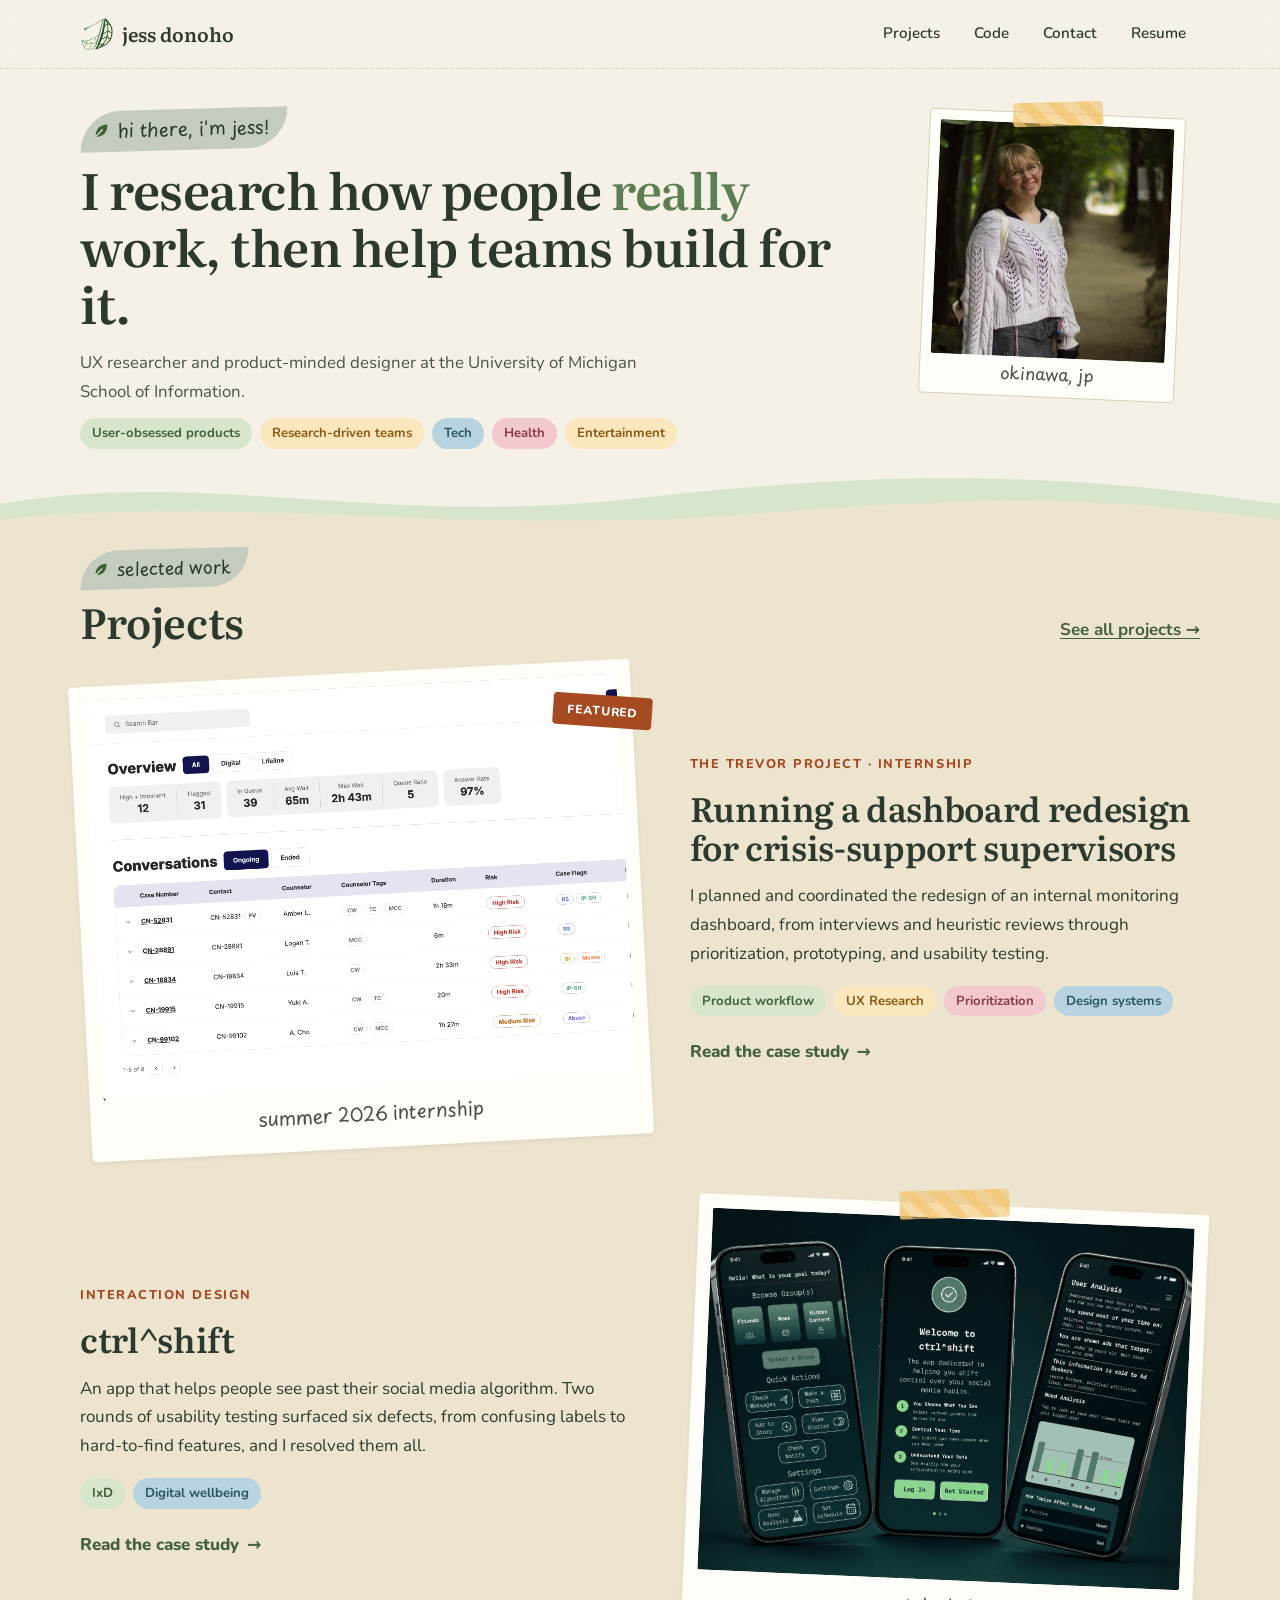
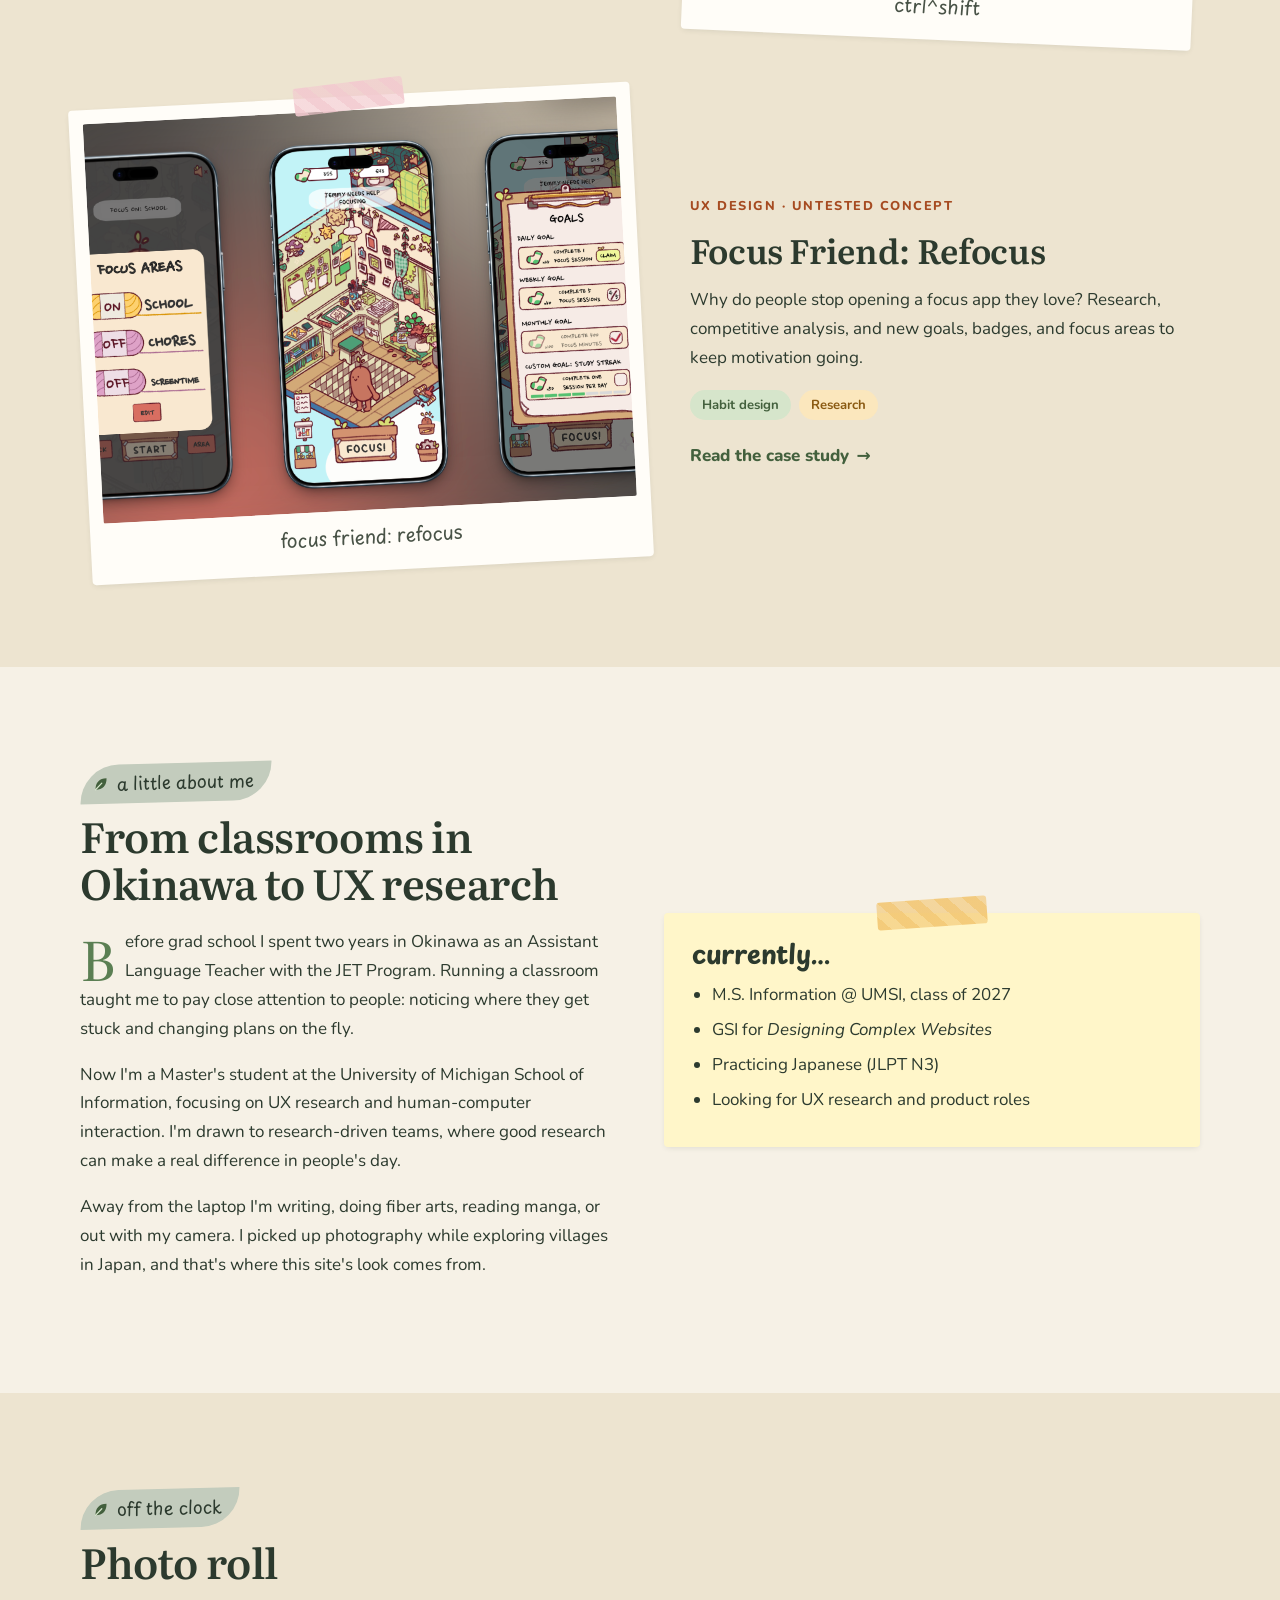
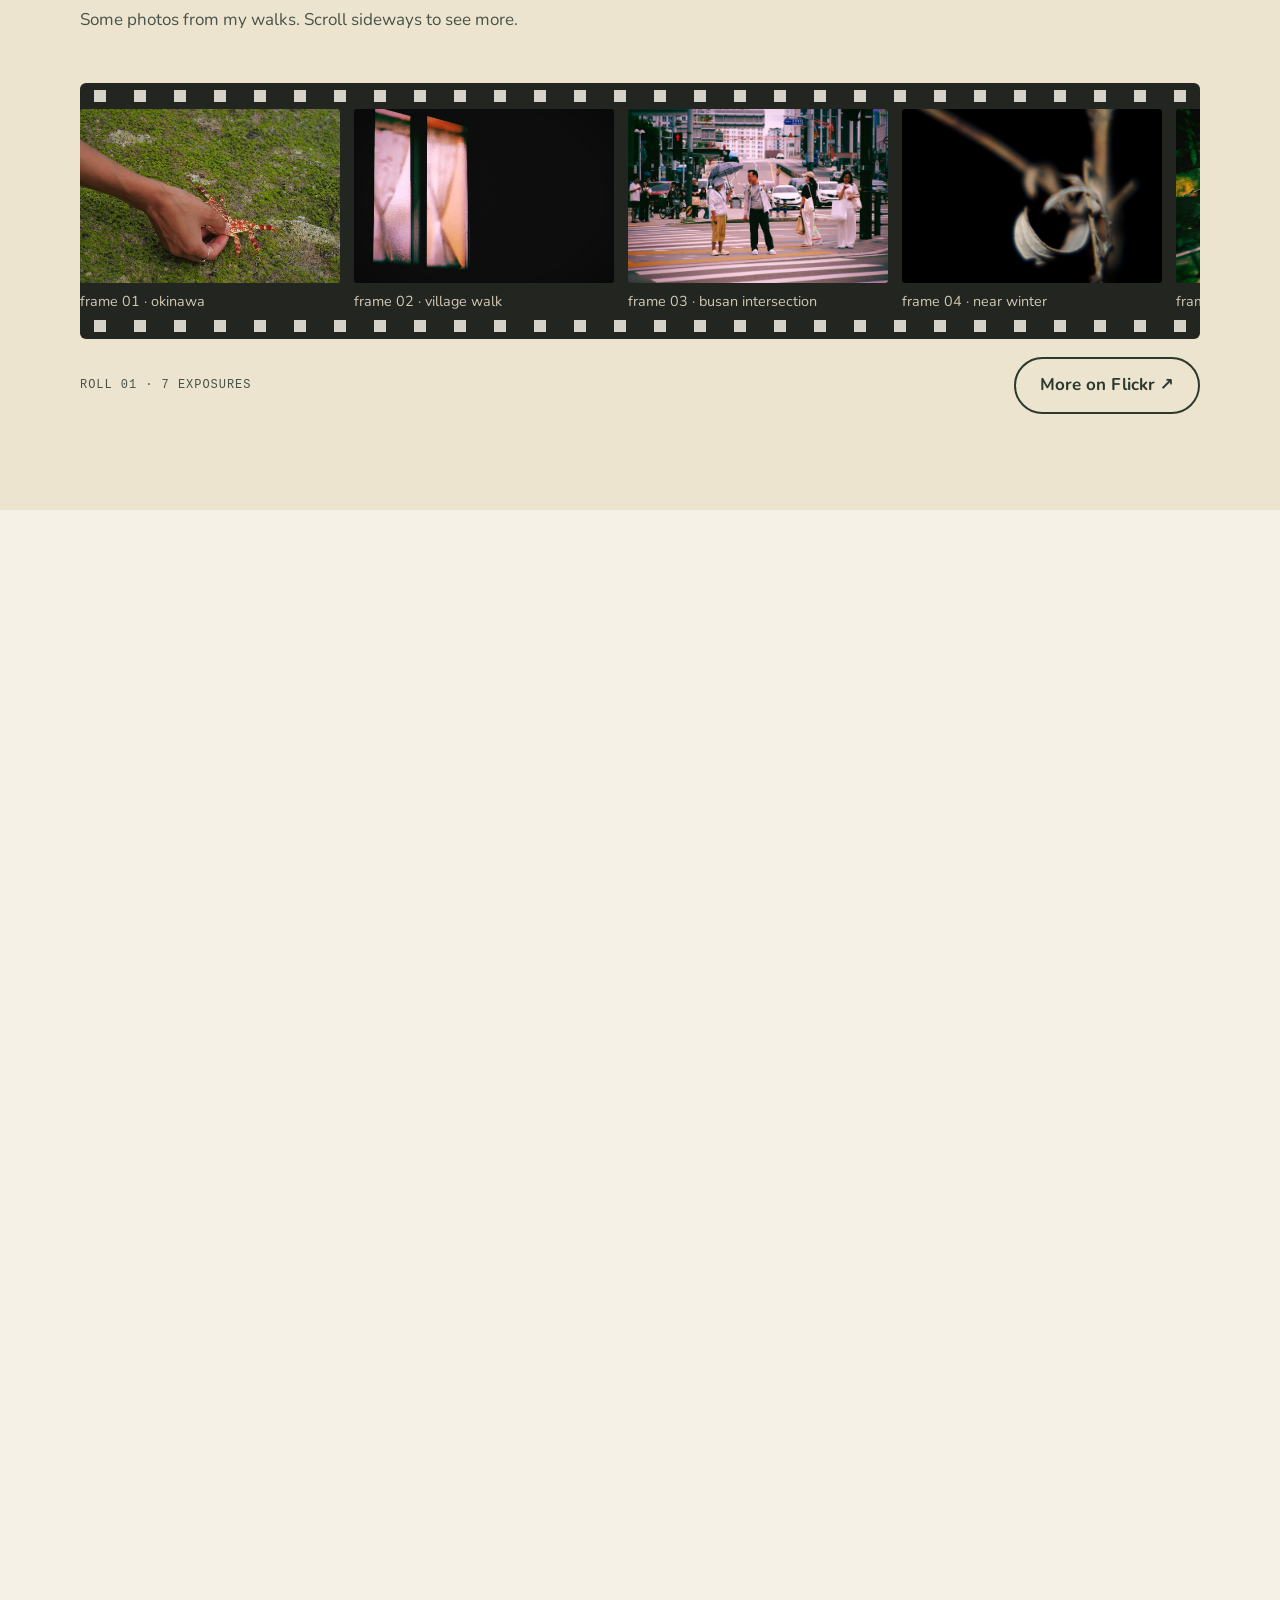
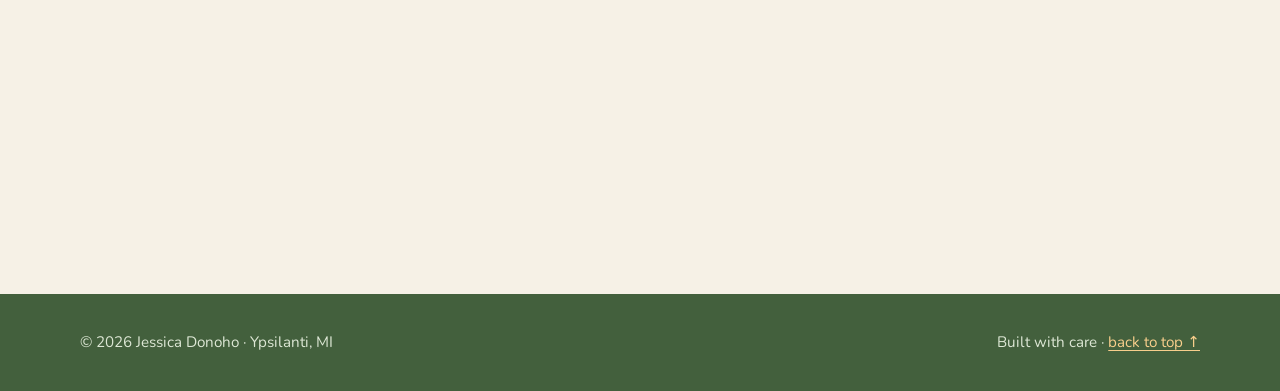
==== commit 6bbe47e0: "change font and hand written labels" ====
--- a/index.html
+++ b/index.html
@@ -32,10 +32,10 @@
   <link rel="icon" href="images/favicon-32.png" type="image/png" sizes="32x32" />
   <link rel="apple-touch-icon" href="images/apple-touch-icon.png" />
 
-  <!-- Fonts: Fraunces (headings), Nunito (body), Caveat (handwriting) -->
+  <!-- Fonts: Literata (headings), Nunito (body), Playpen Sans (handwriting) -->
   <link rel="preconnect" href="https://fonts.googleapis.com" />
   <link rel="preconnect" href="https://fonts.gstatic.com" crossorigin />
-  <link href="https://fonts.googleapis.com/css2?family=Caveat:wght@500;700&family=Fraunces:opsz,wght@9..144,500;9..144,600;9..144,700&family=Nunito:wght@400;600;700;800&display=swap" rel="stylesheet" />
+  <link href="https://fonts.googleapis.com/css2?family=Literata:ital,opsz,wght@0,7..72,400..700;1,7..72,400..700&family=Nunito:wght@400;600;700;800&family=Playpen+Sans:wght@400..700&display=swap" rel="stylesheet" />
 
   <!-- All styling lives here -->
   <link rel="stylesheet" href="css/styles.css" />
@@ -48,6 +48,7 @@
        Same on every page. If you add/rename a link, update the other pages too.
        ====================================================================== -->
   <header class="site-header">
+    <a class="skip-link" href="#main">Skip to Main</a>
     <nav class="nav container" aria-label="Main">
       <a class="logo" href="index.html">
         <img src="images/logo.png" alt="" width="34" height="34" />
@@ -70,7 +71,7 @@
   </header>
 
 
-  <main>
+  <main id="main">
 
     <!-- ====================================================================
          HERO
@@ -343,7 +344,7 @@
     <section class="section" id="contact" style="padding-top: 0;">
       <div class="container">
         <div class="contact-card reveal">
-          <span class="hand-label" style="color: var(--golden);">say hello!</span>
+          <span class="hand-label">say hello!</span>
           <h2>Let's make something thoughtful together</h2>
           <p>I'm looking for UX research and product roles at user-obsessed, research-driven companies in tech, health, and entertainment. I'd love to hear from you.</p>
           <div class="contact-links">
--- a/css/styles.css
+++ b/css/styles.css
@@ -50,9 +50,9 @@
   --blossom:      #F2C9CF;  /* cherry-blossom pink — the "cute" accent */
 
   /* --- Fonts (loaded from Google Fonts in each HTML <head>) --- */
-  --font-display: "Fraunces", Georgia, serif;          /* headings */
+  --font-display: "Literata", Georgia, serif;          /* headings */
   --font-body:    "Nunito", system-ui, sans-serif;     /* paragraphs */
-  --font-hand:    "Caveat", "Comic Sans MS", cursive;  /* handwritten notes */
+  --font-hand:    "Playpen Sans", "Comic Sans MS", cursive;  /* handwritten notes */
 
   /* --- Sizing --- */
   --container:    1120px;   /* max width of page content */
@@ -61,6 +61,7 @@
   --shadow:       0 2px 6px -2px rgba(44, 58, 46, 0.14);   /* photos and sticky notes only */
   --shadow-lift:  0 6px 16px -6px rgba(44, 58, 46, 0.22);  /* hover, and controls floating over images */
 }
+
 
 
 /* ==========================================================================
@@ -250,14 +251,30 @@
 .chip--pink  { background: var(--blossom); color: #8C3A4A; }
 .chip--sky   { background: var(--sky); color: #2D5566; }
 
-/* Handwritten label that sits above headings, e.g. "field note no. 02" */
+/* Handwritten label that sits above headings, e.g. "field note no. 02".
+   It's a little leaf tag: the two pointed corners echo the logo leaf, and the
+   ::before carries the logo's own silhouette (see images/favicon.svg).
+   The TAG is what tilts — the writing inside stays straight. */
 .hand-label {
-  display: inline-block;
+  display: inline-flex;
+  align-items: center;
+  gap: .45em;
   font-family: var(--font-hand);
-  font-size: 1.5rem;
-  color: var(--sunset);
-  transform: rotate(-2deg);
-  margin-bottom: 4px;
+  font-size: 1.1rem;
+  /* color: var(--moss-dark);
+  background: var(--fern); */
+  color: #2C3A2E;
+  background-color: #c3ccbd;
+  padding: 4px 18px 5px 13px;
+  border-radius: 999px 0 999px 0;   /* pointed bottom-left + top-right */
+  transform: rotate(-1.5deg);
+  margin-bottom: 10px;
+  /* border: 2px var(--moss-dark) solid; */
+}
+.hand-label::before {               /* the leaf itself */
+  content: "";
+  width: .9em; height: .9em; flex: none;
+  background: url("data:image/svg+xml,%3Csvg xmlns='http://www.w3.org/2000/svg' viewBox='0 0 40 40'%3E%3Cpath d='M6 34C6 16 16 6 34 6 34 24 24 34 6 34Z' fill='%2343603D'/%3E%3Cpath d='M6 34 22 18' stroke='%23D6E5CB' stroke-width='3' stroke-linecap='round'/%3E%3C/svg%3E") no-repeat center/contain;
 }
 
 
@@ -281,7 +298,7 @@
 .polaroid img { width: 100%; aspect-ratio: 4 / 5; object-fit: cover; border-radius: 2px; }
 .polaroid figcaption {
   font-family: var(--font-hand);
-  font-size: 1.4rem;
+  font-size: 1.19rem;
   text-align: center;
   margin-top: 10px;
   color: var(--ink-soft);
@@ -378,8 +395,8 @@
 .film-frames figure:hover img { filter: saturate(1.2) brightness(1.05); }
 .film-frames figcaption {
   color: #CFC8B4;
-  font-family: var(--font-hand);
-  font-size: 1.15rem;
+  font-family: var(--font-body);
+  font-size: .9rem;
   margin-top: 6px;
 }
 
@@ -392,7 +409,7 @@
 
 .hero h1 { font-size: clamp(1.9rem, 3.9vw, 3.25rem); margin-bottom: .35em; }
 .hero h1 span.wave { color: var(--moss); }         /* colored word in the headline */
-.hero .hand-label { font-size: 1.35rem; }
+.hero .hand-label { font-size: 1.16rem; }
 .hero .lede { font-size: 1.05rem; color: var(--ink-soft); max-width: 560px; margin-bottom: 12px; }
 .hero .actions { display: flex; gap: 14px; flex-wrap: wrap; margin-top: 28px; }
 
@@ -442,9 +459,9 @@
   position: absolute;
   bottom: -46px; left: 0;
   font-family: var(--font-hand);
-  font-size: 1.5rem;
+  font-size: 1.28rem;
   color: var(--sunset);
-  transform: rotate(-6deg);
+  transform: rotate(3deg);
 }
 
 /* Floating decorative leaves / sun in the hero background */
@@ -484,7 +501,7 @@
   transform: rotate(1.5deg);
   position: relative;
 }
-.note-card h3 { font-family: var(--font-hand); font-size: 1.9rem; font-weight: 700; }
+.note-card h3 { font-family: var(--font-hand); font-size: 1.62rem; font-weight: 700; }
 .note-card ul { margin: 0; padding-left: 20px; }
 .note-card li { margin-bottom: 6px; }
 
@@ -602,9 +619,9 @@
   position: absolute;
   top: 50%; left: calc(100% + 10px);           /* sits beside the button, on the page background */
   font-family: var(--font-hand);
-  font-size: 1.05rem;
+  font-size: 0.89rem;
   color: var(--sunset);
-  transform: translateY(-50%) rotate(-4deg);
+  transform: translateY(-50%) rotate(2deg);
   white-space: nowrap;
 }
 @media (min-width: 721px) {
@@ -646,7 +663,7 @@
 }
 .trail li.is-now::before { background: var(--sunset); }  /* current roles in orange */
 .trail h3 { margin-bottom: 2px; font-size: 1.2rem; }
-.trail .when { font-family: var(--font-hand); font-size: 1.3rem; color: var(--sunset); }
+.trail .when { font-family: var(--font-body); font-size: .9rem; font-weight: 600; color: var(--sunset); }
 .trail p { color: var(--ink-soft); margin: 4px 0 0; }
 
 .edu-card {
@@ -776,7 +793,7 @@
   top: 96px;
   font-size: .92rem;
 }
-.toc .hand-label { font-size: 1.35rem; }
+.toc .hand-label { font-size: 1.16rem; }
 .toc ol { list-style: none; margin: 8px 0 0; padding: 0; border-left: 2px dashed var(--line); }
 .toc a {
   display: block;
@@ -807,7 +824,7 @@
   padding: 26px 30px;
   position: relative;
 }
-.tldr h3 { font-family: var(--font-hand); font-size: 1.8rem; margin-bottom: 6px; }
+.tldr h3 { font-family: var(--font-hand); font-size: 1.53rem; margin-bottom: 6px; }
 .tldr p:last-child { margin: 0; }
 
 /* --- Big-number stat cards --- */
@@ -847,7 +864,7 @@
 .card .icon svg { width: 22px; height: 22px; }
 .card h3 { font-size: 1.15rem; }
 .card p { color: var(--ink-soft); font-size: .97rem; margin: 0; }
-.card .tag { font-family: var(--font-hand); font-size: 1.2rem; color: var(--sunset); }
+.card .tag { font-family: var(--font-hand); font-size: 1.02rem; color: var(--sunset); }
 
 /* --- Workflow phases (a stack of steps; a horizontal path on desktop) --- */
 .phases {
@@ -906,7 +923,7 @@
 }
 .persona { align-items: start; }
 .persona .polaroid img { aspect-ratio: 1; }
-.persona .tag { font-family: var(--font-hand); font-size: 1.3rem; color: var(--sunset); }
+.persona .tag { font-family: var(--font-hand); font-size: 1.11rem; color: var(--sunset); }
 .persona h3 { margin-bottom: 10px; }
 .persona-quote {
   margin: 16px 0;
@@ -924,7 +941,7 @@
 /* --- Before / after pair --- */
 .before-after { display: grid; grid-template-columns: 1fr; gap: 24px; margin: 24px 0; }
 .before-after .label {
-  font-family: var(--font-hand); font-size: 1.4rem;
+  font-family: var(--font-body); font-size: .9rem; font-weight: 600;
 }
 .before-after .before .label { color: #B5553A; }
 .before-after .after .label  { color: var(--moss-dark); }
@@ -932,7 +949,7 @@
 /* Before/after carousel: one image at a time, full size, no cropping.
    The prev/next buttons become invisible click zones over each half. */
 .ba-carousel { margin: 24px 0; }
-.ba-carousel .label { display: block; font-family: var(--font-hand); font-size: 1.4rem; }
+.ba-carousel .label { display: block; font-family: var(--font-body); font-size: .9rem; font-weight: 600; }
 .ba-carousel .before .label { color: #B5553A; }
 .ba-carousel .after .label  { color: var(--moss-dark); }
 .ba-carousel .carousel-slide img { aspect-ratio: auto; object-fit: initial; background: none; }
@@ -986,7 +1003,7 @@
 .screens figure { margin: 0; }
 .screens img { width: 100%; border-radius: var(--radius-sm); }
 .screens figcaption {
-  font-family: var(--font-hand); font-size: 1.2rem;
+  font-family: var(--font-body); font-size: .9rem;
   color: var(--ink-soft); text-align: center; margin-top: 6px;
 }
 .screens--paper img { border: 1px solid var(--line); }
@@ -1019,7 +1036,7 @@
   transition: box-shadow .5s var(--ds-ease);
 }
 .hifi-collage figcaption {
-  font-family: var(--font-hand); font-size: 1.15rem; line-height: 1.2;
+  font-family: var(--font-body); font-size: .9rem; line-height: 1.4;
   color: var(--ink-soft); text-align: center; margin-top: 8px;
 }
 .hifi-collage figure:is(:hover, :focus-visible) {
@@ -1045,7 +1062,7 @@
 .hover-hint {
   display: none; align-items: center; justify-content: center; gap: 8px;
   margin: 20px 0 0;
-  font-family: var(--font-hand); font-size: 1.25rem; color: var(--moss-dark);
+  font-family: var(--font-body); font-size: .9rem; font-weight: 600; color: var(--moss-dark);
   transition: opacity .6s ease;
 }
 .hover-hint svg { width: 20px; height: 20px; animation: hint-cursor 2.4s ease-in-out infinite; }
@@ -1124,7 +1141,7 @@
 .carousel-foot {
   display: flex; justify-content: center; align-items: center; gap: 16px; margin-top: 4px;
 }
-.carousel-count { font-family: var(--font-hand); font-size: 1.3rem; color: var(--ink-soft); }
+.carousel-count { font-family: var(--font-body); font-size: .9rem; font-weight: 600; color: var(--ink-soft); font-variant-numeric: tabular-nums; }
 .carousel-dots { display: flex; gap: 8px; }
 .carousel-dots button {
   width: 10px; height: 10px; padding: 0; border: 0; border-radius: 50%;
@@ -1165,7 +1182,7 @@
   position: absolute; right: 12px; top: 10px;
   padding: 0 10px; border-radius: 999px;
   background: var(--fern); color: var(--moss-dark);
-  font-family: var(--font-hand); font-size: 1.2rem;
+  font-family: var(--font-body); font-size: .9rem; font-weight: 600;
 }
 .ds-tile:is(:hover, :focus-visible) { box-shadow: var(--shadow-lift); outline: none; }
 .ds-tile:focus-visible { box-shadow: 0 0 0 3px var(--golden), var(--shadow-lift); }
@@ -1319,3 +1336,18 @@
   html { scroll-behavior: auto; }
   .reveal { opacity: 1; transform: none; }
 }
+
+/* ==============
+Skip to main
+============== */
+.skip-link{
+  padding: 8px;
+  position: absolute;
+  border:#A64B21 solid 2px;
+  top: -1000px;
+  background: var(--paper);
+}
+.skip-link:focus{
+  top: 10px;
+  left: 10px;
+}
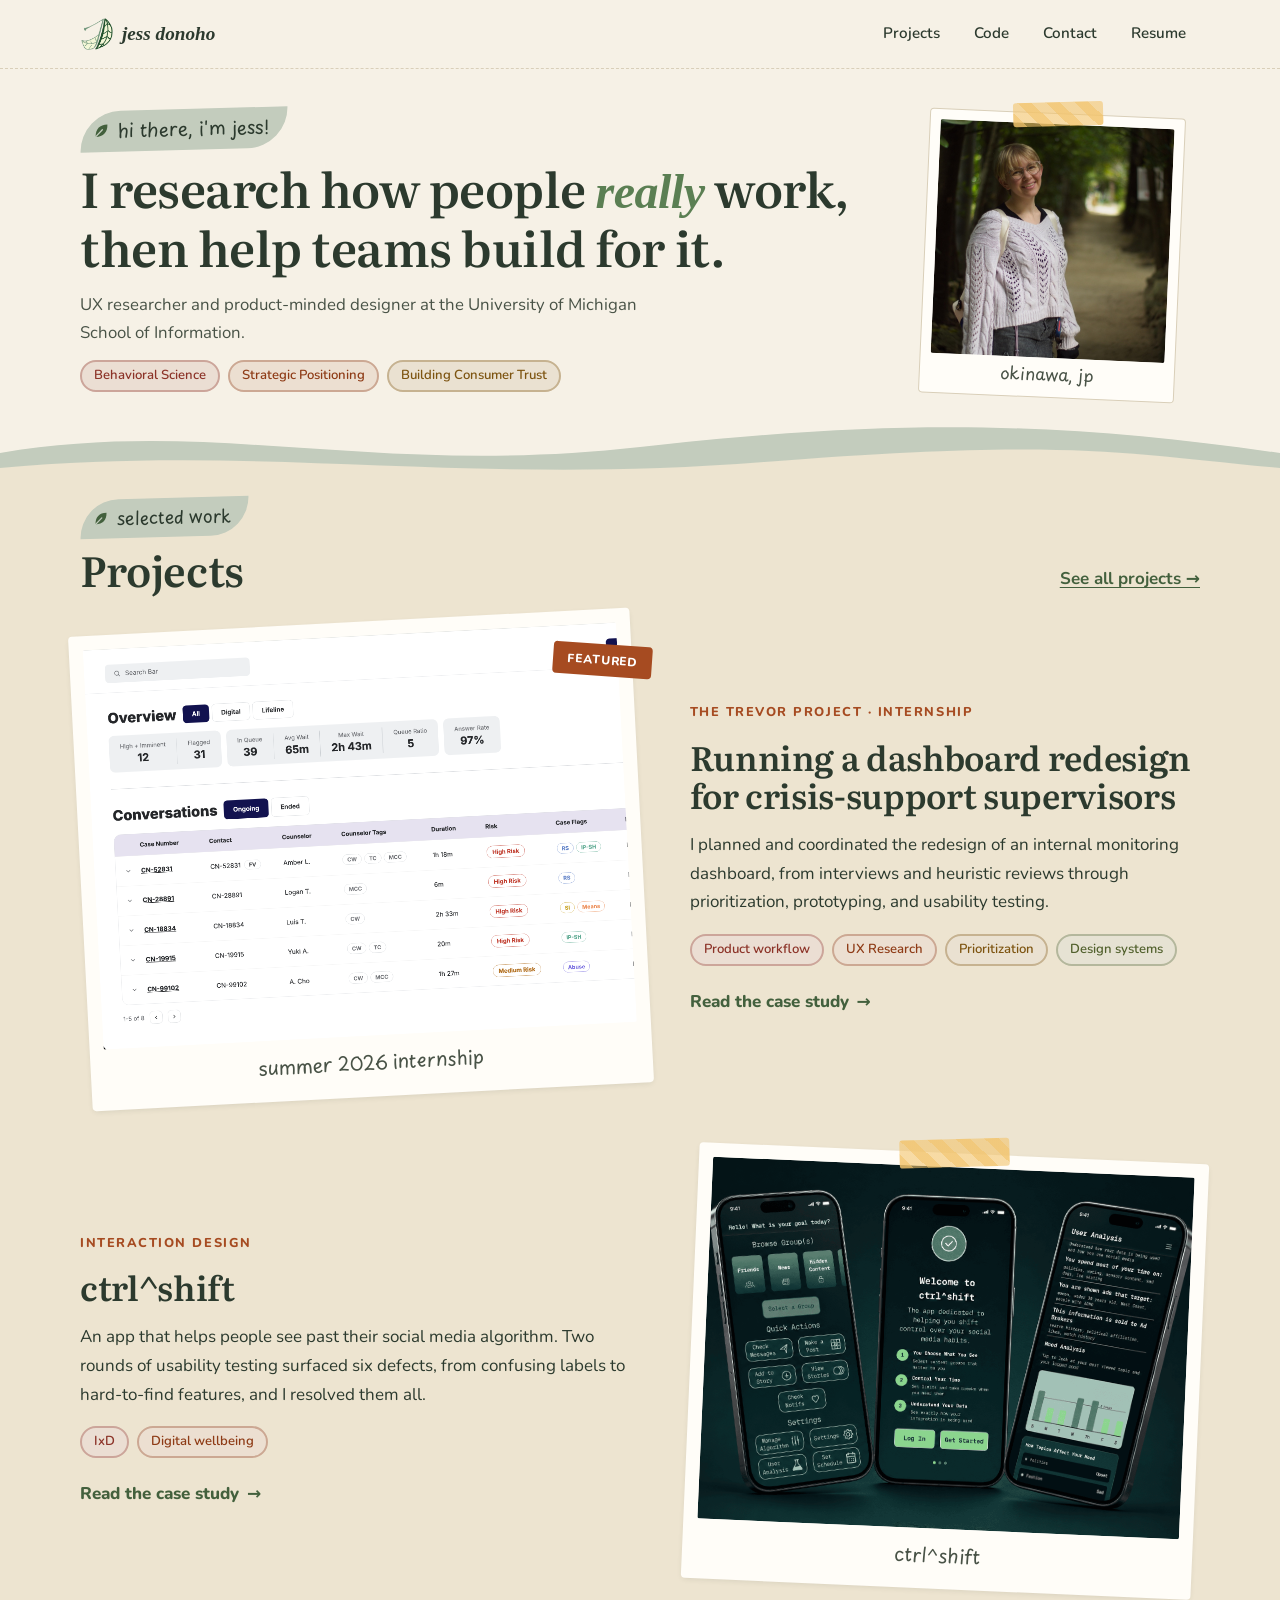
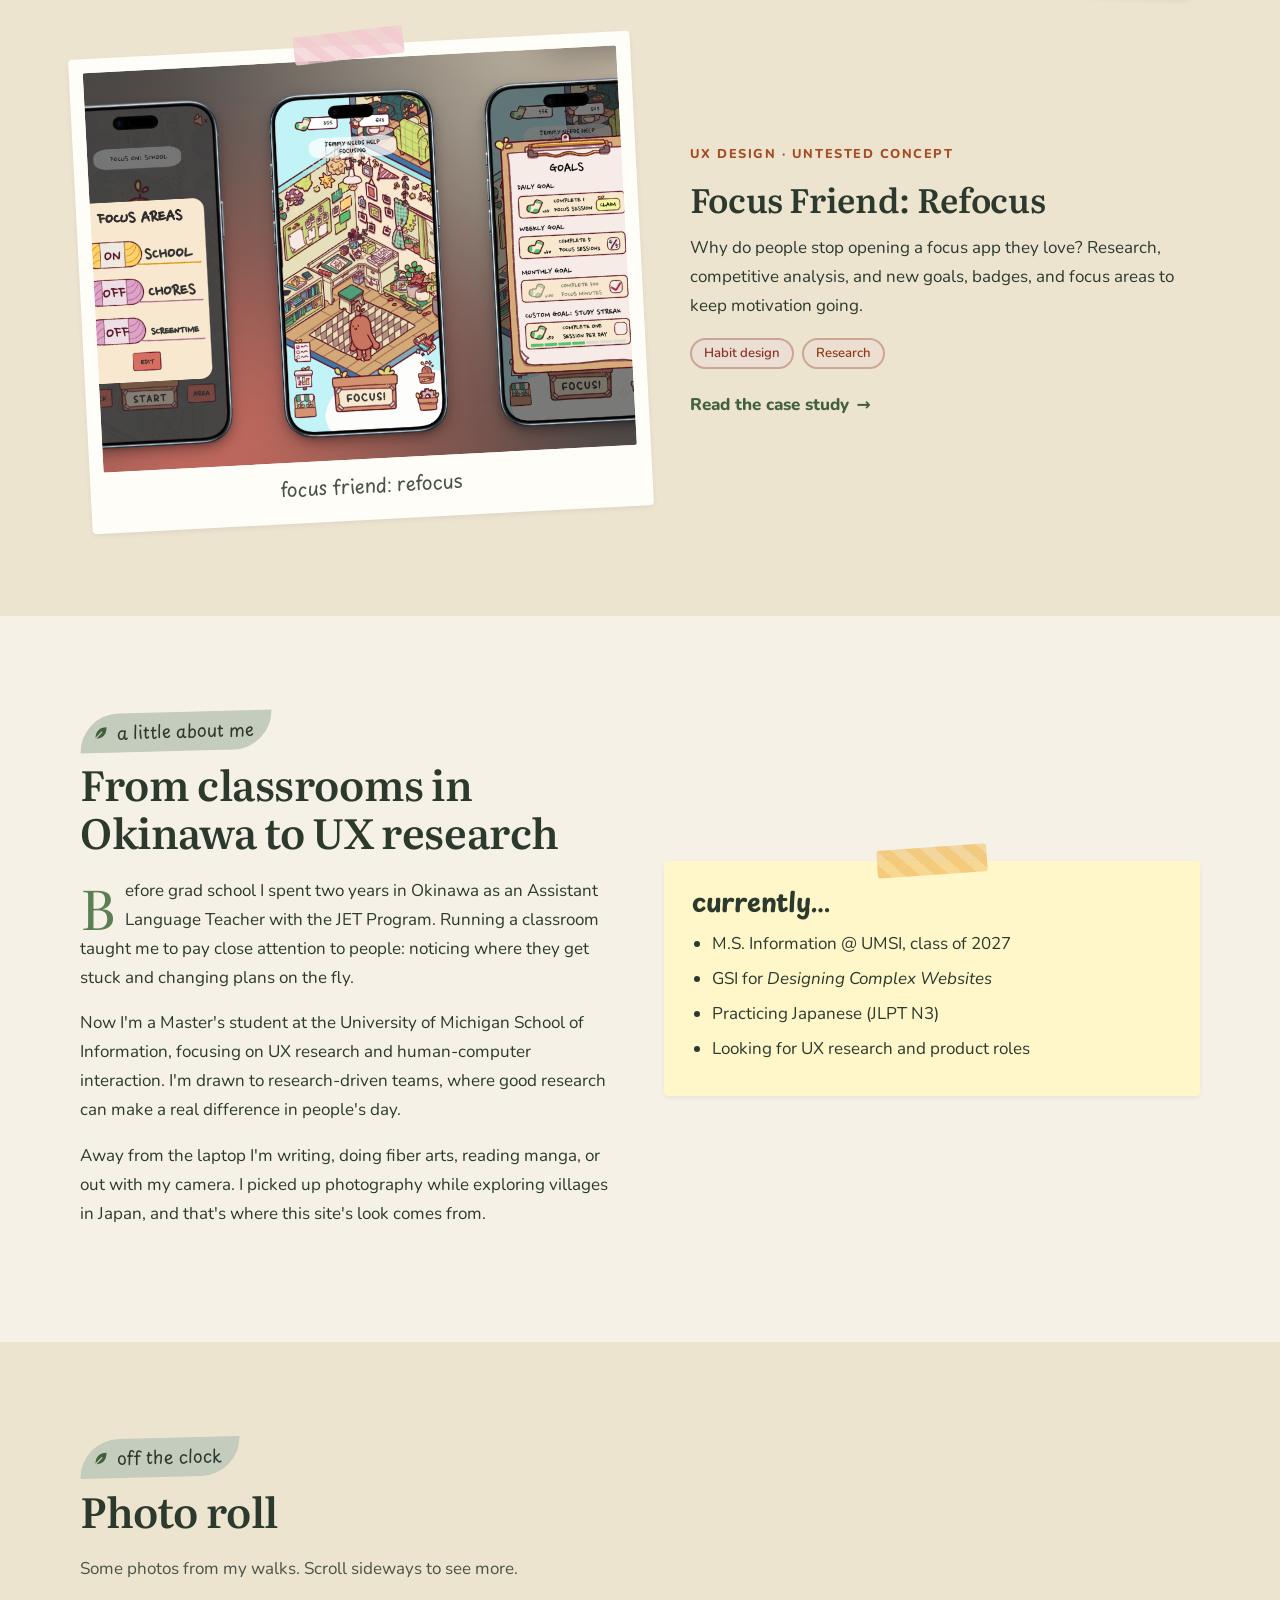
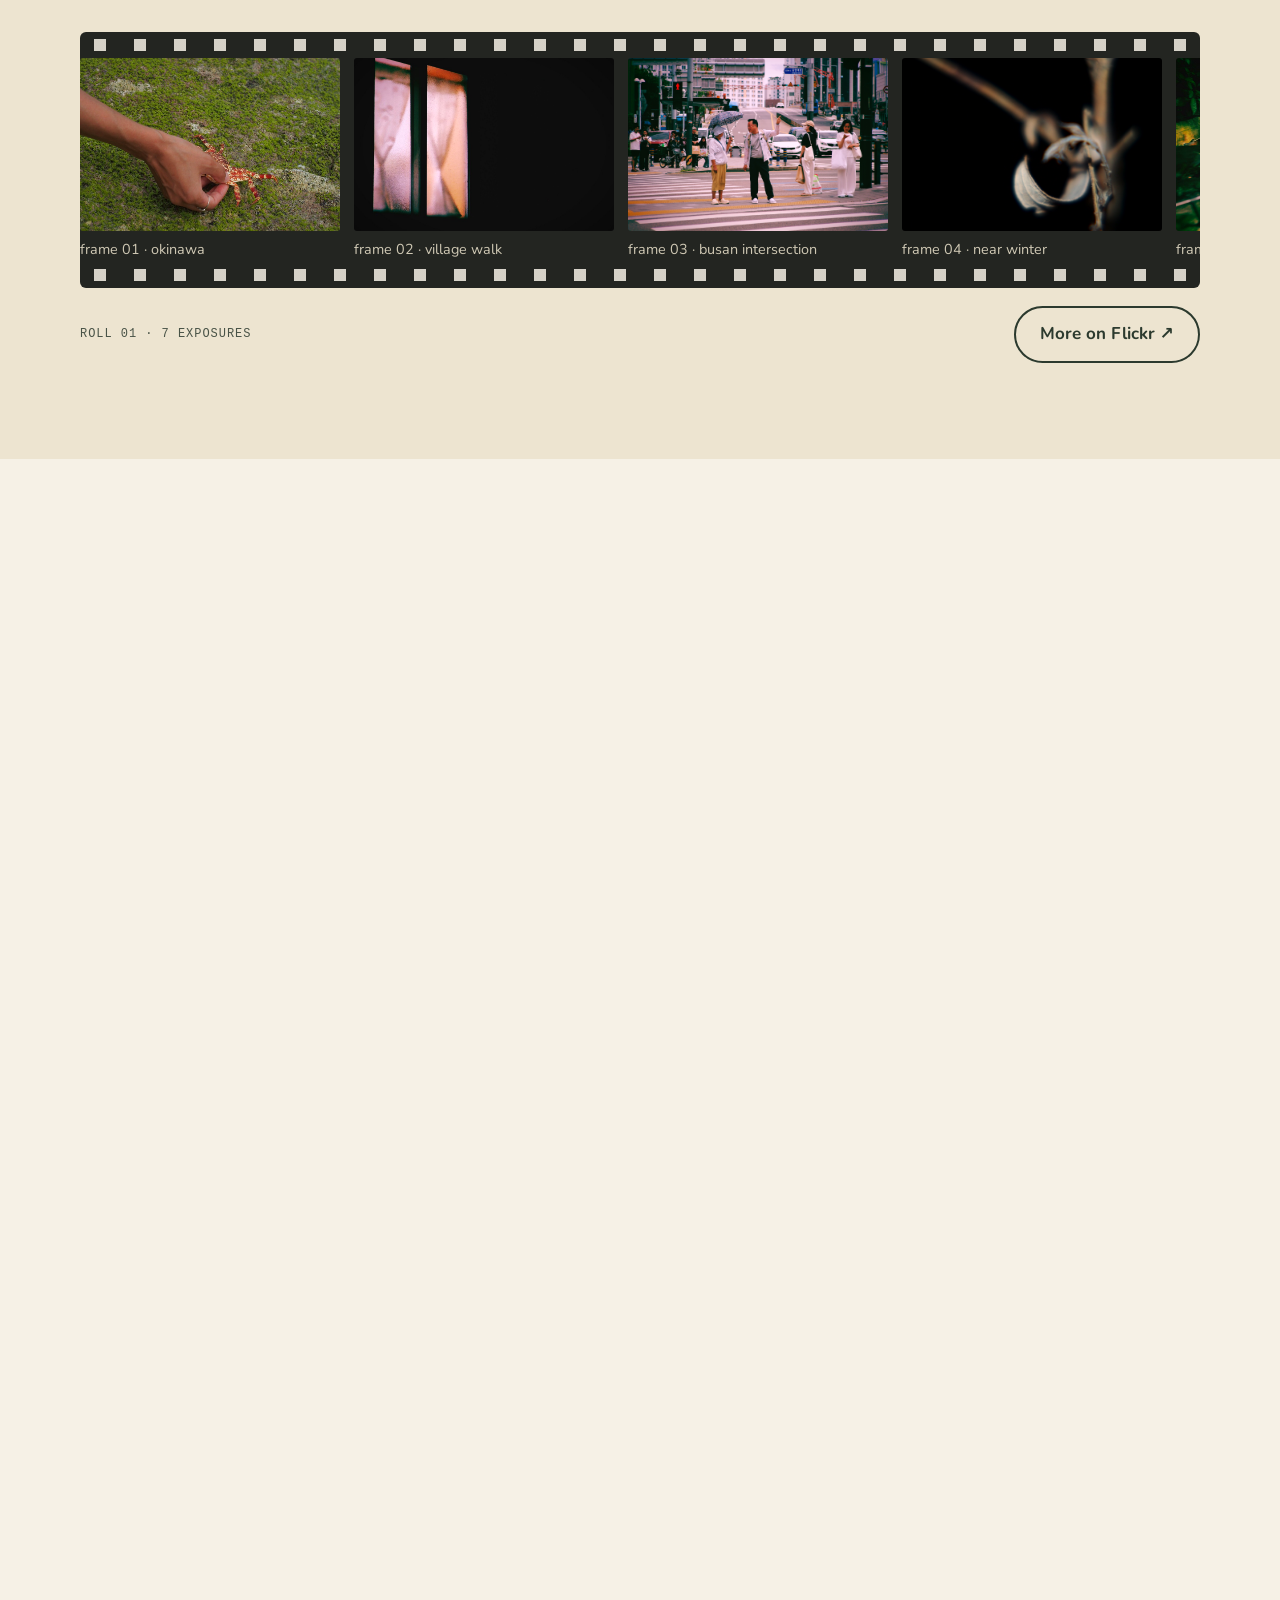
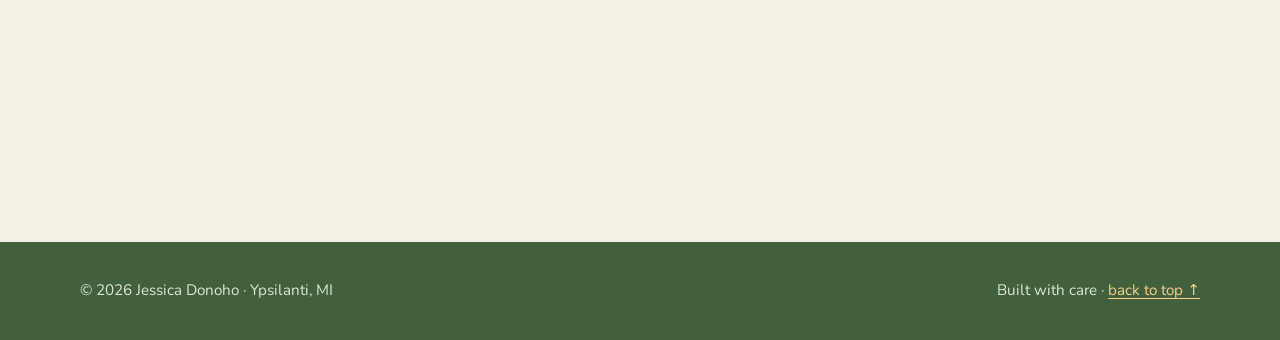
==== commit b9f54501: "add photos to trevor and add html reset" ====
--- a/index.html
+++ b/index.html
@@ -38,6 +38,7 @@
   <link href="https://fonts.googleapis.com/css2?family=Literata:ital,opsz,wght@0,7..72,400..700;1,7..72,400..700&family=Nunito:wght@400;600;700;800&family=Playpen+Sans:wght@400..700&display=swap" rel="stylesheet" />
 
   <!-- All styling lives here -->
+  <link rel="stylesheet" href="css/html_reset.css"/>
   <link rel="stylesheet" href="css/styles.css" />
 </head>
 
@@ -91,18 +92,18 @@
             School of Information.
           </p>
           <ul class="chips">
-            <li class="chip">User-obsessed products</li>
-            <li class="chip chip--sun">Research-driven teams</li>
-            <li class="chip chip--sky">Tech</li>
-            <li class="chip chip--pink">Health</li>
-            <li class="chip chip--sun">Entertainment</li>
+            <li class="chip">Behavioral Science</li>
+            <li class="chip">Strategic Positioning</li>
+            <li class="chip">Building Consumer Trust</li>
+            <!-- <li class="chip">Health</li>
+            <li class="chip">Entertainment</li> -->
           </ul>
         </div>
       </div>
 
       <!-- Rolling hills at the bottom of the hero -->
       <svg class="hills" viewBox="0 0 1440 120" preserveAspectRatio="none" aria-hidden="true">
-        <path d="M0 70 C 240 10, 420 110, 720 60 S 1200 20, 1440 70 V120 H0Z" fill="#D6E5CB" />
+        <path d="M0 70 C 240 10, 420 110, 720 60 S 1200 20, 1440 70 V120 H0Z" fill="#C3CCBD" />
         <path d="M0 95 C 300 55, 520 125, 860 85 S 1260 70, 1440 95 V120 H0Z" fill="#EDE4D0" />
       </svg>
     </section>
@@ -148,9 +149,9 @@
               </p>
               <ul class="chips">
                 <li class="chip">Product workflow</li>
-                <li class="chip chip--sun">UX Research</li>
-                <li class="chip chip--pink">Prioritization</li>
-                <li class="chip chip--sky">Design systems</li>
+                <li class="chip">UX Research</li>
+                <li class="chip">Prioritization</li>
+                <li class="chip">Design systems</li>
               </ul>
               <span class="project-cta" aria-hidden="true">Read the case study <span>→</span></span>
             </div>
@@ -170,7 +171,7 @@
               <p>An app that helps people see past their social media algorithm. Two rounds of usability testing surfaced six defects, from confusing labels to hard-to-find features, and I resolved them all.</p>
               <ul class="chips">
                 <li class="chip">IxD</li>
-                <li class="chip chip--sky">Digital wellbeing</li>
+                <li class="chip">Digital wellbeing</li>
               </ul>
               <span class="project-cta" aria-hidden="true">Read the case study <span>→</span></span>
             </div>
@@ -190,7 +191,7 @@
               <p>Why do people stop opening a focus app they love? Research, competitive analysis, and new goals, badges, and focus areas to keep motivation going.</p>
               <ul class="chips">
                 <li class="chip">Habit design</li>
-                <li class="chip chip--sun">Research</li>
+                <li class="chip">Research</li>
               </ul>
               <span class="project-cta" aria-hidden="true">Read the case study <span>→</span></span>
             </div>
@@ -326,12 +327,12 @@
             <li class="chip">User interviews</li>
             <li class="chip">Heuristic evaluation</li>
             <li class="chip">Usability testing</li>
-            <li class="chip chip--sun">Agile / Scrum</li>
-            <li class="chip chip--sun">Roadmapping</li>
-            <li class="chip chip--pink">Figma &amp; FigJam</li>
-            <li class="chip chip--pink">Design systems</li>
-            <li class="chip chip--sky">HTML / CSS</li>
-            <li class="chip chip--sky">Japanese (N3)</li>
+            <li class="chip">Agile / Scrum</li>
+            <li class="chip">Roadmapping</li>
+            <li class="chip">Figma &amp; FigJam</li>
+            <li class="chip">Design systems</li>
+            <li class="chip">HTML / CSS</li>
+            <li class="chip">Japanese (N3)</li>
           </ul>
         </div>
       </div>
--- a/css/styles.css
+++ b/css/styles.css
@@ -39,11 +39,21 @@
   --ink:          #2C3A2E;  /* main text — deep forest green, softer than black */
   --ink-soft:     #495347;  /* secondary text */
   --line:         #D9CFB9;  /* borders and dividers */
+  --line-strong:  #C3B79C;  /* same family, dark enough to read as a hairline */
+
+  /* --- Autumn foliage, for the topic chips (maple -> russet -> ochre ->
+     olive -> bark). Each hue is a deep text value, a mid edge and a pale
+     fill; every text/fill pair clears AA on paper and on paper-deep. --- */
+  --maple:  #8C3328;  --maple-edge:  #CCA59A;  --maple-fill:  #EBDED3;
+  --russet: #8E3B16;  --russet-edge: #CCA893;  --russet-fill: #ECDFD1;
+  --ochre:  #7D5410;  --ochre-edge:  #C6B290;  --ochre-fill:  #EAE1D1;
+  --olive:  #51602C;  --olive-edge:  #B4B79C;  --olive-fill:  #E6E2D3;
+  --bark:   #6B4A33;  --bark-edge:   #BEAE9E;  --bark-fill:   #E8E0D4;
 
   /* --- Nature accents --- */
   --moss:         #5B7F53;  /* primary accent — links, buttons */
   --moss-dark:    #43603D;  /* hover state for moss */
-  --fern:         #D6E5CB;  /* pale green fill for chips / highlights */
+  --sage:         #C3CCBD;  /* soft sage fill — pairs with --ink, not --moss-dark */
   --sunset:       #A64B21;  /* warm terracotta — secondary accent */
   --golden:       #F8CE8C;  /* golden hour — small highlights, tape */
   --sky:          #B7D3DF;  /* soft sky blue */
@@ -162,6 +172,7 @@
   font-size: 1.2rem;
   color: var(--ink);
   text-decoration: none;
+  font-style: italic;
 }
 .logo img { width: 34px; height: 34px; transition: transform .4s; }
 .logo:hover img { transform: rotate(-12deg); }
@@ -189,7 +200,7 @@
   transition: background .2s;
 }
 .nav-links a:hover,
-.nav-links a[aria-current="page"] { background: var(--fern); color: var(--moss-dark); }
+.nav-links a[aria-current="page"] { background: var(--sage); color: var(--ink); }
 
 /* Hamburger button — hidden once the links fit in a row (see section 19) */
 .nav-toggle {
@@ -205,7 +216,8 @@
   z-index: 60;
   pointer-events: none;
   opacity: 0;
-  background: linear-gradient(135deg, var(--blossom), #E89BAA);
+  /* background: linear-gradient(135deg, var(--blossom), #E89BAA); */
+  background: linear-gradient(135deg, #d77243, #A64B21);
   border-radius: 100% 10% 100% 35%;
   animation: petal-fall 2s ease-in forwards;
 }
@@ -240,16 +252,24 @@
 /* Small rounded tags, e.g. "UX Research" */
 .chips { display: flex; flex-wrap: wrap; gap: 8px; list-style: none; padding: 0; margin: 0; }
 .chip {
+  /* One quiet treatment for every tag. The background stays transparent so
+     chips sit correctly on paper, on paper-deep and inside cards, and the
+     hairline carries the shape instead of a fill. */
   padding: 4px 12px;
   border-radius: 999px;
-  background: var(--fern);
-  color: var(--moss-dark);
+  border: 2px solid var(--line-strong);
+  background: transparent;
+  color: var(--ink);
   font-size: 0.82rem;
-  font-weight: 700;
-}
-.chip--sun   { background: #FBE7BD; color: #8A5A12; }
-.chip--pink  { background: var(--blossom); color: #8C3A4A; }
-.chip--sky   { background: var(--sky); color: #2D5566; }
+  font-weight: 600;
+  line-height: 1.5;
+}
+/* Hues cycle in leaf-turn order down each list. */
+.chip:nth-child(5n+1) { border-color: var(--maple-edge);  background: var(--maple-fill);  color: var(--maple); }
+.chip:nth-child(5n+2) { border-color: var(--russet-edge); background: var(--russet-fill); color: var(--russet); }
+.chip:nth-child(5n+3) { border-color: var(--ochre-edge);  background: var(--ochre-fill);  color: var(--ochre); }
+.chip:nth-child(5n+4) { border-color: var(--olive-edge);  background: var(--olive-fill);  color: var(--olive); }
+.chip:nth-child(5n+5) { border-color: var(--bark-edge);   background: var(--bark-fill);   color: var(--bark); }
 
 /* Handwritten label that sits above headings, e.g. "field note no. 02".
    It's a little leaf tag: the two pointed corners echo the logo leaf, and the
@@ -261,10 +281,8 @@
   gap: .45em;
   font-family: var(--font-hand);
   font-size: 1.1rem;
-  /* color: var(--moss-dark);
-  background: var(--fern); */
-  color: #2C3A2E;
-  background-color: #c3ccbd;
+  color: var(--ink);
+  background: var(--sage);
   padding: 4px 18px 5px 13px;
   border-radius: 999px 0 999px 0;   /* pointed bottom-left + top-right */
   transform: rotate(-1.5deg);
@@ -274,7 +292,7 @@
 .hand-label::before {               /* the leaf itself */
   content: "";
   width: .9em; height: .9em; flex: none;
-  background: url("data:image/svg+xml,%3Csvg xmlns='http://www.w3.org/2000/svg' viewBox='0 0 40 40'%3E%3Cpath d='M6 34C6 16 16 6 34 6 34 24 24 34 6 34Z' fill='%2343603D'/%3E%3Cpath d='M6 34 22 18' stroke='%23D6E5CB' stroke-width='3' stroke-linecap='round'/%3E%3C/svg%3E") no-repeat center/contain;
+  background: url("data:image/svg+xml,%3Csvg xmlns='http://www.w3.org/2000/svg' viewBox='0 0 40 40'%3E%3Cpath d='M6 34C6 16 16 6 34 6 34 24 24 34 6 34Z' fill='%2343603D'/%3E%3Cpath d='M6 34 22 18' stroke='%23C3CCBD' stroke-width='3' stroke-linecap='round'/%3E%3C/svg%3E") no-repeat center/contain;
 }
 
 
@@ -407,8 +425,14 @@
 .hero { padding: 32px 0 68px; position: relative; overflow: hidden; }
 .hero > .container { position: relative; z-index: 1; }   /* keeps content above the hills */
 
-.hero h1 { font-size: clamp(1.9rem, 3.9vw, 3.25rem); margin-bottom: .35em; }
-.hero h1 span.wave { color: var(--moss); }         /* colored word in the headline */
+.hero h1 {
+  /* Capped at 3rem so the headline sets in two full lines that reach
+     across to the portrait. At 3.25rem it needed three, and the reset's
+     text-wrap: balance then evened them into a narrow block. */
+  font-size: clamp(1.9rem, 3.9vw, 3rem);
+  margin-bottom: .35em;
+}
+.hero h1 span.wave { color: var(--moss); font-style: italic}         /* colored word in the headline */
 .hero .hand-label { font-size: 1.16rem; }
 .hero .lede { font-size: 1.05rem; color: var(--ink-soft); max-width: 560px; margin-bottom: 12px; }
 .hero .actions { display: flex; gap: 14px; flex-wrap: wrap; margin-top: 28px; }
@@ -586,7 +610,7 @@
   background: #2C3A2E;
   border: 2px solid var(--moss-dark);
   border-radius: var(--radius-sm);
-  box-shadow: 4px 4px 0 var(--fern);
+  box-shadow: 4px 4px 0 var(--sage);
   text-decoration: none;
   transition: transform .2s, box-shadow .2s;
 }
@@ -598,7 +622,7 @@
 .term-dots { display: flex; gap: 5px; flex-shrink: 0; }
 .term-dots i { width: 9px; height: 9px; border-radius: 50%; background: var(--blossom); }
 .term-dots i:nth-child(2) { background: var(--golden); }
-.term-dots i:nth-child(3) { background: var(--fern); }
+.term-dots i:nth-child(3) { background: var(--sage); }
 .term-link code {
   font-family: ui-monospace, "SFMono-Regular", Menlo, monospace;
   font-size: .95rem;
@@ -740,6 +764,42 @@
 }
 .cs-hero h1 { max-width: 880px; }
 .cs-hero .lede { font-size: 1.2rem; color: var(--ink-soft); max-width: 720px; }
+
+/* Trevor Hero — reflows like the home hero portrait (see .hero-portrait).
+   Phones: the polaroid floats inline so the copy wraps around it.
+   721px and up: it becomes its own column beside the copy. */
+.trevor-hero .inner-container {
+  display: block;                 /* a float needs normal block flow, not flex */
+}
+.trevor-hero .inner-container::after {
+  content: ""; display: block; clear: both;   /* contain the float */
+}
+.trevor-hero .cs-portrait {
+  float: right;
+  width: 108px;
+  margin: 0 2px 8px 14px;
+  padding: 6px 6px 4px;
+}
+.trevor-hero .cs-portrait.taped::before { top: -8px; width: 54px; height: 16px; }
+.trevor-hero figcaption { font-size: .9rem; }
+
+@media (min-width: 721px) {
+  .trevor-hero .inner-container {
+    display: flex;
+    flex-direction: row-reverse;
+    gap: 20px;
+  }
+  .trevor-hero .inner-container::after { content: none; }
+  .trevor-hero .cs-portrait {
+    float: none;
+    width: auto;
+    margin: 0;
+    padding: 14px 14px 18px;      /* back to the standard polaroid padding */
+    flex-basis: 20%;
+    align-self: center;
+  }
+  .trevor-hero .cs-portrait.taped::before { top: -14px; width: 110px; height: 28px; }
+}
 
 /* Role / Team / Timeline / Tools row */
 .meta-grid {
@@ -819,7 +879,7 @@
 
 /* --- TL;DR box --- */
 .tldr {
-  background: var(--fern);
+  background: var(--sage);
   border-radius: var(--radius);
   padding: 26px 30px;
   position: relative;
@@ -835,9 +895,10 @@
   padding: 24px;
   border: 1px solid var(--line);
   border-top: 6px solid var(--moss);
-}
-.stat:nth-child(2) { border-top-color: var(--sunset); }
-.stat:nth-child(3) { border-top-color: var(--golden); }
+  border-bottom: 6px solid var(--moss);
+}
+.stat:nth-child(2) { border-top-color: var(--sunset); border-bottom-color: var(--sunset); }
+.stat:nth-child(3) { border-top-color: var(--golden); border-bottom-color: var(--golden); }
 .stat .num {
   font-family: var(--font-display);
   font-size: 2.8rem; font-weight: 700; line-height: 1;
@@ -858,7 +919,7 @@
 .card .icon {                        /* round icon bubble at top of a card */
   width: 44px; height: 44px; border-radius: 50%;
   display: grid; place-items: center;
-  background: var(--fern); color: var(--moss-dark);
+  background: var(--sage); color: var(--moss-dark);
   margin-bottom: 14px;
 }
 .card .icon svg { width: 22px; height: 22px; }
@@ -945,6 +1006,13 @@
 }
 .before-after .before .label { color: #B5553A; }
 .before-after .after .label  { color: var(--moss-dark); }
+/* Pair whose two sources have different proportions: lock both to one ratio
+   and crop from the bottom, so the images line up edge to edge. */
+.before-after--match img {
+  aspect-ratio: 1489 / 1354;
+  object-fit: cover;
+  object-position: top;
+}
 
 /* Before/after carousel: one image at a time, full size, no cropping.
    The prev/next buttons become invisible click zones over each half. */
@@ -1007,17 +1075,24 @@
   color: var(--ink-soft); text-align: center; margin-top: 6px;
 }
 .screens--paper img { border: 1px solid var(--line); }
+/* Shots taken at slightly different distances (ratios .64-.68) end up at
+   different heights in the row. Lock them to the widest of the set so all
+   render at one size; the crop comes off the bottom, where each has margin.
+   Scoped to its own class because other .screens--paper rows hold images
+   with completely different proportions. */
+.screens--match img {
+  aspect-ratio: 726 / 1072;
+  object-fit: cover;
+  object-position: top;
+}
 
 /* --- Hi-fi collage ---
    Phones and touch screens: a plain 2-up grid of phone screens.
    With a mouse and enough room (see the media query below) it becomes one row
-   of screens, all the same height. Hovering (or keyboard-focusing) a screen
-   makes it wider, and therefore taller, while the others shrink to make room,
-   like the Trevor design-system collage. The row is always as tall as a grown
-   screen, so nothing below it moves. */
+   of screens, all the same height. The screens never move or resize: clicking
+   one opens it full size in the lightbox (section 13 below, main.js). */
 .hifi-collage {
   --tile: 152px;                            /* resting width: 5 fit across the column */
-  --tile-grow: 198px;                       /* width of the hovered screen */
   --ds-ease: cubic-bezier(.4, 0, .2, 1);
   --ds-time: .7s;
   display: grid; grid-template-columns: 1fr 1fr; align-items: center; gap: 16px;
@@ -1027,70 +1102,125 @@
   flex: 0 1 var(--tile);
   min-width: 0; margin: 0;
   outline: none;
-  /* shrinking back waits a beat so sliding between screens doesn't flicker */
-  transition: flex-basis var(--ds-time) var(--ds-ease) .12s, opacity .5s var(--ds-ease);
+  position: relative;          /* anchors the expand badge */
 }
 .hifi-collage img {
   width: 100%; aspect-ratio: 428 / 926;
   border-radius: var(--radius-sm);
-  transition: box-shadow .5s var(--ds-ease);
+  display: block;
 }
 .hifi-collage figcaption {
   font-family: var(--font-body); font-size: .9rem; line-height: 1.4;
   color: var(--ink-soft); text-align: center; margin-top: 8px;
 }
-.hifi-collage figure:is(:hover, :focus-visible) {
-  flex-basis: var(--tile-grow);
-  transition: flex-basis var(--ds-time) var(--ds-ease), opacity .5s var(--ds-ease);
-}
-.hifi-collage figure:is(:hover, :focus-visible) img { box-shadow: var(--shadow-lift); }
-.hifi-collage figure:focus-visible img { box-shadow: 0 0 0 3px var(--golden), var(--shadow-lift); }
-
-/* One-time nudge when a row scrolls into view: the screens bob in a wave */
-.hifi-collage.is-visible figure { animation: hifi-nudge .9s var(--ds-ease) .7s; }
-.hifi-collage.is-visible figure:nth-child(2) { animation-delay: .82s; }
-.hifi-collage.is-visible figure:nth-child(3) { animation-delay: .94s; }
-.hifi-collage.is-visible figure:nth-child(4) { animation-delay: 1.06s; }
-.hifi-collage.is-visible figure:nth-child(5) { animation-delay: 1.18s; }
-@keyframes hifi-nudge {
-  0%, 100% { transform: none; }
-  40%      { transform: translateY(-10px); }
-}
-
-/* "hover a screen to zoom in" hint: the cursor icon drifts and taps.
-   main.js adds .hint-seen to <body> after the first hover, and the hints fade. */
-.hover-hint {
-  display: none; align-items: center; justify-content: center; gap: 8px;
-  margin: 20px 0 0;
-  font-family: var(--font-body); font-size: .9rem; font-weight: 600; color: var(--moss-dark);
-  transition: opacity .6s ease;
-}
-.hover-hint svg { width: 20px; height: 20px; animation: hint-cursor 2.4s ease-in-out infinite; }
-@keyframes hint-cursor {
-  0%, 100% { transform: translate(0, 0); }
-  35%      { transform: translate(8px, 4px); }
-  45%      { transform: translate(8px, 4px) scale(.82); }
-  55%      { transform: translate(8px, 4px); }
-}
-.hint-seen .hover-hint { opacity: 0; }
-
-/* A mouse and room to grow: the hover-to-zoom row */
-@media (hover: hover) and (min-width: 721px) {
-  .hover-hint { display: flex; }
+/* Screens stay put. The only feedback is the focus ring and the badge below. */
+.hifi-collage figure:focus-visible img { box-shadow: 0 0 0 3px var(--golden); }
+
+/* "Opens larger" badge, sitting in the corner of every screen. It is always
+   visible (not hover-only) so the affordance is clear on touch devices too. */
+.hifi-expand {
+  position: absolute; top: 8px; right: 8px;
+  width: 26px; height: 26px; border-radius: 50%;
+  display: grid; place-items: center;
+  background: rgba(44, 58, 46, .72);
+  color: #FFFDF8;
+  pointer-events: none;                 /* the whole figure is the hit area */
+}
+.hifi-expand svg { width: 14px; height: 14px; }
+
+@media (min-width: 721px) {
   .hifi-collage {
     display: flex; justify-content: center; gap: 14px;
-    min-height: calc(var(--tile-grow) * 926 / 428 + 40px);   /* grown screen + caption */
     margin-top: 8px;
   }
-  .hifi-collage figure { cursor: zoom-in; }
-  .hifi-collage:has(figure:is(:hover, :focus-visible)) figure:not(:hover, :focus-visible) { opacity: .7; }
+}
+.js .hifi-collage figure { cursor: zoom-in; }
+
+/* ==========================================================================
+   LIGHTBOX
+   Full-size viewer for the hi-fi screens. Opened by clicking a screen;
+   closed with the X, a click on the backdrop, Delete, or Escape.
+   Previous/next via the arrow buttons, the arrow keys, or the space bar.
+   Built by main.js, which injects the markup once per page.
+   ========================================================================== */
+.lightbox {
+  position: fixed; inset: 0; z-index: 100;
+  display: grid; grid-template-rows: auto minmax(0, 1fr) auto;
+  background: rgba(23, 30, 24, .93);
+  padding: max(12px, env(safe-area-inset-top, 0px)) max(12px, env(safe-area-inset-right, 0px))
+           max(12px, env(safe-area-inset-bottom, 0px)) max(12px, env(safe-area-inset-left, 0px));
+  opacity: 0; transition: opacity .22s ease;
+}
+.lightbox[hidden] { display: none; }
+.lightbox.is-open { opacity: 1; }
+
+.lightbox-bar { display: flex; justify-content: flex-end; }
+.lightbox-close {
+  width: 44px; height: 44px; border: 0; border-radius: 50%;
+  background: rgba(255, 253, 248, .12); color: #FFFDF8;
+  font: inherit; font-size: 1.4rem; line-height: 1;
+  cursor: pointer; display: grid; place-items: center;
+  transition: background .2s;
+}
+.lightbox-close:hover { background: rgba(255, 253, 248, .26); }
+
+.lightbox-stage {
+  display: grid;
+  grid-template-columns: auto minmax(0, 1fr) auto;
+  grid-template-rows: minmax(0, 1fr);   /* bounded, so the image's max-height
+                                           resolves against the stage, not itself */
+  align-items: center; justify-items: center;
+  gap: 10px; min-height: 0;
+}
+.lightbox-img {
+  display: block;
+  max-width: 100%; max-height: 100%;
+  width: auto; height: auto;          /* box hugs the picture, so a click
+                                         beside it counts as the backdrop */
+  object-fit: contain;
+  border-radius: var(--radius-sm);
+  background: var(--card);
+}
+.lightbox-foot { text-align: center; padding-top: 12px; }
+.lightbox-caption {
+  font-family: var(--font-body); font-size: .95rem; font-weight: 600;
+  color: #FFFDF8; margin: 0;
+}
+.lightbox-count {
+  font-family: var(--font-body); font-size: .85rem;
+  color: rgba(255, 253, 248, .66);
+  font-variant-numeric: tabular-nums;
+  margin: 4px 0 0;
+}
+.lightbox-nav {
+  width: 48px; height: 48px; border: 0; border-radius: 50%;
+  background: rgba(255, 253, 248, .12); color: #FFFDF8;
+  font: inherit; font-size: 1.3rem; line-height: 1;
+  cursor: pointer; display: grid; place-items: center;
+  transition: background .2s;
+}
+.lightbox-nav:hover { background: rgba(255, 253, 248, .26); }
+.lightbox-nav[disabled] { opacity: .25; cursor: default; }
+.lightbox :is(.lightbox-nav, .lightbox-close):focus-visible {
+  outline: 3px solid var(--golden); outline-offset: 2px;
+}
+body.lightbox-open { overflow: hidden; }
+
+@media (max-width: 560px) {
+  .lightbox-stage { grid-template-columns: 1fr; grid-template-rows: minmax(0,1fr) auto; }
+  .lightbox-img { grid-row: 1; }
+  .lightbox-prev { grid-column: 1; grid-row: 2; justify-self: start; }
+  .lightbox-next { grid-column: 1; grid-row: 2; justify-self: end; }
+}
+@media (prefers-reduced-motion: reduce) {
+  .lightbox { transition: none; }
 }
 
 /* --- Embedded prototype (Figma iframe), scales with the column --- */
 .embed {
   aspect-ratio: 16 / 9; margin: 24px 0 8px;
   display: grid; place-items: center;
-  border-radius: var(--radius-sm); background: var(--fern);
+  border-radius: var(--radius-sm); background: var(--sage);
 }
 .embed-link { font-weight: 700; }
 .embed iframe {
@@ -1181,7 +1311,7 @@
 .ds-tile figcaption {
   position: absolute; right: 12px; top: 10px;
   padding: 0 10px; border-radius: 999px;
-  background: var(--fern); color: var(--moss-dark);
+  background: var(--sage); color: var(--ink);
   font-family: var(--font-body); font-size: .9rem; font-weight: 600;
 }
 .ds-tile:is(:hover, :focus-visible) { box-shadow: var(--shadow-lift); outline: none; }
